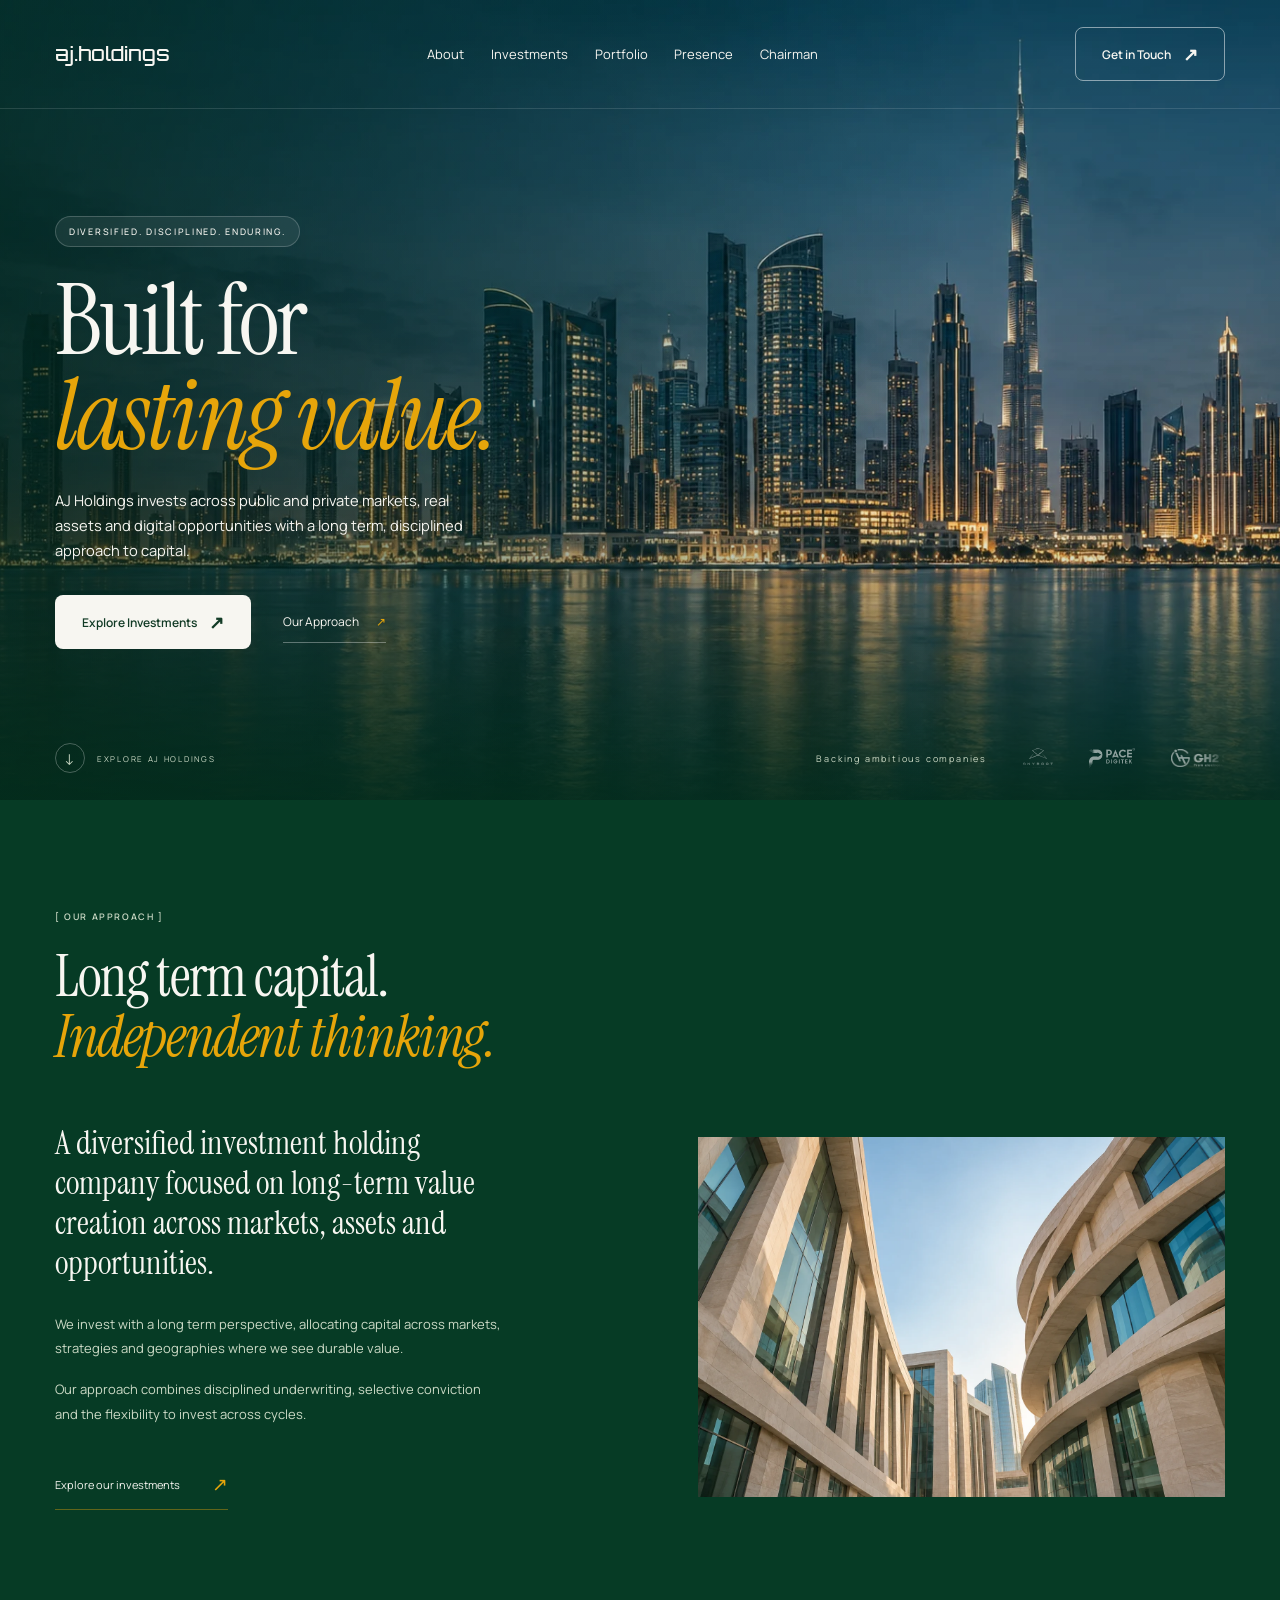
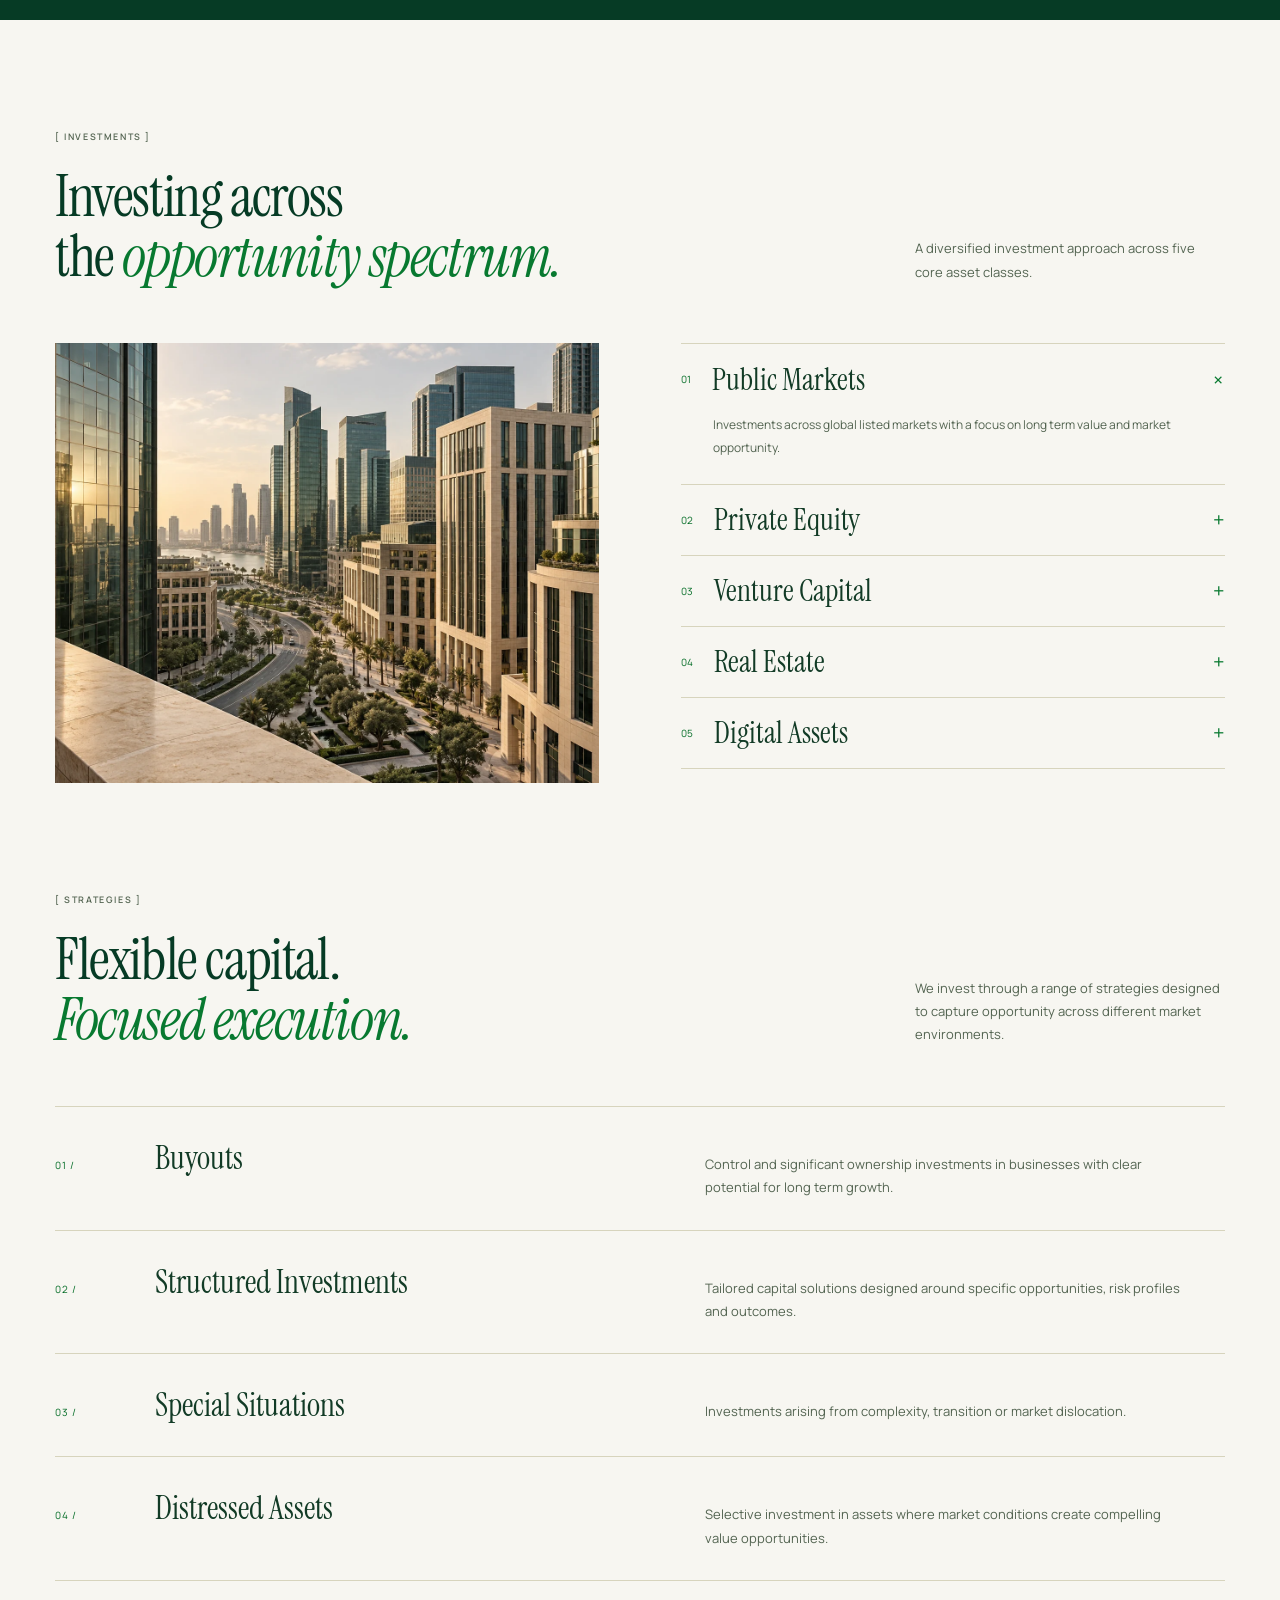
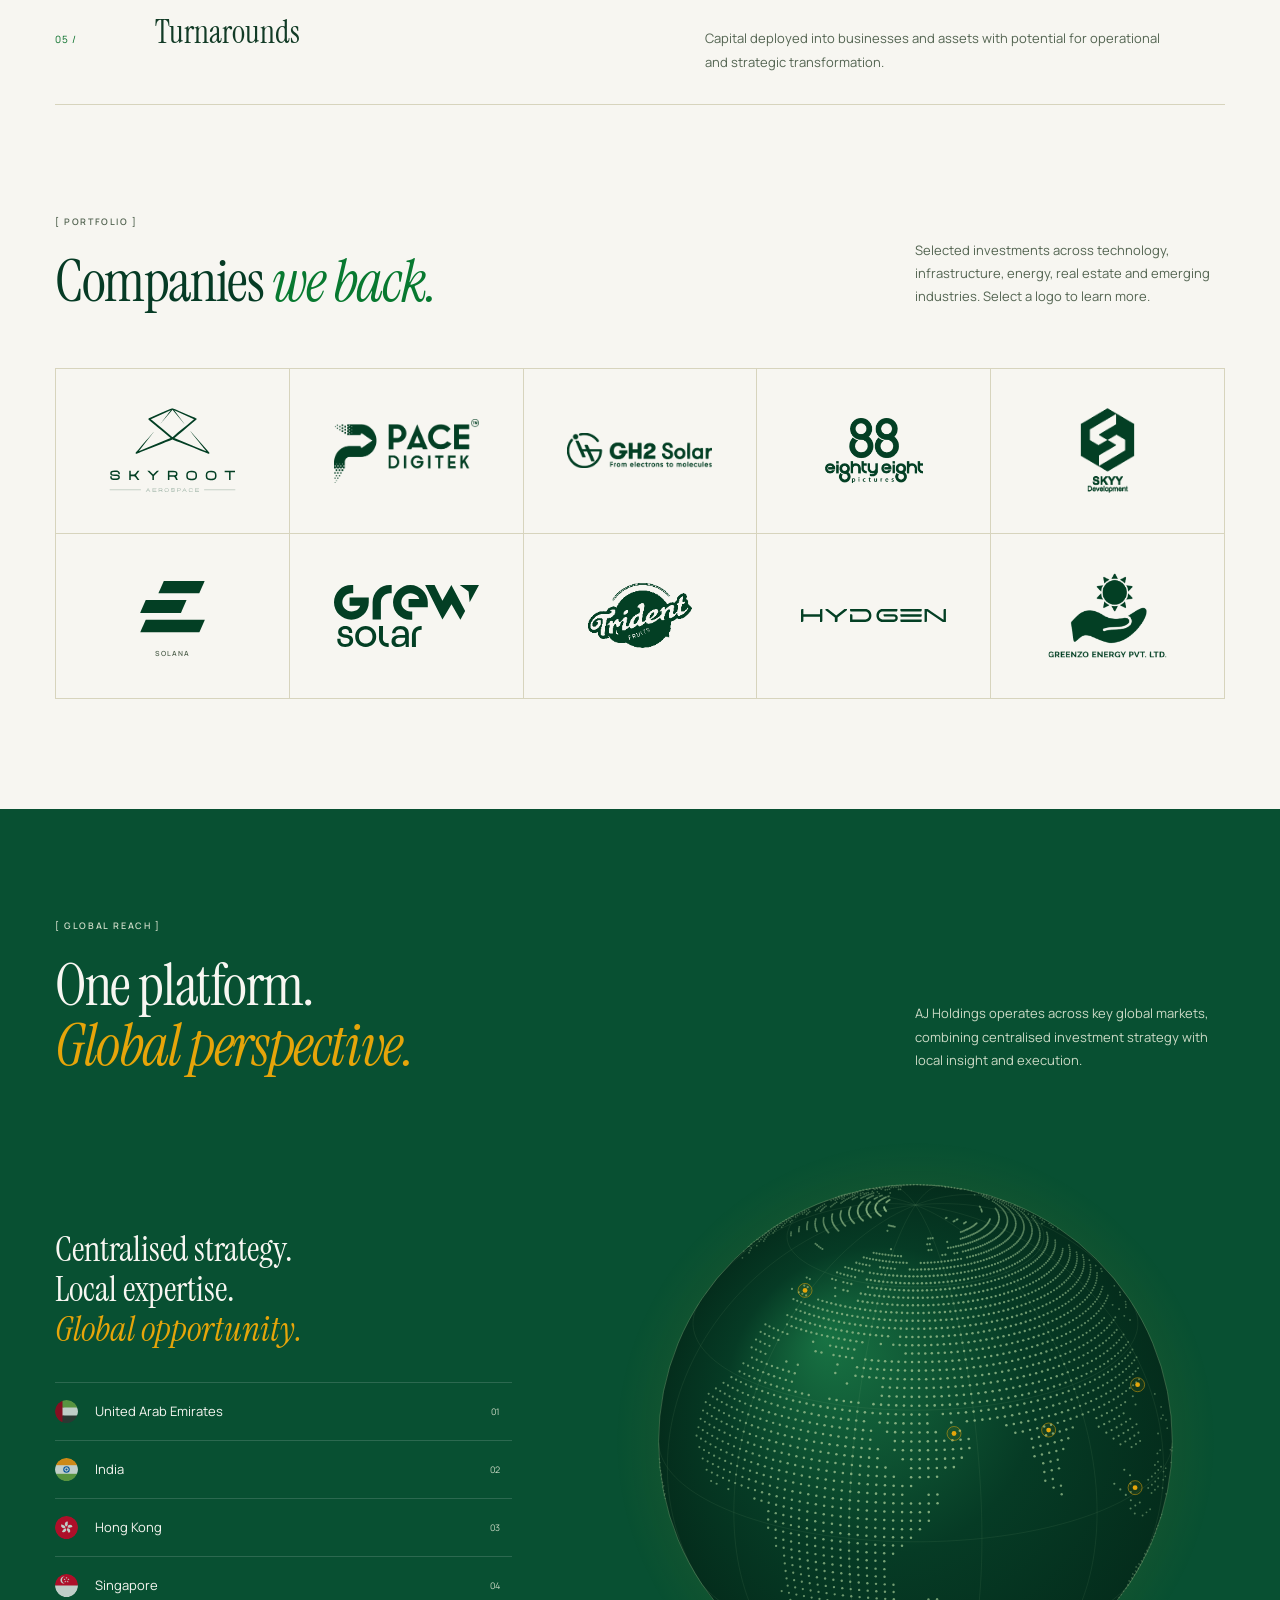
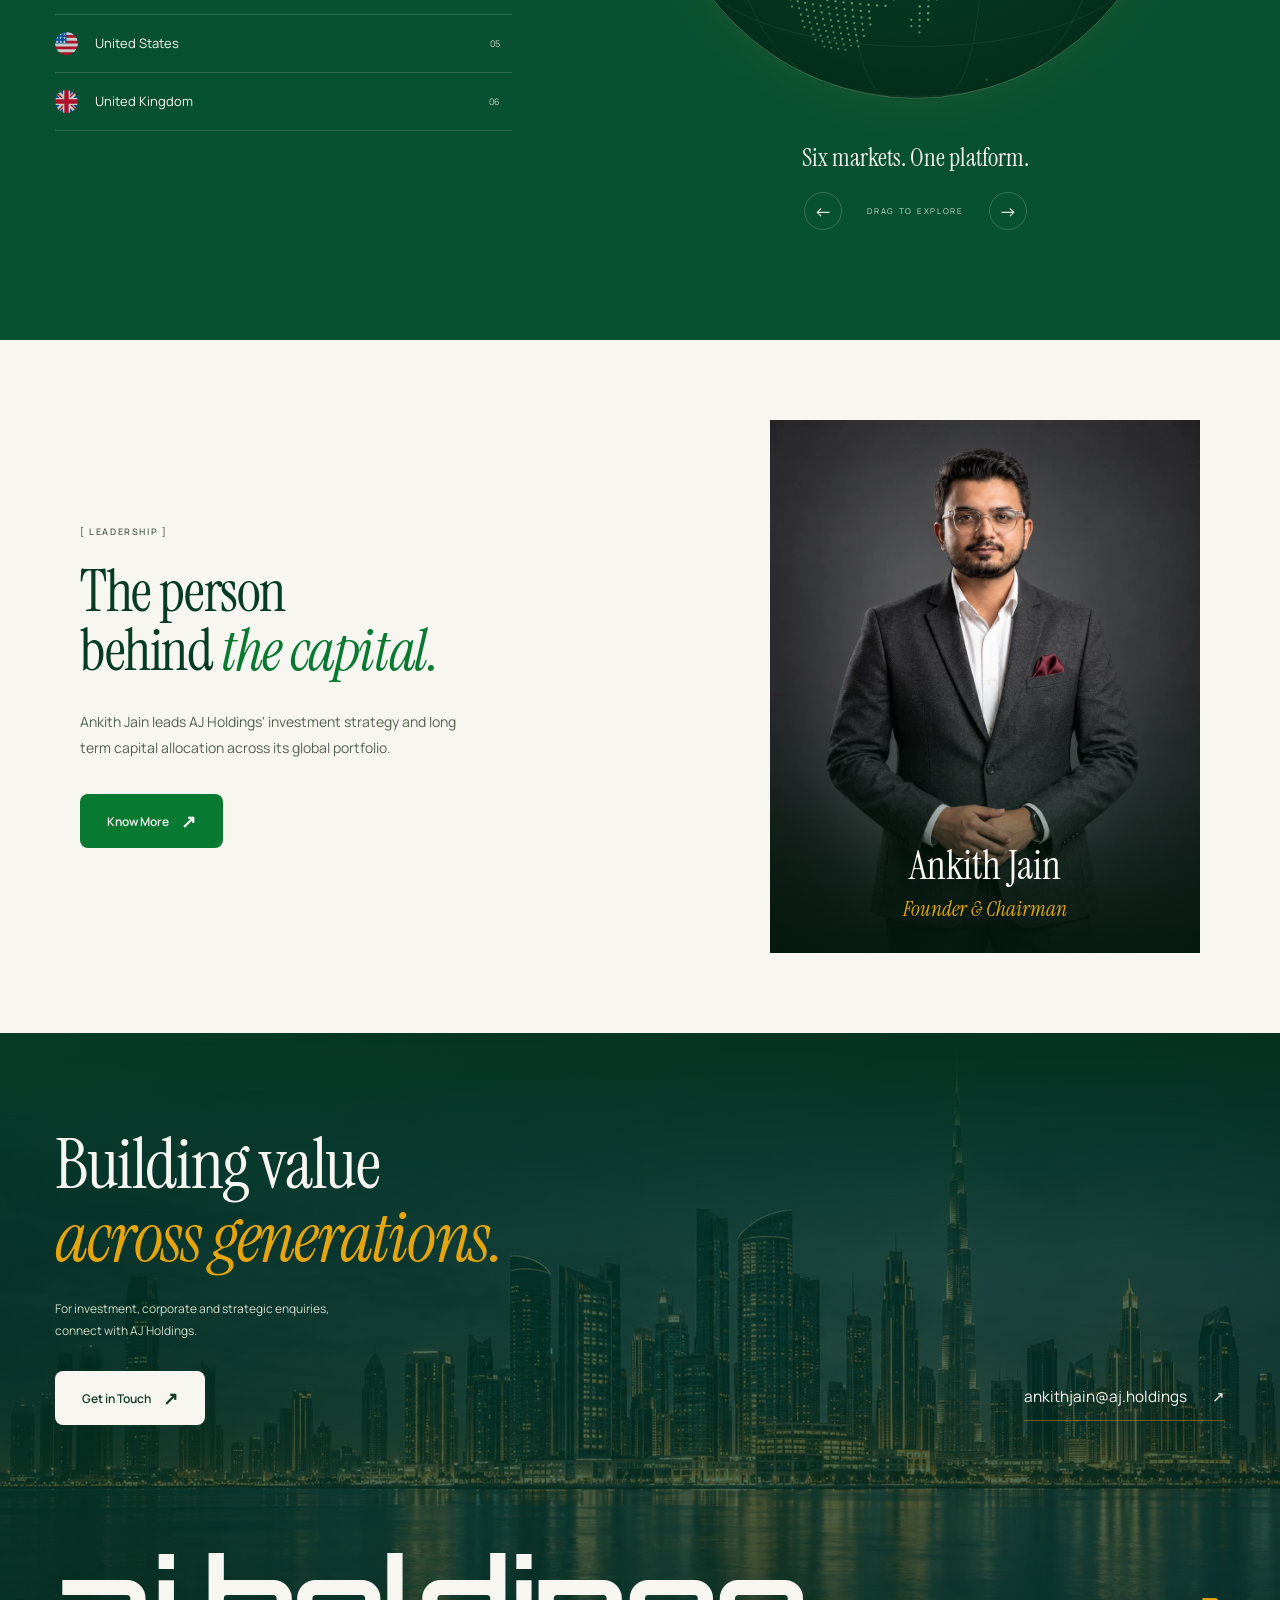
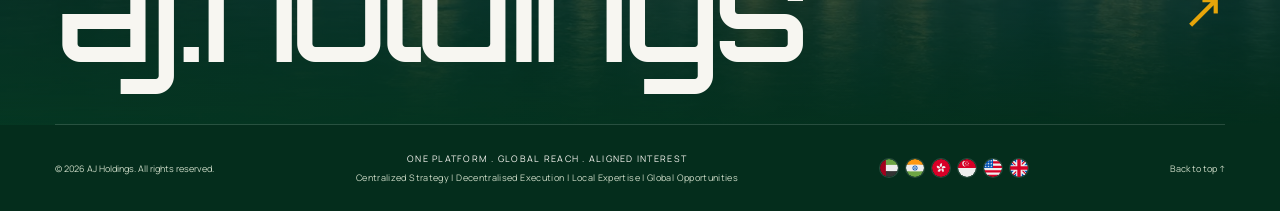
==== index.html @ 1172b0b0 "Launch the green redesign on the live homepage Copies the redesign that clients reviewed at /preview" ====
<!doctype html>
<html lang="en">
  <head>
    <meta charset="UTF-8" />
    <meta name="viewport" content="width=device-width, initial-scale=1" />
    <title>AJ Holdings — Built for lasting value.</title>
    <meta
      name="description"
      content="A diversified investment holding company focused on long-term value creation across markets, assets and opportunities. Diversified. Disciplined. Enduring."
    />
    <meta name="theme-color" content="#063b25" />
    <meta property="og:type" content="website" />
    <meta
      property="og:title"
      content="AJ Holdings — Built for lasting value."
    />
    <meta
      property="og:description"
      content="A diversified investment holding company focused on long-term value creation across markets, assets and opportunities."
    />
    <meta property="og:url" content="https://aj.holdings/" />
    <meta
      property="og:image"
      content="https://aj.holdings/assets/waterfront.webp"
    />
    <link rel="icon" href="favicon.png" type="image/png" />
    <link
      rel="preload"
      as="image"
      href="assets/waterfront.webp"
      fetchpriority="high"
    />
    <link rel="stylesheet" href="assets/fonts.css" />
    <link rel="stylesheet" href="style.css" />
    <script src="js/main.js" defer></script>
    <script src="assets/globe-land.js" defer></script>
    <script src="js/globe.js" defer></script>
  </head>
  <body>
    <a class="skip" href="#about">Skip to content</a>
    <header class="masthead" id="masthead">
      <a class="wordmark" href="#home" aria-label="AJ Holdings home"
        >aj.holdings</a
      >
      <nav class="desktop-nav" aria-label="Primary navigation">
        <a href="#about">About</a><a href="#investments">Investments</a
        ><a href="#portfolio">Portfolio</a><a href="#global">Presence</a
        ><a href="#leadership">Chairman</a>
      </nav>
      <a class="button button-outline nav-contact" href="#contact"
        >Get in Touch <span aria-hidden="true">↗</span></a
      >
      <button
        class="menu-toggle"
        aria-expanded="false"
        aria-controls="mobile-nav"
        aria-label="Open navigation"
      >
        <span></span><span></span>
      </button>
    </header>
    <nav
      class="mobile-nav"
      id="mobile-nav"
      aria-label="Mobile navigation"
      hidden
    >
      <a href="#about">About</a><a href="#investments">Investments</a
      ><a href="#strategies">Strategies</a><a href="#portfolio">Portfolio</a
      ><a href="#global">Presence</a><a href="#leadership">Chairman</a
      ><a href="#contact">Contact ↗</a>
    </nav>
    <main>
      <section class="hero" id="home" aria-labelledby="hero-title">
        <video
          class="hero-image"
          poster="assets/waterfront.webp"
          width="1920"
          height="1080"
          autoplay
          muted
          loop
          playsinline
          preload="auto"
          aria-hidden="true"
        >
          <source src="assets/waterfront.mp4" type="video/mp4" />
        </video>
        <div class="hero-shade"></div>
        <div class="hero-content">
          <p class="pill">Diversified. Disciplined. Enduring.</p>
          <h1 id="hero-title">Built for<br /><em>lasting value.</em></h1>
          <p class="hero-description">
            AJ Holdings invests across public and private markets, real assets
            and digital opportunities with a long term, disciplined approach to
            capital.
          </p>
          <div class="hero-actions">
            <a class="button button-light" href="#investments"
              >Explore Investments <span aria-hidden="true">↗</span></a
            ><a class="hero-secondary" href="#about"
              >Our Approach <span aria-hidden="true">↗</span></a
            >
          </div>
        </div>
        <div class="hero-bottom">
          <a href="#about" class="scroll-link"
            ><span aria-hidden="true">↓</span> EXPLORE AJ HOLDINGS</a
          >
          <div class="hero-ticker">
            <span class="tiny">Backing ambitious companies</span>
            <div class="hero-ticker-viewport">
              <div class="hero-ticker-track">
                <div class="hero-ticker-item">
                  <img src="portfolio/web/skyroot.svg" alt="Skyroot" width="90" height="32" loading="lazy" />
                </div>
                <div class="hero-ticker-item">
                  <img src="portfolio/web/pace-digitek.png" alt="Pace Digitek" width="90" height="32" loading="lazy" />
                </div>
                <div class="hero-ticker-item">
                  <img src="portfolio/web/GH2Solar.png" alt="GH2 Solar" width="90" height="32" loading="lazy" />
                </div>
                <div class="hero-ticker-item">
                  <img src="portfolio/web/88eightyeight.png" alt="88 Eighty Eight Pictures" width="90" height="32" loading="lazy" />
                </div>
                <div class="hero-ticker-item">
                  <img src="portfolio/web/skyy-development.png" alt="Skyy Development" width="90" height="32" loading="lazy" />
                </div>
                <div class="hero-ticker-item">
                  <img src="portfolio/web/solana.svg" alt="Solana" width="90" height="32" loading="lazy" />
                </div>
                <div class="hero-ticker-item">
                  <img src="portfolio/web/grew-solar.svg" alt="Grew Solar" width="90" height="32" loading="lazy" />
                </div>
                <div class="hero-ticker-item">
                  <img src="portfolio/web/trident.png" alt="Trident Fruits" width="90" height="32" loading="lazy" />
                </div>
                <div class="hero-ticker-item">
                  <img src="portfolio/web/hydgen.svg" alt="Hydgen" width="90" height="32" loading="lazy" />
                </div>
                <div class="hero-ticker-item">
                  <img src="portfolio/web/greenzo-energy.png" alt="Greenzo Energy" width="90" height="32" loading="lazy" />
                </div>
                <div class="hero-ticker-item" aria-hidden="true">
                  <img src="portfolio/web/skyroot.svg" alt="" width="90" height="32" loading="lazy" />
                </div>
                <div class="hero-ticker-item" aria-hidden="true">
                  <img src="portfolio/web/pace-digitek.png" alt="" width="90" height="32" loading="lazy" />
                </div>
                <div class="hero-ticker-item" aria-hidden="true">
                  <img src="portfolio/web/GH2Solar.png" alt="" width="90" height="32" loading="lazy" />
                </div>
                <div class="hero-ticker-item" aria-hidden="true">
                  <img src="portfolio/web/88eightyeight.png" alt="" width="90" height="32" loading="lazy" />
                </div>
                <div class="hero-ticker-item" aria-hidden="true">
                  <img src="portfolio/web/skyy-development.png" alt="" width="90" height="32" loading="lazy" />
                </div>
                <div class="hero-ticker-item" aria-hidden="true">
                  <img src="portfolio/web/solana.svg" alt="" width="90" height="32" loading="lazy" />
                </div>
                <div class="hero-ticker-item" aria-hidden="true">
                  <img src="portfolio/web/grew-solar.svg" alt="" width="90" height="32" loading="lazy" />
                </div>
                <div class="hero-ticker-item" aria-hidden="true">
                  <img src="portfolio/web/trident.png" alt="" width="90" height="32" loading="lazy" />
                </div>
                <div class="hero-ticker-item" aria-hidden="true">
                  <img src="portfolio/web/hydgen.svg" alt="" width="90" height="32" loading="lazy" />
                </div>
                <div class="hero-ticker-item" aria-hidden="true">
                  <img src="portfolio/web/greenzo-energy.png" alt="" width="90" height="32" loading="lazy" />
                </div>
              </div>
            </div>
          </div>
        </div>
      </section>
      <section
        class="section about dark"
        id="about"
        aria-labelledby="about-title"
      >
        <div class="section-heading reveal">
          <div>
            <p class="eyebrow">[ OUR APPROACH ]</p>
            <h2 id="about-title">
              Long term capital.<br /><em>Independent thinking.</em>
            </h2>
          </div>
        </div>
        <div class="about-grid">
          <div class="about-copy reveal">
            <p class="positioning">
              A diversified investment holding company focused on long-term value
              creation across markets, assets and opportunities.
            </p>
            <p>
              We invest with a long term perspective, allocating capital across
              markets, strategies and geographies where we see durable value.
            </p>
            <p>
              Our approach combines disciplined underwriting, selective
              conviction and the flexibility to invest across cycles.
            </p>
            <a class="text-link" href="#investments"
              >Explore our investments <span aria-hidden="true">↗</span></a
            >
          </div>
          <figure class="about-image reveal">
            <img
              src="assets/architecture.webp"
              alt="Curved limestone and glass facades framing an open sky"
              width="1536"
              height="1024"
              loading="lazy"
            />
          </figure>
        </div>
      </section>
      <section
        class="section investments"
        id="investments"
        aria-labelledby="investments-title"
      >
        <div class="section-heading reveal">
          <div>
            <p class="eyebrow">[ INVESTMENTS ]</p>
            <h2 id="investments-title">
              Investing across<br />the <em>opportunity spectrum.</em>
            </h2>
          </div>
          <p class="heading-copy">
            A diversified investment approach across five core asset classes.
          </p>
        </div>
        <div class="capital-grid">
          <figure class="capital-image reveal">
            <img
              src="assets/investments-district.webp"
              alt="Contemporary financial district with green glass towers and limestone buildings in warm afternoon light"
              width="1536"
              height="1024"
              loading="lazy"
            />
          </figure>
          <div class="asset-list reveal">
            <details name="asset-class" open>
              <summary>
                <span>01</span>Public Markets<i aria-hidden="true">+</i>
              </summary>
              <p>
                Investments across global listed markets with a focus on long
                term value and market opportunity.
              </p>
            </details>
            <details name="asset-class">
              <summary>
                <span>02</span>Private Equity<i aria-hidden="true">+</i>
              </summary>
              <p>
                Direct and strategic investments in established businesses with
                potential for long term value creation.
              </p>
            </details>
            <details name="asset-class">
              <summary>
                <span>03</span>Venture Capital<i aria-hidden="true">+</i>
              </summary>
              <p>
                Backing emerging businesses and technologies with the potential
                to shape future markets.
              </p>
            </details>
            <details name="asset-class">
              <summary>
                <span>04</span>Real Estate<i aria-hidden="true">+</i>
              </summary>
              <p>
                Selective investments across real estate assets and development
                opportunities.
              </p>
            </details>
            <details name="asset-class">
              <summary>
                <span>05</span>Digital Assets<i aria-hidden="true">+</i>
              </summary>
              <p>
                Strategic exposure to digital assets and the evolving digital
                economy.
              </p>
            </details>
          </div>
        </div>
      </section>
      <section
        class="section strategies"
        id="strategies"
        aria-labelledby="strategies-title"
      >
        <div class="section-heading reveal">
          <div>
            <p class="eyebrow">[ STRATEGIES ]</p>
            <h2 id="strategies-title">
              Flexible capital.<br /><em>Focused execution.</em>
            </h2>
          </div>
          <p class="heading-copy">
            We invest through a range of strategies designed to capture
            opportunity across different market environments.
          </p>
        </div>
        <div class="strategy-list">
          <article class="strategy reveal">
            <span class="index">01 /</span>
            <h3>Buyouts</h3>
            <p>
              Control and significant ownership investments in businesses with
              clear potential for long term growth.
            </p>
          </article>
          <article class="strategy reveal">
            <span class="index">02 /</span>
            <h3>Structured Investments</h3>
            <p>
              Tailored capital solutions designed around specific opportunities,
              risk profiles and outcomes.
            </p>
          </article>
          <article class="strategy reveal">
            <span class="index">03 /</span>
            <h3>Special Situations</h3>
            <p>
              Investments arising from complexity, transition or market
              dislocation.
            </p>
          </article>
          <article class="strategy reveal">
            <span class="index">04 /</span>
            <h3>Distressed Assets</h3>
            <p>
              Selective investment in assets where market conditions create
              compelling value opportunities.
            </p>
          </article>
          <article class="strategy reveal">
            <span class="index">05 /</span>
            <h3>Turnarounds</h3>
            <p>
              Capital deployed into businesses and assets with potential for
              operational and strategic transformation.
            </p>
          </article>
        </div>
      </section>
      <section
        class="section portfolio"
        id="portfolio"
        aria-labelledby="portfolio-title"
      >
        <div class="section-heading reveal">
          <div>
            <p class="eyebrow">[ PORTFOLIO ]</p>
            <h2 id="portfolio-title">Companies <em>we back.</em></h2>
          </div>
          <p class="heading-copy">
            Selected investments across technology, infrastructure, energy, real
            estate and emerging industries. Select a logo to learn more.
          </p>
        </div>
        <div class="portfolio-wall reveal">
          <div>
            <button
              type="button"
              class="portfolio-logo"
              aria-expanded="false"
              aria-controls="co-skyroot"
            >
              <img
                src="portfolio/web/skyroot.svg"
                alt="Skyroot" class="logo-lg"
                width="125"
                height="55"
                loading="lazy"
              />
            </button>
            <p class="portfolio-note" id="co-skyroot" hidden>
              <strong>Skyroot Aerospace</strong>Private space launch company building rockets to make access to space affordable and routine.
            </p>
          </div>
          <div>
            <button
              type="button"
              class="portfolio-logo"
              aria-expanded="false"
              aria-controls="co-pace-digitek"
            >
              <img
                src="portfolio/web/pace-digitek.png"
                alt="Pace Digitek"
                width="125"
                height="55"
                loading="lazy"
              />
            </button>
            <p class="portfolio-note" id="co-pace-digitek" hidden>
              <strong>Pace Digitek</strong>Telecom infrastructure and energy solutions provider supporting network rollout across India.
            </p>
          </div>
          <div>
            <button
              type="button"
              class="portfolio-logo"
              aria-expanded="false"
              aria-controls="co-gh2-solar"
            >
              <img
                src="portfolio/web/GH2Solar.png"
                alt="GH2 Solar"
                width="125"
                height="55"
                loading="lazy"
              />
            </button>
            <p class="portfolio-note" id="co-gh2-solar" hidden>
              <strong>GH2 Solar</strong>Green hydrogen company turning solar power into clean fuel, from electrons to molecules.
            </p>
          </div>
          <div>
            <button
              type="button"
              class="portfolio-logo"
              aria-expanded="false"
              aria-controls="co-eighty-eight"
            >
              <img
                src="portfolio/web/88eightyeight.png"
                alt="88 Eighty Eight Pictures"
                width="125"
                height="55"
                loading="lazy"
              />
            </button>
            <p class="portfolio-note" id="co-eighty-eight" hidden>
              <strong>88 Eighty Eight Pictures</strong>Media and advertising company.
            </p>
          </div>
          <div>
            <button
              type="button"
              class="portfolio-logo"
              aria-expanded="false"
              aria-controls="co-skyy"
            >
              <img
                src="portfolio/web/skyy-development.png"
                alt="Skyy Development" class="logo-lg"
                width="125"
                height="55"
                loading="lazy"
              />
            </button>
            <p class="portfolio-note" id="co-skyy" hidden>
              <strong>Skyy Development</strong>Real estate developer delivering residential and commercial projects.
            </p>
          </div>
          <div>
            <button
              type="button"
              class="portfolio-logo"
              aria-expanded="false"
              aria-controls="co-solana"
            >
              <img
                src="portfolio/web/solana.svg"
                alt="Solana" class="logo-sm"
                width="125"
                height="55"
                loading="lazy"
              />
              <span class="portfolio-name" aria-hidden="true">Solana</span>
            </button>
            <p class="portfolio-note" id="co-solana" hidden>
              <strong>Solana</strong>High-performance blockchain network for decentralised applications and digital payments.
            </p>
          </div>
          <div>
            <button
              type="button"
              class="portfolio-logo"
              aria-expanded="false"
              aria-controls="co-grew-solar"
            >
              <img
                src="portfolio/web/grew-solar.svg"
                alt="Grew Solar"
                width="125"
                height="55"
                loading="lazy"
              />
            </button>
            <p class="portfolio-note" id="co-grew-solar" hidden>
              <strong>Grew Solar</strong>Solar module and cell manufacturer supporting India's clean energy transition.
            </p>
          </div>
          <div>
            <button
              type="button"
              class="portfolio-logo"
              aria-expanded="false"
              aria-controls="co-trident"
            >
              <img
                src="portfolio/web/trident.png"
                alt="Trident Fruits"
                width="125"
                height="55"
                loading="lazy"
              />
            </button>
            <p class="portfolio-note" id="co-trident" hidden>
              <strong>Trident Fruits</strong>Fresh produce business sourcing and supplying quality fruit to growing markets.
            </p>
          </div>
          <div>
            <button
              type="button"
              class="portfolio-logo"
              aria-expanded="false"
              aria-controls="co-hydgen"
            >
              <img
                src="portfolio/web/hydgen.svg"
                alt="Hydgen"
                width="125"
                height="55"
                loading="lazy"
              />
            </button>
            <p class="portfolio-note" id="co-hydgen" hidden>
              <strong>Hydgen</strong>Hydrogen technology company developing electrolysers for clean hydrogen production.
            </p>
          </div>
          <div>
            <button
              type="button"
              class="portfolio-logo"
              aria-expanded="false"
              aria-controls="co-greenzo"
            >
              <img
                src="portfolio/greenzo-energy.svg"
                alt="Greenzo Energy" class="logo-lg"
                width="125"
                height="55"
                loading="lazy"
              />
            </button>
            <p class="portfolio-note" id="co-greenzo" hidden>
              <strong>Greenzo Energy</strong>Green hydrogen company manufacturing electrolysers and clean energy solutions.
            </p>
          </div>
        </div>
      </section>
      <section
        class="section global dark"
        id="global"
        aria-labelledby="global-title"
      >
        <div class="section-heading reveal">
          <div>
            <p class="eyebrow">[ GLOBAL REACH ]</p>
            <h2 id="global-title">
              One platform.<br /><em>Global perspective.</em>
            </h2>
          </div>
          <p class="heading-copy">
            AJ Holdings operates across key global markets, combining
            centralised investment strategy with local insight and execution.
          </p>
        </div>
        <div class="global-grid">
          <div class="global-markets reveal">
            <p class="global-statement">
              Centralised strategy.<br />Local expertise.<br /><em
                >Global opportunity.</em
              >
            </p>
            <div class="locations" aria-label="Global markets">
              <button type="button" data-market="ae" disabled>
                <img src="flags/ae.svg" alt="" width="24" height="24" /><span
                  >United Arab Emirates</span
                ><small>01</small>
              </button>
              <button type="button" data-market="in" disabled>
                <img src="flags/in.svg" alt="" width="24" height="24" /><span
                  >India</span
                ><small>02</small>
              </button>
              <button type="button" data-market="hk" disabled>
                <img src="flags/hk.svg" alt="" width="24" height="24" /><span
                  >Hong Kong</span
                ><small>03</small>
              </button>
              <button type="button" data-market="sg" disabled>
                <img src="flags/sg.svg" alt="" width="24" height="24" /><span
                  >Singapore</span
                ><small>04</small>
              </button>
              <button type="button" data-market="us" disabled>
                <img src="flags/us.svg" alt="" width="24" height="24" /><span
                  >United States</span
                ><small>05</small>
              </button>
              <button type="button" data-market="gb" disabled>
                <img src="flags/gb.svg" alt="" width="24" height="24" /><span
                  >United Kingdom</span
                ><small>06</small>
              </button>
            </div>
          </div>
          <figure class="globe-figure reveal">
            <div class="globe-stage">
              <canvas
                id="globe"
                width="640"
                height="640"
                role="img"
                aria-label="Globe showing AJ Holdings’ six markets. Select a country from the list to locate it."
              ></canvas>
              <div class="globe-fallback" aria-hidden="true">
                <span></span><span></span><span></span>
              </div>
            </div>
            <figcaption>
              <p id="globe-selection" aria-live="polite">
                Six markets. One platform.
              </p>
              <div class="globe-controls" hidden>
                <button
                  type="button"
                  id="globe-left"
                  aria-label="Rotate globe west"
                >
                  ←</button
                ><span>DRAG TO EXPLORE</span
                ><button
                  type="button"
                  id="globe-right"
                  aria-label="Rotate globe east"
                >
                  →
                </button>
              </div>
            </figcaption>
          </figure>
        </div>
      </section>
      <section
        class="section founder-section"
        id="leadership"
        aria-labelledby="leadership-title"
      >
        <div class="section-heading reveal">
          <div>
            <p class="eyebrow">[ LEADERSHIP ]</p>
            <h2 id="leadership-title">
              The person<br />behind <em>the capital.</em>
            </h2>
          </div>
          <p class="heading-copy">
            Ankith Jain leads AJ Holdings' investment strategy and long term
            capital allocation across its global portfolio.
          </p>
          <a
            class="button button-brand founder-link"
            href="https://ankithjain.com"
            target="_blank"
            rel="noopener"
            >Know More <span aria-hidden="true">↗</span></a
          >
        </div>
        <figure class="founder-card reveal">
          <img
            src="assets/founder.webp"
            alt="Ankith Jain, Founder and Chairman of AJ Holdings"
            width="1000"
            height="1241"
            loading="lazy"
            decoding="async"
          />
          <figcaption>
            <h3>Ankith Jain</h3>
            <p>Founder &amp; Chairman</p>
          </figcaption>
        </figure>
      </section>
      <section
        class="leadership-contact dark"
        id="contact"
        aria-labelledby="contact-title"
      >
        <div class="contact-top reveal">
          <div>
            <h2 id="contact-title">
              Building value<br /><em>across generations.</em>
            </h2>
            <p>
              For investment, corporate and strategic enquiries,<br
                class="desktop-break"
              />
              connect with AJ Holdings.
            </p>
            <a class="button button-light" href="mailto:ankithjain@aj.holdings"
              >Get in Touch <span aria-hidden="true">↗</span></a
            >
          </div>
          <a class="contact-email" href="mailto:ankithjain@aj.holdings"
            >ankithjain@aj.holdings <span aria-hidden="true">↗</span></a
          >
        </div>
        <a
          href="#home"
          class="footer-wordmark"
          aria-label="AJ Holdings back to top"
          >aj.holdings<span aria-hidden="true">↗</span></a
        >
      </section>
    </main>
    <footer class="footer dark">
      <span
        >© <span id="year">2026</span> AJ Holdings. All rights reserved.</span
      >
      <div class="footer-taglines">
        <p>ONE PLATFORM . GLOBAL REACH . ALIGNED INTEREST</p>
        <p class="footer-sub">
          Centralized Strategy | Decentralised Execution | Local Expertise |
          Global Opportunities
        </p>
      </div>
      <ul class="footer-flags" aria-label="Markets">
        <li><img src="flags/ae.svg" alt="United Arab Emirates" title="United Arab Emirates" width="18" height="18" /></li>
        <li><img src="flags/in.svg" alt="India" title="India" width="18" height="18" /></li>
        <li><img src="flags/hk.svg" alt="Hong Kong" title="Hong Kong" width="18" height="18" /></li>
        <li><img src="flags/sg.svg" alt="Singapore" title="Singapore" width="18" height="18" /></li>
        <li><img src="flags/us.svg" alt="United States" title="United States" width="18" height="18" /></li>
        <li><img src="flags/gb.svg" alt="United Kingdom" title="United Kingdom" width="18" height="18" /></li>
      </ul>
      <a href="#home">Back to top ↑</a>
    </footer>
  </body>
</html>
---- assets/fonts.css ----
﻿@font-face {
  font-family: "Instrument Serif";
  font-style: italic;
  font-weight: 400;
  font-display: swap;
  src: url(aj-font-0.ttf) format("truetype");
}
@font-face {
  font-family: "Orbitron";
  font-style: normal;
  font-weight: 500;
  font-display: swap;
  src: url("../fonts/Orbitron Medium.ttf") format("truetype");
}
@font-face {
  font-family: "Instrument Serif";
  font-style: normal;
  font-weight: 400;
  font-display: swap;
  src: url(aj-font-1.ttf) format("truetype");
}
@font-face {
  font-family: "Manrope";
  font-style: normal;
  font-weight: 400;
  font-display: swap;
  src: url(aj-font-2.ttf) format("truetype");
}
@font-face {
  font-family: "Manrope";
  font-style: normal;
  font-weight: 500;
  font-display: swap;
  src: url(aj-font-3.ttf) format("truetype");
}
@font-face {
  font-family: "Manrope";
  font-style: normal;
  font-weight: 600;
  font-display: swap;
  src: url(aj-font-4.ttf) format("truetype");
}
@font-face {
  font-family: "Manrope";
  font-style: normal;
  font-weight: 700;
  font-display: swap;
  src: url(aj-font-5.ttf) format("truetype");
}
---- style.css ----
:root {
  --brand-green: #087930;
  --green-text: #006b24;
  --brand-yellow: #e6a50a;
  --paper: #f7f6f1;
  --forest: #063b25;
  --forest-deep: #042d1c;
  --forest-lift: #085032;
  --on-dark-muted: #ccdac6;
  --globe-land: #91b988;
  --ink: #123b26;
  --muted: #536451;
  --accent: var(--brand-green);
  --line: #d7d4bd;
  --dark: var(--forest);
  --serif: "Instrument Serif", Georgia, serif;
  --sans: "Manrope", Arial, sans-serif;
  --gutter: clamp(24px, 4.3vw, 80px);
}
* {
  box-sizing: border-box;
}
html {
  scroll-behavior: smooth;
  scroll-padding-top: 90px;
}
body {
  margin: 0;
  background: var(--paper);
  color: var(--ink);
  font-family: var(--sans);
  font-size: 14px;
  -webkit-font-smoothing: antialiased;
}
a {
  color: inherit;
  text-decoration: none;
}
button {
  font: inherit;
}
img {
  display: block;
  max-width: 100%;
}
p,
h1,
h2,
h3,
figure {
  margin: 0;
}
a,
button,
summary {
  -webkit-tap-highlight-color: transparent;
}
::selection {
  background: var(--brand-yellow);
  color: var(--forest-deep);
}
:focus-visible {
  outline: 2px solid var(--brand-green);
  outline-offset: 6px;
}
.skip {
  position: fixed;
  top: -80px;
  left: 20px;
  background: var(--paper);
  color: var(--forest-deep);
  padding: 15px;
  z-index: 100;
}
.skip:focus {
  top: 15px;
}
.dark {
  background: var(--dark);
  color: var(--paper);
}
/* Navigation */
.masthead {
  position: absolute;
  inset: 0 0 auto;
  z-index: 30;
  display: flex;
  justify-content: space-between;
  align-items: center;
  padding: 27px var(--gutter);
  color: var(--paper);
  border-bottom: 1px solid #ffffff20;
  transition: background 0.3s;
}
.wordmark {
  font-family: "Orbitron", var(--sans);
  font-weight: 500;
  font-size: 20px;
  display: flex;
  gap: 11px;
  align-items: center;
  line-height: 1;
}
.wordmark span {
  font-family: var(--sans);
  font-size: 11px;
  letter-spacing: 2.8px;
  border-left: 1px solid #ffffff70;
  padding: 9px 0 9px 12px;
}
.desktop-nav {
  display: flex;
  gap: 34px;
  font-size: 13px;
}
.desktop-nav a {
  padding: 10px 0;
  position: relative;
}
.desktop-nav a:after {
  content: "";
  position: absolute;
  bottom: 3px;
  left: 0;
  width: 0;
  height: 1px;
  background: currentColor;
  transition: width 0.3s;
}
.desktop-nav a:hover:after {
  width: 100%;
}
.button {
  display: inline-flex;
  gap: 12px;
  justify-content: center;
  align-items: center;
  min-height: 47px;
  padding: 14px 26px;
  font-size: 12px;
  font-weight: 600;
  border: 1px solid transparent;
  border-radius: 8px;
  transition:
    background 0.25s,
    color 0.25s,
    transform 0.25s;
}
.button:hover {
  transform: translateY(-2px);
}
.button span {
  font-size: 18px;
}
.button-outline {
  border-color: #ffffff80;
}
.button-outline:hover {
  background: var(--paper);
  color: var(--ink);
}
.button-light {
  background: var(--paper);
  color: var(--ink);
}
.button-light:hover {
  background: #ffffff;
}
.menu-toggle {
  display: none;
}
.mobile-nav[hidden] {
  display: none;
}
/* Waterfront opening */
.hero {
  position: relative;
  min-height: 760px;
  height: calc(100svh - 100px);
  max-height: 1120px;
  color: var(--paper);
  background: var(--forest-deep);
  overflow: hidden;
}
.hero-image,
.hero-shade {
  position: absolute;
  width: 100%;
  height: 100%;
  inset: 0;
  object-fit: cover;
}
.hero-image {
  object-position: center 53%;
}
.hero-shade {
  background:
    linear-gradient(90deg, #042d1c9c, transparent 75%),
    linear-gradient(0deg, #042d1ce0, transparent 36%, #063b2538);
}
.hero-content {
  position: relative;
  padding: clamp(195px, 24vh, 280px) var(--gutter) 120px;
  z-index: 1;
}
.pill {
  display: inline-block;
  border: 1px solid #ffffff32;
  border-radius: 30px;
  padding: 8px 13px;
  background: #ffffff12;
  backdrop-filter: blur(12px);
  font-size: 9px;
  letter-spacing: 1.7px;
  font-weight: 500;
}
h1,
h2,
h3 {
  font-family: var(--serif);
  font-weight: 400;
}
h1 {
  font-size: clamp(76px, 7.7vw, 128px);
  line-height: 0.96;
  letter-spacing: -3px;
  margin: 27px 0 25px;
}
em {
  font-weight: 400;
}
h1 em {
  color: var(--brand-yellow);
}
.hero-description {
  font-size: clamp(13px, 1.15vw, 17px);
  line-height: 1.7;
  color: var(--paper);
}
.hero-content .button {
  margin-top: 32px;
}
.hero-ticker {
  display: flex;
  align-items: center;
  gap: 18px;
}
.hero-ticker .tiny {
  white-space: nowrap;
}
.hero-ticker-viewport {
  width: 220px;
  overflow: hidden;
  -webkit-mask-image: linear-gradient(
    90deg,
    transparent,
    #000 10%,
    #000 90%,
    transparent
  );
  mask-image: linear-gradient(
    90deg,
    transparent,
    #000 10%,
    #000 90%,
    transparent
  );
}
.hero-ticker-track {
  display: flex;
  align-items: center;
  width: max-content;
  animation: hero-ticker-scroll 20s linear infinite;
}
.hero-ticker-viewport:hover .hero-ticker-track {
  animation-play-state: paused;
}
.hero-ticker-item {
  display: flex;
  flex-shrink: 0;
  align-items: center;
  padding: 0 18px;
}
.hero-ticker-item img {
  height: 20px;
  width: auto;
  max-width: 78px;
  object-fit: contain;
  filter: brightness(0) invert(1);
  opacity: 0.55;
  transition: opacity 0.3s;
}
.hero-ticker-viewport:hover .hero-ticker-item img {
  opacity: 0.85;
}
@keyframes hero-ticker-scroll {
  from {
    transform: translateX(0);
  }
  to {
    transform: translateX(-50%);
  }
}
@media (prefers-reduced-motion: reduce) {
  .hero-ticker-track {
    animation: none;
  }
}
.hero-note {
  position: absolute;
  right: var(--gutter);
  bottom: 115px;
  text-align: right;
}
.tiny {
  font-size: 9px;
  letter-spacing: 1.8px;
  color: var(--on-dark-muted);
}
.hero-note p {
  font-family: var(--serif);
  font-size: 28px;
  line-height: 1.15;
  margin-top: 13px;
}
.hero-note em {
  color: var(--brand-yellow);
}
.hero-bottom {
  position: absolute;
  bottom: 27px;
  left: var(--gutter);
  right: var(--gutter);
  display: flex;
  align-items: center;
  justify-content: space-between;
  font-size: 8px;
  letter-spacing: 1.7px;
  color: var(--on-dark-muted);
}
.scroll-link {
  display: flex;
  align-items: center;
  gap: 12px;
}
.scroll-link span {
  border: 1px solid #ffffff45;
  border-radius: 50%;
  width: 30px;
  height: 30px;
  display: grid;
  place-items: center;
  font-size: 15px;
}
.partner-strip {
  background: var(--forest);
  color: var(--paper);
  padding: 26px var(--gutter);
  display: flex;
  align-items: center;
  gap: 60px;
  min-height: 108px;
}
.partner-strip > p {
  font-size: 9px;
  line-height: 1.8;
  letter-spacing: 1px;
  flex-shrink: 0;
  color: var(--on-dark-muted);
}
.partner-logos {
  display: flex;
  justify-content: space-between;
  align-items: center;
  gap: 45px;
  flex: 1;
}
.partner-logos img {
  object-fit: contain;
  max-width: 135px;
  height: 38px;
  filter: brightness(0) invert(1);
  opacity: 0.75;
}
.partner-logos {
  min-width: 0;
}
.partner-logos img {
  min-width: 0;
}
/* Editorial sections */
.section {
  padding: 110px var(--gutter);
}
.section-heading {
  display: flex;
  justify-content: space-between;
  gap: 50px;
  align-items: flex-end;
  margin-bottom: 56px;
}
.eyebrow {
  font-size: 9px;
  font-weight: 600;
  letter-spacing: 1.6px;
  margin-bottom: 24px;
  color: var(--muted);
}
.dark .eyebrow {
  color: var(--on-dark-muted);
}
h2 {
  font-size: clamp(44px, 4.5vw, 72px);
  line-height: 1.04;
  letter-spacing: -1.4px;
}
h2 em {
  color: var(--accent);
}
.dark h2 em {
  color: var(--brand-yellow);
}
.heading-copy {
  max-width: 310px;
  color: var(--muted);
  font-size: 13px;
  line-height: 1.8;
  padding-bottom: 3px;
}
.dark .heading-copy {
  color: var(--on-dark-muted);
}
.about-grid {
  display: grid;
  grid-template-columns: 1fr 1fr;
  gap: 10%;
  align-items: center;
}
.about-copy {
  max-width: 450px;
}
.large-copy {
  font-family: var(--serif);
  font-size: 34px;
  line-height: 1.1;
  margin-bottom: 24px;
}
.about-copy > p:not(.large-copy) {
  font-size: 13px;
  line-height: 1.9;
  color: var(--on-dark-muted);
  margin-bottom: 16px;
}
.text-link {
  font-size: 11px;
  display: inline-flex;
  gap: 32px;
  align-items: center;
  border-bottom: 1px solid #08793055;
  padding: 12px 0;
  margin-top: 17px;
}
.text-link span {
  font-size: 19px;
  transition: transform 0.2s;
}
.text-link:hover span {
  transform: translate(3px, -3px);
}
.about-image {
  height: 360px;
  position: relative;
  overflow: hidden;
}
.about-image img {
  width: 100%;
  height: 100%;
  object-fit: cover;
}
.about-image:after {
  content: "";
  position: absolute;
  inset: 40% 0 0;
  background: linear-gradient(transparent, #042d1cbd);
}
.about-image figcaption {
  position: absolute;
  bottom: 25px;
  left: 27px;
  z-index: 1;
  font-family: var(--serif);
  font-size: 29px;
  line-height: 1.1;
}
.about-image figcaption > * {
  display: block;
}
.facts {
  display: grid;
  grid-template-columns: repeat(3, 1fr);
  border-top: 1px solid #ffffff25;
  margin-top: 65px;
  padding-top: 31px;
}
.facts > div {
  display: flex;
  gap: 24px;
  align-items: center;
  justify-content: center;
  border-right: 1px solid #ffffff25;
}
.facts > div:first-child {
  justify-content: flex-start;
}
.facts > div:last-child {
  border: 0;
}
.facts strong {
  font-family: var(--serif);
  font-weight: 400;
  font-size: 58px;
  color: var(--brand-yellow);
}
.facts span {
  font-size: 11px;
  line-height: 1.7;
  color: var(--on-dark-muted);
}
.principle-grid {
  display: grid;
  grid-template-columns: repeat(3, 1fr);
  gap: 14px;
}
.principle {
  border: 1px solid var(--line);
  padding: 30px 27px;
  min-height: 275px;
  position: relative;
  transition: background 0.3s;
}
.principle:hover {
  background: #eeece4;
}
.index {
  font-size: 10px;
  color: var(--green-text);
  letter-spacing: 1px;
}
.principle h3 {
  font-size: 29px;
  margin: 27px 0 14px;
}
.principle p {
  max-width: 295px;
  font-size: 12px;
  line-height: 1.8;
  color: var(--muted);
}
.principle-icon {
  display: block;
  font-family: var(--serif);
  font-size: 30px;
  color: var(--brand-green);
  margin-top: 30px;
}
.capital {
  padding-top: 15px;
}
.capital-grid {
  display: grid;
  grid-template-columns: 1fr 1fr;
  gap: 7%;
  align-items: start;
}
.capital-image {
  height: 440px;
  position: relative;
  overflow: hidden;
}
.capital-image img {
  height: 100%;
  width: 100%;
  object-fit: cover;
}
.capital-image figcaption {
  position: absolute;
  bottom: 0;
  left: 0;
  right: 0;
  padding: 55px 25px 25px;
  background: linear-gradient(transparent, #042d1cbd);
  color: var(--paper);
  font-family: var(--serif);
  font-size: 29px;
}
details {
  border-bottom: 1px solid var(--line);
}
summary {
  list-style: none;
  cursor: pointer;
  display: flex;
  align-items: center;
  gap: 21px;
  min-height: 70px;
  position: relative;
}
summary::-webkit-details-marker {
  display: none;
}
.asset-list {
  border-top: 1px solid var(--line);
}
.asset-list summary {
  font-family: var(--serif);
  font-size: 30px;
}
.asset-list summary > span {
  font-family: var(--sans);
  font-size: 10px;
  color: var(--green-text);
}
summary i {
  font-family: var(--sans);
  font-style: normal;
  font-weight: 400;
  font-size: 20px;
  margin-left: auto;
  color: var(--brand-green);
  transition: transform 0.25s;
}
details[open] summary i {
  transform: rotate(45deg);
}
details p {
  font-size: 12px;
  line-height: 1.9;
  color: var(--muted);
  padding: 0 32px 24px;
}
details p a {
  text-decoration: underline;
  text-underline-offset: 3px;
}
.strategy-line {
  border-bottom: 1px solid var(--line);
  display: flex;
  align-items: center;
  gap: 40px;
  margin-top: 35px;
  padding-bottom: 22px;
}
.strategy-line > span {
  font-size: 9px;
  letter-spacing: 1.5px;
  color: var(--accent);
  white-space: nowrap;
}
.strategy-line p {
  font-size: 11px;
  color: var(--muted);
  line-height: 1.9;
}
.strategy-line b {
  font-weight: 400;
  padding: 0 12px;
  color: var(--accent);
}
/* Portfolio and global reach */
.portfolio {
  padding-top: 0;
}
.portfolio-wall {
  display: grid;
  grid-template-columns: repeat(5, 1fr);
  border-top: 1px solid var(--line);
  border-left: 1px solid var(--line);
}
.portfolio-wall > div {
  min-width: 0;
  min-height: 174px;
  border-right: 1px solid var(--line);
  border-bottom: 1px solid var(--line);
  display: flex;
  flex-direction: column;
  align-items: center;
  justify-content: center;
  gap: 29px;
  padding: 25px 15px;
  transition: background 0.3s;
}
.portfolio-wall > div:hover {
  background: #ecebe2;
}
.portfolio-wall img {
  height: 55px;
  width: 125px;
  object-fit: contain;
  filter: brightness(0);
  opacity: 0.72;
  transition:
    opacity 0.3s,
    transform 0.3s;
}
.portfolio-wall > div:hover img {
  opacity: 1;
  transform: translateY(-3px);
}
.portfolio-wall span {
  font-size: 7px;
  letter-spacing: 1px;
  color: var(--muted);
  text-align: center;
}
.reach {
  background: var(--forest-lift);
}
.reach-grid {
  display: grid;
  grid-template-columns: 1fr 1fr;
  gap: 10%;
  align-items: center;
}
.reach-copy {
  max-width: 380px;
}
.reach-copy h3 {
  font-size: 36px;
  line-height: 1.1;
}
.reach-copy p {
  font-size: 13px;
  line-height: 1.9;
  color: var(--on-dark-muted);
  margin-top: 24px;
}
.locations {
  border-top: 1px solid #ffffff25;
}
.locations > div {
  display: flex;
  align-items: center;
  gap: 17px;
  padding: 19px 0;
  border-bottom: 1px solid #ffffff25;
}
.locations img {
  width: 23px;
  height: 23px;
  object-fit: cover;
  border-radius: 50%;
  opacity: 0.8;
}
.locations span {
  font-size: 13px;
}
.locations small {
  margin-left: auto;
  font-size: 9px;
  color: var(--on-dark-muted);
}
.statement {
  height: 540px;
  position: relative;
  display: grid;
  place-items: center;
  color: var(--paper);
  overflow: hidden;
  text-align: center;
}
.statement > img {
  position: absolute;
  inset: 0;
  width: 100%;
  height: 100%;
  object-fit: cover;
  object-position: 50% 58%;
  filter: brightness(0.57);
}
.statement > div {
  position: relative;
  padding: 24px;
}
.statement h2 {
  font-size: clamp(45px, 5.3vw, 80px);
}
.statement h2 em {
  color: var(--brand-yellow);
}
.statement .eyebrow {
  color: var(--paper);
}
.faq {
  display: grid;
  grid-template-columns: 1fr 1fr;
  gap: 9%;
}
.faq .heading-copy {
  margin-top: 23px;
}
.faq-list {
  border-top: 1px solid var(--line);
}
.faq summary {
  font-size: 12px;
  min-height: 69px;
  gap: 20px;
}
.faq details p {
  padding-left: 0;
}
/* Contact */
.contact {
  padding: 95px var(--gutter) 0;
  background: linear-gradient(130deg, var(--forest), var(--forest-deep));
}
.contact-top {
  display: flex;
  justify-content: space-between;
  gap: 60px;
  align-items: center;
}
.contact h2 {
  font-size: clamp(50px, 5.6vw, 88px);
}
.contact-top > div > p:not(.eyebrow) {
  color: var(--on-dark-muted);
  font-size: 12px;
  line-height: 1.9;
  margin-top: 23px;
}
.contact .button {
  margin-top: 28px;
}
.contact-person {
  border-left: 1px solid #ffffff30;
  padding: 25px 0 25px 45px;
  min-width: 310px;
}
.contact-person h3 {
  font-size: 35px;
  margin-top: 24px;
}
.contact-person > p {
  margin-top: 4px !important;
}
.contact-person > a {
  display: inline-block;
  font-size: 13px;
  margin-top: 25px;
  border-bottom: 1px solid #91b988;
  padding-bottom: 10px;
}
.contact-person > a span {
  padding-left: 22px;
}
.footer-wordmark {
  display: flex;
  align-items: center;
  justify-content: space-between;
  font-family: "Orbitron", var(--sans);
  font-weight: 500;
  font-size: clamp(32px, 11vw, 180px);
  letter-spacing: -0.035em;
  line-height: 1.2;
  border-bottom: 1px solid #ffffff24;
  margin-top: 70px;
  color: var(--paper);
}
.footer-wordmark > span {
  font-family: var(--sans);
  font-size: 0.36em;
  color: var(--brand-yellow);
  letter-spacing: 0;
}
.footer {
  display: flex;
  justify-content: space-between;
  align-items: center;
  gap: 25px;
  padding: 27px var(--gutter);
  font-size: 9px;
  color: var(--on-dark-muted);
  background: var(--forest-deep);
}
.footer p {
  color: var(--paper);
}
.footer-taglines {
  display: grid;
  gap: 6px;
  text-align: center;
}
.footer-taglines p {
  margin: 0;
  letter-spacing: 0.14em;
}
.footer .footer-sub {
  color: var(--on-dark-muted);
  letter-spacing: 0.04em;
}
.footer-flags {
  display: flex;
  gap: 8px;
  margin: 0;
  padding: 0;
  list-style: none;
}
.footer-flags img {
  display: block;
  width: 18px;
  height: 18px;
  border-radius: 50%;
  box-shadow: 0 0 0 1px #ffffff24;
}
.reveal {
  opacity: 1;
}
.reveal.pending {
  opacity: 0;
  transform: translateY(22px);
}
.reveal.visible {
  opacity: 1;
  transform: none;
  transition:
    opacity 0.8s ease,
    transform 0.8s ease;
}
@media (min-width: 1800px) {
  .section,
  .contact {
    padding-left: max(var(--gutter), calc((100vw - 1500px) / 2));
    padding-right: max(var(--gutter), calc((100vw - 1500px) / 2));
  }
}
@media (max-width: 1000px) {
  .desktop-nav {
    gap: 20px;
  }
  .hero {
    min-height: 740px;
  }
  .partner-strip {
    gap: 30px;
  }
  .partner-logos {
    gap: 20px;
  }
  .partner-logos img {
    max-width: 105px;
  }
  .section {
    padding-top: 80px;
    padding-bottom: 80px;
  }
  .capital {
    padding-top: 0;
  }
  .portfolio {
    padding-top: 0;
  }
  .section-heading {
    gap: 30px;
  }
  .heading-copy {
    max-width: 260px;
  }
  .about-grid {
    gap: 6%;
  }
  .facts > div {
    gap: 15px;
  }
  .facts strong {
    font-size: 48px;
  }
  .facts span {
    font-size: 10px;
  }
  .principle {
    padding: 25px 19px;
  }
  .principle h3 {
    font-size: 26px;
  }
  .portfolio-wall img {
    width: 100px;
  }
  .portfolio-wall span {
    font-size: 6px;
  }
  .contact-person {
    min-width: 270px;
    padding-left: 25px;
  }
  .hero-note p {
    font-size: 24px;
  }
}
@media (max-width: 760px) {
  html {
    scroll-padding-top: 20px;
  }
  .masthead {
    padding: 21px var(--gutter);
  }
  .desktop-nav,
  .nav-contact {
    display: none;
  }
  .wordmark {
    font-size: 18px;
  }
  .wordmark span {
    font-size: 9px;
    letter-spacing: 2px;
  }
  .menu-toggle {
    display: flex;
    flex-direction: column;
    gap: 6px;
    width: 44px;
    height: 44px;
    align-items: center;
    justify-content: center;
    background: transparent;
    border: 1px solid #ffffff55;
    border-radius: 2px;
    color: var(--paper);
    z-index: 40;
  }
  .menu-toggle span {
    display: block;
    background: currentColor;
    width: 19px;
    height: 1px;
    transition: transform 0.2s;
  }
  .menu-toggle[aria-expanded="true"] span:first-child {
    transform: translateY(3.5px) rotate(45deg);
  }
  .menu-toggle[aria-expanded="true"] span:last-child {
    transform: translateY(-3.5px) rotate(-45deg);
  }
  .mobile-nav {
    position: fixed;
    inset: 0;
    background: var(--forest-deep);
    z-index: 25;
    padding: 115px 30px 40px;
    display: flex;
    flex-direction: column;
    gap: 25px;
    color: var(--paper);
    overflow: auto;
  }
  .mobile-nav a {
    font-family: var(--serif);
    font-size: 34px;
  }
  .menu-open {
    overflow: hidden;
  }
  .menu-open .masthead {
    position: fixed;
  }
  .hero {
    min-height: 730px;
    height: 92svh;
    max-height: 930px;
  }
  .hero-image {
    object-position: 59% center;
  }
  .hero-shade {
    background:
      linear-gradient(90deg, #042d1c9c, #063b2538),
      linear-gradient(0deg, #042d1ce6, transparent 65%);
  }
  .hero-content {
    padding-top: 190px;
    padding-bottom: 160px;
  }
  h1 {
    font-size: clamp(67px, 12.5vw, 94px);
    letter-spacing: -2px;
  }
  .pill {
    font-size: 8px;
    letter-spacing: 1.2px;
  }
  .hero-description {
    font-size: 12px;
    line-height: 1.8;
  }
  .hero-note {
    bottom: 88px;
    left: var(--gutter);
    right: auto;
    text-align: left;
  }
  .hero-note .tiny {
    display: none;
  }
  .hero-note p {
    font-size: 21px;
  }
  .hero-note p br {
    display: none;
  }
  .hero-note p em {
    margin-left: 6px;
  }
  .hero-bottom > span {
    display: none;
  }
  .hero-bottom {
    bottom: 23px;
  }
  .partner-strip {
    align-items: flex-start;
    flex-direction: column;
    gap: 22px;
    padding-top: 23px;
    padding-bottom: 25px;
  }
  .partner-strip > p {
    font-size: 8px;
  }
  .partner-strip > p br {
    display: none;
  }
  .partner-logos {
    flex-wrap: wrap;
    justify-content: flex-start;
    gap: 25px 30px;
    width: 100%;
  }
  .partner-logos img {
    width: 75px;
    height: 25px;
    max-width: 90px;
  }
  .section {
    padding: 66px var(--gutter);
  }
  .section-heading {
    display: block;
    margin-bottom: 35px;
  }
  .section-heading .heading-copy {
    margin-top: 23px;
    max-width: 380px;
  }
  .eyebrow {
    font-size: 8px;
    margin-bottom: 20px;
  }
  h2 {
    font-size: 45px;
    letter-spacing: -1px;
  }
  .heading-copy {
    font-size: 12px;
  }
  .about-grid,
  .capital-grid,
  .reach-grid,
  .faq {
    grid-template-columns: 1fr;
    gap: 35px;
  }
  .about-copy {
    max-width: 100%;
  }
  .about-image {
    height: 300px;
  }
  .large-copy {
    font-size: 30px;
  }
  .facts {
    margin-top: 36px;
    grid-template-columns: 1fr;
    padding-top: 0;
  }
  .facts > div,
  .facts > div:first-child {
    justify-content: flex-start;
    border-right: 0;
    border-bottom: 1px solid #ffffff25;
    padding: 18px 0;
    gap: 25px;
  }
  .facts strong {
    min-width: 65px;
    font-size: 47px;
  }
  .facts span {
    font-size: 11px;
  }
  .principle-grid {
    grid-template-columns: 1fr;
    gap: 12px;
  }
  .principle {
    min-height: 230px;
    padding: 26px;
  }
  .principle h3 {
    font-size: 30px;
    margin-top: 22px;
  }
  .principle p {
    max-width: 100%;
  }
  .principle-icon {
    position: absolute;
    right: 25px;
    top: 0;
    font-size: 26px;
  }
  .capital {
    padding-top: 0;
  }
  .capital-image {
    height: 320px;
  }
  .capital-grid {
    gap: 30px;
  }
  .asset-list summary {
    font-size: 28px;
  }
  .strategy-line {
    align-items: flex-start;
    flex-direction: column;
    gap: 12px;
  }
  .strategy-line b {
    padding: 0 5px;
  }
  .portfolio {
    padding-top: 0;
  }
  .portfolio-wall {
    grid-template-columns: repeat(2, 1fr);
  }
  .portfolio-wall > div {
    min-height: 148px;
    gap: 22px;
  }
  .portfolio-wall img {
    width: 115px;
    height: 48px;
  }
  .portfolio-wall span {
    font-size: 7px;
  }
  .reach-copy h3 {
    font-size: 33px;
  }
  .statement {
    height: 380px;
  }
  .statement h2 {
    font-size: 45px;
  }
  .statement .eyebrow {
    font-size: 7px;
    letter-spacing: 1.3px;
  }
  .faq {
    display: grid;
    gap: 35px;
  }
  .faq .heading-copy {
    max-width: none;
  }
  .contact {
    padding: 65px var(--gutter) 0;
  }
  .contact-top {
    display: block;
  }
  .contact h2 {
    font-size: 53px;
  }
  .contact-person {
    margin-top: 47px;
    padding: 28px 0 0;
    border-left: 0;
    border-top: 1px solid #ffffff25;
  }
  .contact-person h3 {
    margin-top: 17px;
  }
  .contact-person > a {
    margin-top: 18px;
  }
  .footer-wordmark {
    margin-top: 45px;
    font-size: 10.5vw;
  }
  .footer {
    flex-wrap: wrap;
    font-size: 8px;
    gap: 17px;
  }
  .footer-taglines {
    order: 3;
    width: 100%;
    text-align: left;
  }
  .footer-flags {
    order: 4;
  }
  .footer > a {
    margin-left: auto;
  }
}
@media (prefers-reduced-motion: no-preference) {
  .hero-content {
    animation: enter 1s ease both;
  }
  .hero-image {
    animation: hero-in 1.6s ease-out both;
  }
  @keyframes enter {
    from {
      opacity: 0;
      transform: translateY(18px);
    }
    to {
      opacity: 1;
      transform: none;
    }
  }
  @keyframes hero-in {
    from {
      transform: scale(1.035);
    }
    to {
      transform: scale(1);
    }
  }
}
@media (prefers-reduced-motion: reduce) {
  html {
    scroll-behavior: auto;
  }
  *,
  *:before,
  *:after {
    animation: none !important;
    transition: none !important;
  }
  .reveal.pending {
    opacity: 1;
    transform: none;
  }
}
/* Document-led homepage: seven sections, with leadership and contact together. */
.desktop-nav {
  gap: clamp(18px, 2.1vw, 34px);
}
.hero-description {
  max-width: 440px;
}
.hero-actions {
  display: flex;
  align-items: center;
  gap: 32px;
  margin-top: 32px;
}
.hero-content .button {
  margin-top: 0;
}
.hero-secondary {
  font-size: 12px;
  border-bottom: 1px solid #ffffff55;
  padding: 12px 0;
}
.hero-secondary span {
  margin-left: 15px;
}
.pill {
  text-transform: uppercase;
}
.about-grid {
  align-items: center;
}
.about-copy > p.positioning {
  font-family: var(--serif);
  font-size: clamp(25px, 2.6vw, 37px);
  line-height: 1.2;
  color: var(--paper);
  margin-bottom: 29px;
}
.about-image:after {
  display: none;
}
.strategies {
  padding-top: 0;
}
.strategy-list {
  border-top: 1px solid var(--line);
}
.strategy {
  display: grid;
  grid-template-columns: 70px 1fr 1fr;
  gap: 30px;
  align-items: baseline;
  padding: 30px 0;
  border-bottom: 1px solid var(--line);
}
.strategy h3 {
  font-size: clamp(26px, 2.5vw, 37px);
}
.strategy p {
  font-size: 13px;
  color: var(--muted);
  line-height: 1.8;
  max-width: 480px;
}
.portfolio-wall > div {
  min-height: 165px;
}
.portfolio-wall img {
  height: 65px;
  width: 145px;
}
.global {
  background: var(--forest-lift);
}
.global-grid {
  display: grid;
  grid-template-columns: 0.85fr 1.15fr;
  gap: 8%;
  align-items: center;
}
.global-statement {
  font-family: var(--serif);
  font-size: clamp(28px, 2.7vw, 40px);
  line-height: 1.15;
  margin-bottom: 32px;
}
.global-statement em {
  color: var(--brand-yellow);
}
.locations button {
  width: 100%;
  display: flex;
  align-items: center;
  gap: 17px;
  padding: 17px 12px 17px 0;
  border: 0;
  border-bottom: 1px solid #ffffff25;
  background: transparent;
  color: inherit;
  text-align: left;
  transition:
    background 0.2s,
    padding 0.2s;
  cursor: pointer;
}
.locations button:disabled {
  cursor: default;
  opacity: 1;
}
.locations button:enabled:hover,
.locations button[aria-pressed="true"] {
  background: #ffffff07;
  padding-left: 12px;
}
.locations button[aria-pressed="true"] small {
  color: var(--paper);
}
.globe-figure {
  min-width: 0;
  text-align: center;
  align-self: center;
}
.globe-stage {
  width: 100%;
  max-width: 640px;
  aspect-ratio: 1;
  margin: auto;
  position: relative;
}
#globe {
  display: none;
  width: 100%;
  height: 100%;
  touch-action: pan-y;
  cursor: grab;
}
#globe:active {
  cursor: grabbing;
}
.globe-ready #globe {
  display: block;
}
.globe-ready .globe-fallback {
  display: none;
}
.globe-fallback {
  position: absolute;
  inset: 10%;
  border-radius: 50%;
  border: 1px solid #91b98855;
  background: radial-gradient(
    circle at 33% 28%,
    #187243,
    var(--forest-deep) 75%
  );
  box-shadow: 15px 25px 50px #042d1c50;
  overflow: hidden;
}
.globe-fallback span {
  position: absolute;
  inset: 0 25%;
  border: 1px solid #91b98830;
  border-radius: 50%;
}
.globe-fallback span:nth-child(2) {
  inset: 25% 0;
}
.globe-fallback span:nth-child(3) {
  inset: 0 8%;
}
.globe-figure figcaption {
  min-height: 85px;
  margin-top: -10px;
}
#globe-selection {
  font-family: var(--serif);
  font-size: 25px;
  color: var(--paper);
}
.globe-controls {
  display: flex;
  align-items: center;
  justify-content: center;
  gap: 25px;
  margin-top: 18px;
}
.globe-controls[hidden] {
  display: none;
}
.globe-controls > span {
  font-size: 8px;
  letter-spacing: 1.7px;
  color: var(--on-dark-muted);
}
.globe-controls button {
  border: 1px solid #ffffff30;
  background: transparent;
  color: var(--paper);
  border-radius: 50%;
  width: 38px;
  height: 38px;
  cursor: pointer;
  font-size: 18px;
}
.globe-controls button:hover {
  background: #ffffff15;
}
.section.founder-section {
  display: grid;
  grid-template-columns: minmax(0, 1fr) minmax(0, min(43%, 430px));
  align-items: center;
  gap: clamp(36px, 6vw, 90px);
  padding-block: 80px;
  padding-inline: max(var(--gutter), calc((100vw - 1120px) / 2));
}
.founder-section .section-heading {
  display: block;
  margin-bottom: 0;
}
.founder-section .heading-copy {
  max-width: 400px;
  margin-top: 28px;
  font-size: 14px;
  line-height: 1.85;
}
.founder-card {
  position: relative;
  width: 100%;
  margin: 0;
  overflow: hidden;
  background: #292b29;
}
.founder-card img {
  width: 100%;
  height: auto;
}
.founder-card::after {
  content: "";
  position: absolute;
  inset: 48% 0 0;
  background: linear-gradient(transparent, #042d1c30 35%, #03190feb);
  pointer-events: none;
}
.founder-card figcaption {
  position: absolute;
  inset: auto 20px 30px;
  z-index: 1;
  text-align: center;
  color: var(--paper);
}
.founder-card h3 {
  font-size: clamp(34px, 3.1vw, 46px);
  line-height: 1.1;
}
.founder-card figcaption p {
  margin-top: 8px;
  font-family: var(--serif);
  font-size: 21px;
  font-style: italic;
  color: var(--brand-yellow);
}
@media (max-width: 760px) {
  .section.founder-section {
    grid-template-columns: minmax(0, 1fr);
    gap: 30px;
    padding: 56px var(--gutter);
  }
  .founder-section .heading-copy {
    margin-top: 20px;
    font-size: 13px;
  }
  .founder-card {
    max-width: 430px;
    justify-self: center;
  }
}
.leadership-contact {
  position: relative;
  isolation: isolate;
  padding: 95px var(--gutter) 0;
  background: linear-gradient(130deg, var(--forest), var(--forest-deep));
}
.leadership-contact::before {
  content: "";
  position: absolute;
  inset: 0;
  z-index: -1;
  pointer-events: none;
  background: url("assets/waterfront.webp") center 65% / cover no-repeat;
  opacity: 0.3;
  -webkit-mask-image: linear-gradient(
    transparent,
    #000 32%,
    #000 80%,
    transparent
  );
  mask-image: linear-gradient(transparent, #000 32%, #000 80%, transparent);
}
.leadership-row {
  display: flex;
  align-items: center;
  justify-content: space-between;
  gap: 70px;
  padding-bottom: 65px;
  border-bottom: 1px solid #ffffff24;
  margin-bottom: 85px;
}
.leadership-role {
  font-size: 12px;
  color: var(--on-dark-muted);
  margin-top: 12px;
}
.leadership-profile {
  font-size: 15px;
  line-height: 1.9;
  color: var(--on-dark-muted);
  max-width: 440px;
}
.leadership-contact .contact-top {
  align-items: flex-end;
}
.leadership-contact .contact-top h2 {
  font-size: clamp(48px, 5.5vw, 82px);
}
.leadership-contact .button {
  margin-top: 28px;
}
.contact-email {
  font-size: clamp(12px, 1.2vw, 17px);
  white-space: nowrap;
  display: flex;
  gap: 25px;
  border-bottom: 1px solid #e6a50a66;
  padding-bottom: 13px;
  margin-bottom: 4px;
}
.footer-wordmark {
  padding-block: 30px;
}
@media (min-width: 1800px) {
  .leadership-contact {
    padding-left: max(var(--gutter), calc((100vw - 1500px) / 2));
    padding-right: max(var(--gutter), calc((100vw - 1500px) / 2));
  }
}
@media (max-width: 1000px) {
  .strategy {
    grid-template-columns: 35px 1fr 1fr;
    gap: 20px;
  }
  .global-grid {
    gap: 5%;
    grid-template-columns: 1fr 1fr;
  }
  .locations span {
    font-size: 12px;
  }
  .locations button {
    gap: 12px;
  }
  .contact-top {
    gap: 30px;
  }
  .desktop-nav {
    gap: 16px;
    font-size: 12px;
  }
  .nav-contact {
    gap: 15px;
    padding-inline: 14px;
  }
  .wordmark {
    font-size: 18px;
  }
  .leadership-row {
    gap: 45px;
  }
  .leadership-profile {
    max-width: 350px;
  }
  .strategies {
    padding-top: 0;
  }
}
@media (max-width: 760px) {
  .hero {
    height: 92svh;
    min-height: 690px;
  }
  .hero-description {
    max-width: 350px;
    font-size: 13px;
  }
  .hero-content {
    padding-top: 185px;
  }
  .hero-actions {
    gap: 22px;
    flex-wrap: wrap;
  }
  .hero-actions .button {
    padding-inline: 16px;
    font-size: 11px;
    gap: 20px;
  }
  .hero-secondary {
    font-size: 11px;
  }
  .hero-secondary span {
    margin-left: 7px;
  }
  .hero-bottom {
    bottom: 30px;
    flex-direction: column-reverse;
    align-items: flex-start;
    gap: 12px;
  }
  .hero-ticker {
    width: 100%;
    flex-direction: column;
    align-items: flex-start;
    gap: 8px;
  }
  .hero-ticker-viewport {
    width: 100%;
  }
  .about-copy > p.positioning {
    font-size: 29px;
  }
  .investments {
    padding-bottom: 66px;
  }
  .strategies {
    padding-top: 0;
  }
  .strategy {
    grid-template-columns: 26px 1fr;
    gap: 14px;
    padding: 25px 0;
  }
  .strategy h3 {
    font-size: 29px;
  }
  .strategy p {
    grid-column: 2;
    font-size: 12px;
  }
  .portfolio-wall > div {
    min-height: 135px;
  }
  .portfolio-wall img {
    width: 120px;
    height: 58px;
  }
  .global-grid {
    grid-template-columns: 1fr;
    gap: 25px;
  }
  .global-statement {
    font-size: 32px;
  }
  .globe-stage {
    max-width: 460px;
  }
  .globe-figure figcaption {
    margin-top: 0;
  }
  .locations button {
    min-height: 57px;
  }
  .locations span {
    font-size: 13px;
  }
  .leadership-contact {
    padding: 66px var(--gutter) 0;
  }
  .leadership-row {
    display: block;
    padding-bottom: 40px;
    margin-bottom: 50px;
  }
  .leadership-profile {
    font-size: 13px;
    margin-top: 25px;
    max-width: 400px;
  }
  .leadership-contact .contact-top {
    display: block;
  }
  .leadership-contact .contact-top h2 {
    font-size: 49px;
  }
  .contact-email {
    margin-top: 35px;
    width: fit-content;
    font-size: 13px;
    gap: 22px;
  }
  .footer-wordmark {
    padding-block: 22px;
  }
  .desktop-break {
    display: none;
  }
}

/* Reference palette: green leads, yellow signals action, warm paper provides rest. */
h2 {
  color: var(--forest);
}
.dark h2 {
  color: var(--paper);
}
.dark :focus-visible,
.hero :focus-visible,
.masthead :focus-visible,
.mobile-nav :focus-visible {
  outline-color: var(--brand-yellow);
}
.dark .text-link {
  border-bottom-color: #e6a50a66;
}
.dark .text-link span,
.hero-secondary span {
  color: var(--brand-yellow);
}
.portfolio-wall img {
  filter: brightness(0) saturate(100%) invert(20%) sepia(33%) saturate(1100%)
    hue-rotate(101deg) brightness(85%) contrast(98%);
  opacity: 0.85;
}
.locations button[aria-pressed="true"] {
  background: #e6a50a12;
  box-shadow: inset 2px 0 var(--brand-yellow);
}
.globe-controls button:hover {
  border-color: var(--brand-yellow);
  color: var(--brand-yellow);
}
/* Restrained motion: short feedback, paced entrances, no scroll interception. */
:root {
  --motion-ease: cubic-bezier(0.22, 1, 0.36, 1);
}
.masthead {
  position: fixed;
  transition:
    background 0.35s ease,
    padding 0.35s var(--motion-ease),
    box-shadow 0.35s ease;
}
.masthead.is-scrolled {
  background: #042d1ced;
  backdrop-filter: blur(16px);
  padding-block: 14px;
  box-shadow: 0 8px 30px #001b1418;
}
.masthead::after {
  content: "";
  position: absolute;
  bottom: -1px;
  left: 0;
  width: 100%;
  height: 2px;
  background: var(--brand-yellow);
  transform: scaleX(var(--reading-progress, 0));
  transform-origin: left;
  pointer-events: none;
}
.desktop-nav a[aria-current="location"]::after {
  width: 100%;
  background: var(--brand-yellow);
}
.hero-image {
  height: calc(100% + 64px);
  translate: 0 calc(-1 * var(--hero-drift, 0px));
}
.button span,
.hero-secondary span,
.contact-email span,
.footer-wordmark > span {
  display: inline-block;
  transition: transform 0.35s var(--motion-ease);
}
.button:hover span,
.hero-secondary:hover span,
.contact-email:hover span,
.footer-wordmark:hover > span {
  transform: translate(3px, -3px);
}
.button:active {
  transform: translateY(0) scale(0.98);
}
.about-image img,
.capital-image img,
.founder-card img {
  transition: transform 1.1s var(--motion-ease);
}
.founder-card figcaption {
  transition: transform 0.6s var(--motion-ease);
}
.strategy {
  transition: background 0.35s ease;
}
@media (hover: hover) and (prefers-reduced-motion: no-preference) {
  .about-image:hover img,
  .capital-image:hover img {
    transform: scale(1.035);
  }
  .founder-card:hover img {
    transform: scale(1.025);
  }
  .founder-card:hover figcaption {
    transform: translateY(-4px);
  }
  .strategy:hover {
    background: #08793005;
  }
}
@media (prefers-reduced-motion: no-preference) {
  .hero-content {
    animation: none;
  }
  .hero-content > .pill,
  .hero-content > h1,
  .hero-description,
  .hero-actions {
    animation: hero-copy-in 0.95s var(--motion-ease) both;
  }
  .hero-content > .pill {
    animation-delay: 0.1s;
  }
  .hero-content > h1 {
    animation-delay: 0.2s;
  }
  .hero-description {
    animation-delay: 0.34s;
  }
  .hero-actions {
    animation-delay: 0.46s;
  }
  .hero-image {
    animation: hero-in 1.8s var(--motion-ease) both;
  }
  .hero-bottom {
    animation: hero-copy-in 0.85s 0.7s var(--motion-ease) both;
  }
  .reveal.pending {
    opacity: 0;
    transform: translateY(24px);
  }
  .reveal.visible {
    transition:
      opacity 0.85s var(--motion-ease),
      transform 0.85s var(--motion-ease);
    transition-delay: var(--reveal-delay, 0ms);
  }
  @keyframes hero-copy-in {
    from {
      opacity: 0;
      transform: translateY(20px);
    }
    to {
      opacity: 1;
      transform: translateY(0);
    }
  }
}
@media (max-width: 760px) {
  html {
    scroll-padding-top: 90px;
  }
  .hero-image {
    height: 100%;
    translate: none;
  }
}
@media (prefers-reduced-motion: reduce) {
  .hero-image {
    height: 100%;
    translate: none;
  }
  .reveal {
    opacity: 1 !important;
    transform: none !important;
  }
}
/* Portfolio: each logo opens a short company note in place. */
.portfolio-wall > div {
  position: relative;
  padding: 0;
}
.portfolio-logo {
  position: absolute;
  inset: 0;
  display: flex;
  flex-direction: column;
  align-items: center;
  justify-content: center;
  gap: 10px;
  width: 100%;
  padding: 20px 15px;
  border: 0;
  background: none;
  color: inherit;
  font: inherit;
  cursor: pointer;
}
.portfolio-logo:focus-visible {
  outline-offset: -6px;
}
.portfolio-wall img {
  opacity: 1;
  transform: scale(var(--logo-scale, 1));
}
.portfolio-wall > div:hover img {
  transform: translateY(-3px) scale(var(--logo-scale, 1));
}
.portfolio-wall img.logo-lg {
  --logo-scale: 1.3;
}
.portfolio-wall img.logo-sm {
  --logo-scale: 0.8;
}
.portfolio-name {
  font-size: 10px;
  font-weight: 600;
  letter-spacing: 0.22em;
  text-transform: uppercase;
  color: var(--forest);
}
.portfolio-note {
  position: absolute;
  inset: 0;
  z-index: 1;
  display: flex;
  flex-direction: column;
  justify-content: center;
  gap: 8px;
  margin: 0;
  padding: 18px 22px;
  background: var(--forest);
  color: var(--paper);
  font-size: 12.5px;
  line-height: 1.55;
  pointer-events: none;
}
.portfolio-note[hidden] {
  display: none;
}
.portfolio-note strong {
  font-family: var(--serif);
  font-size: 21px;
  font-weight: 400;
  line-height: 1.1;
  color: var(--brand-yellow);
}
@media (prefers-reduced-motion: no-preference) {
  .portfolio-note:not([hidden]) {
    animation: note-in 0.28s ease both;
  }
}
@keyframes note-in {
  from {
    opacity: 0;
  }
}
@media (max-width: 760px) {
  .portfolio-wall > div {
    min-height: 168px;
  }
  .portfolio-note {
    gap: 6px;
    padding: 14px;
    font-size: 11px;
    line-height: 1.45;
  }
  .portfolio-note strong {
    font-size: 17px;
  }
}
/* Chairman: link out to the personal site. */
.button-brand {
  background: var(--brand-green);
  color: var(--paper);
}
.button-brand:hover {
  background: var(--forest);
}
.founder-link {
  margin-top: 30px;
}
@media (max-width: 760px) {
  .founder-link {
    margin-top: 22px;
  }
}
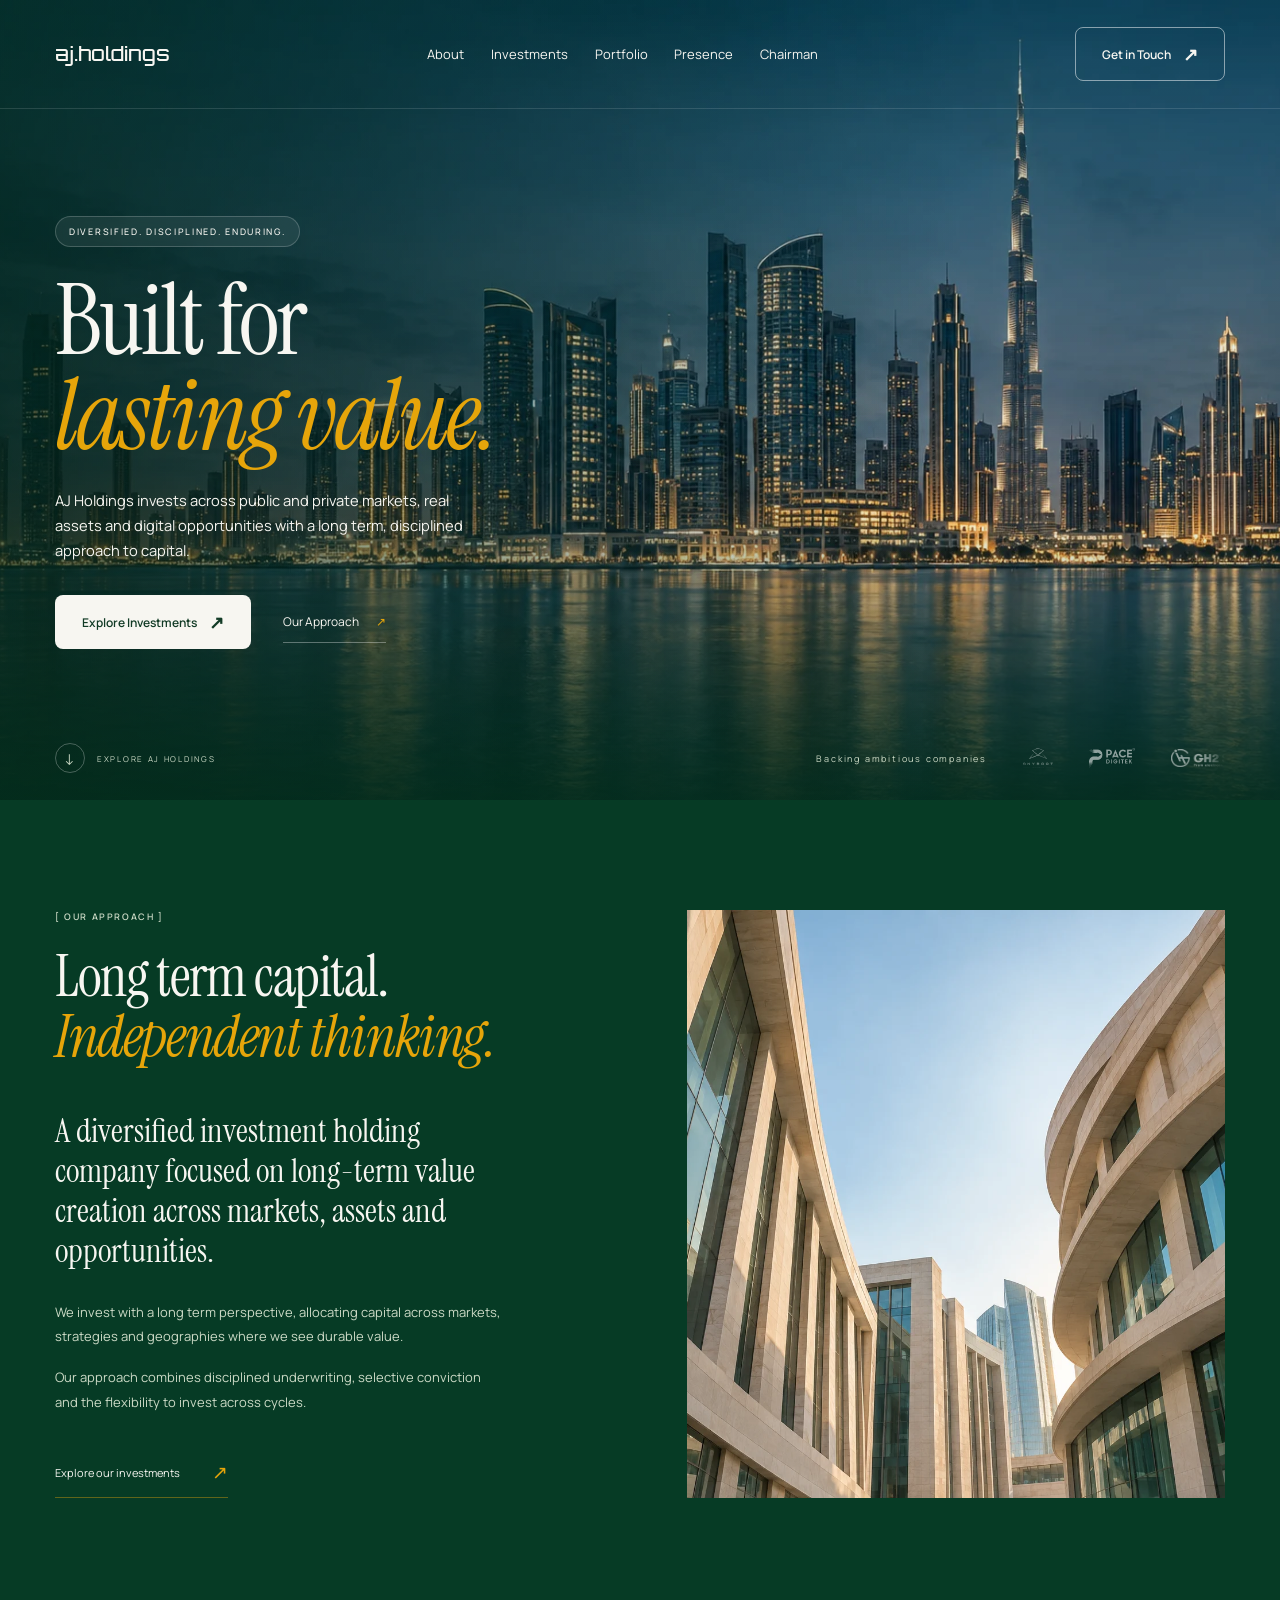
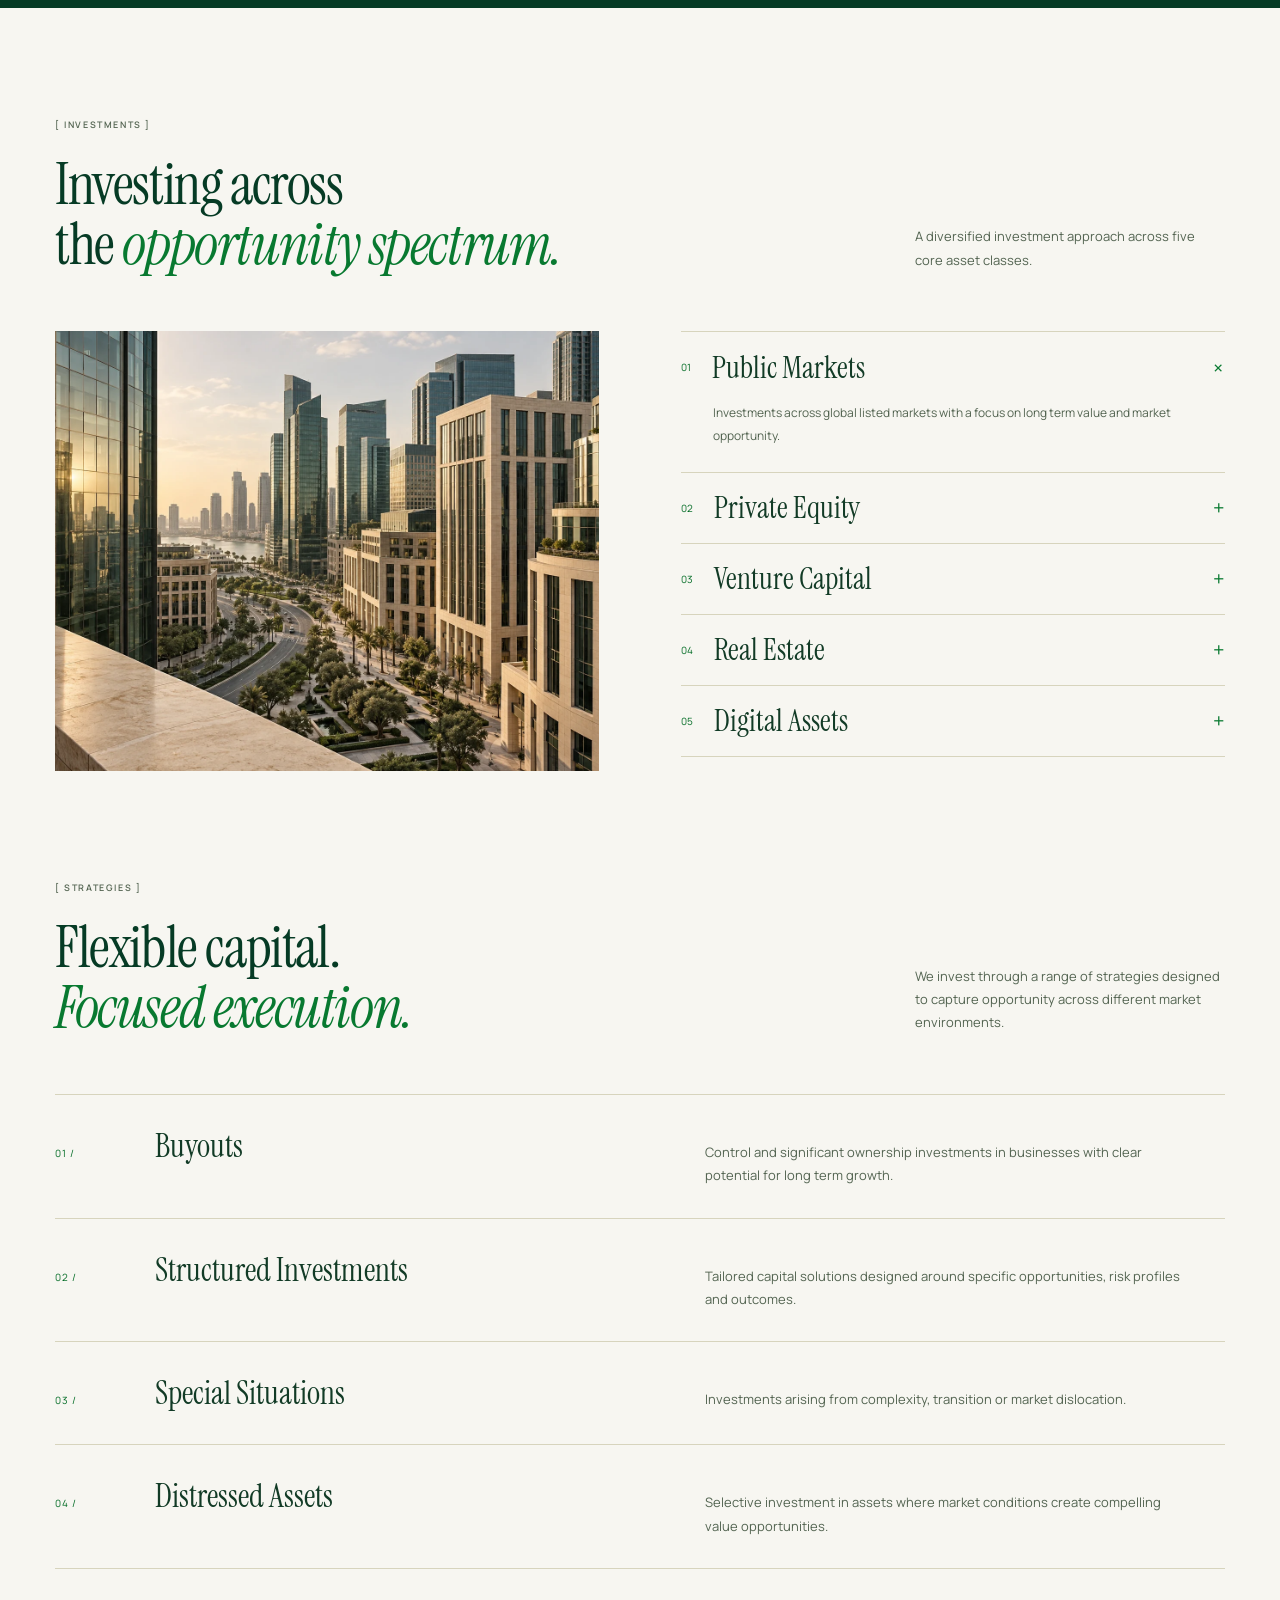
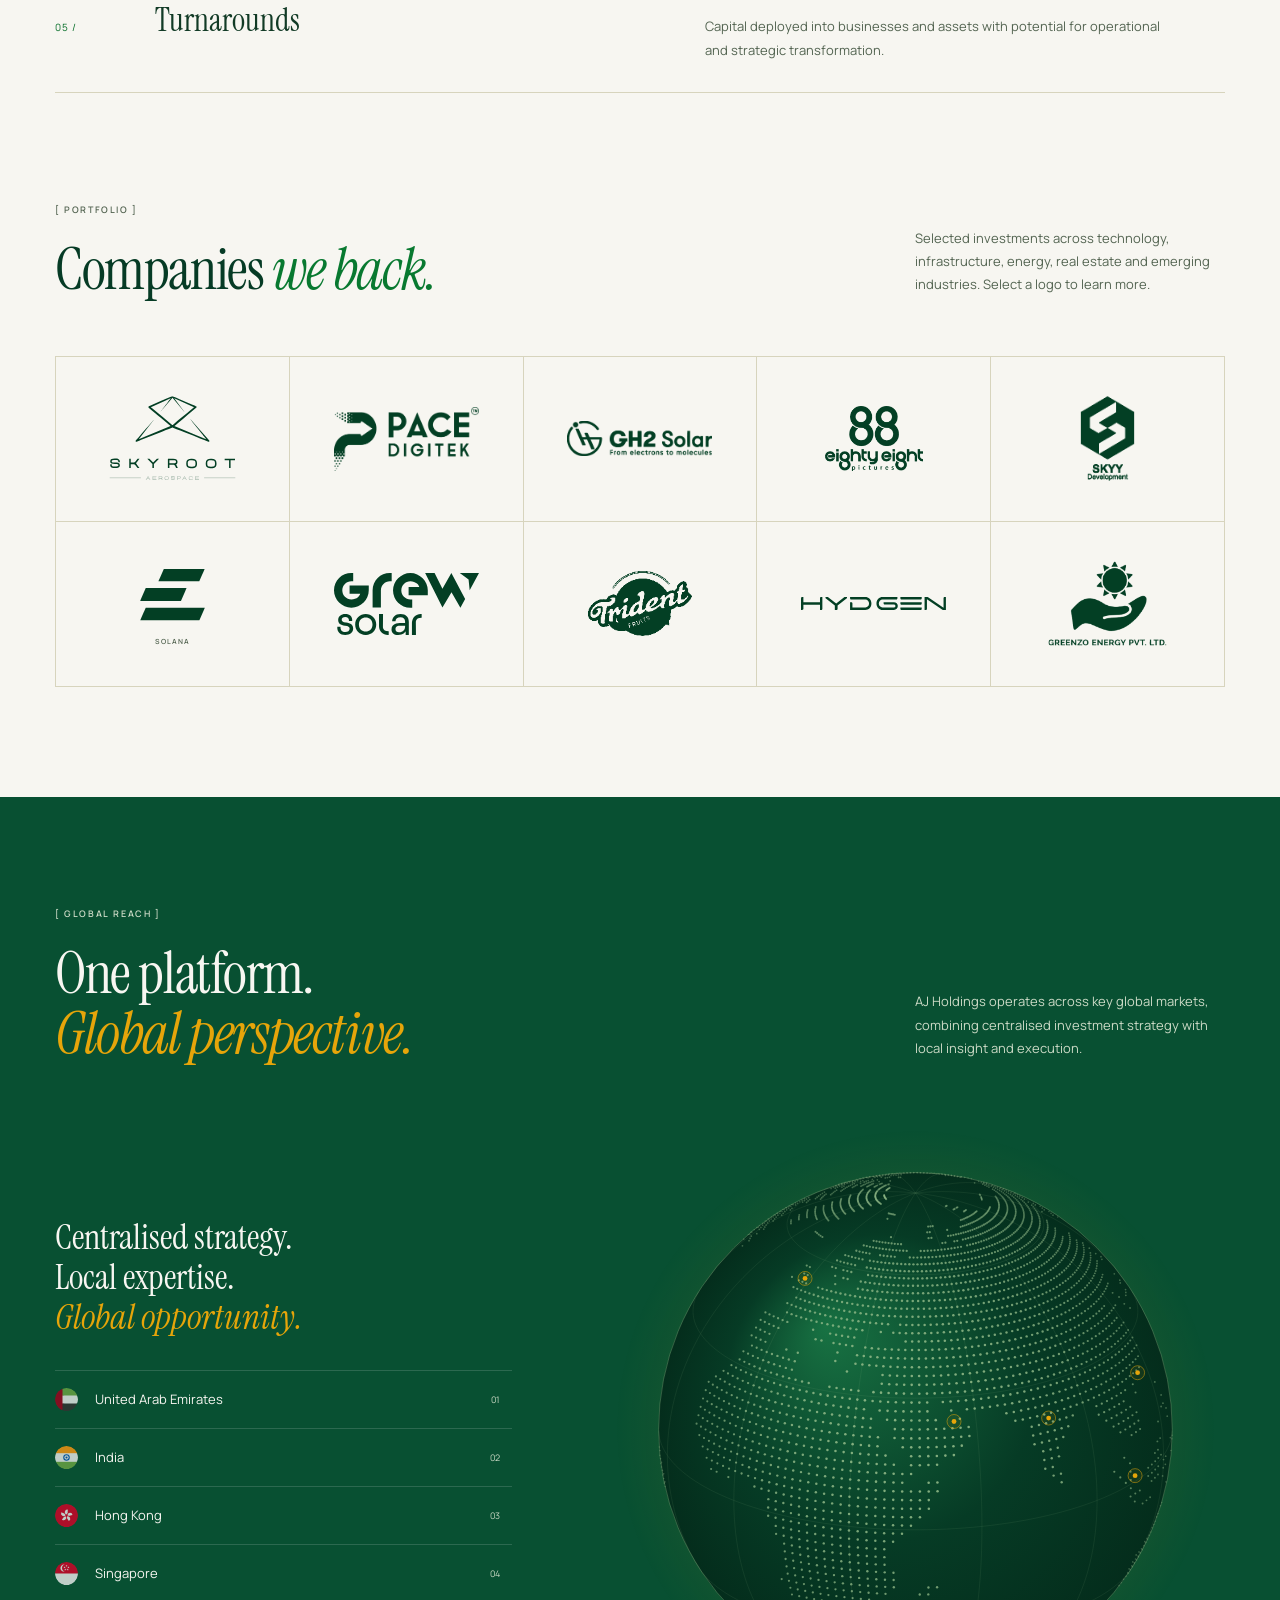
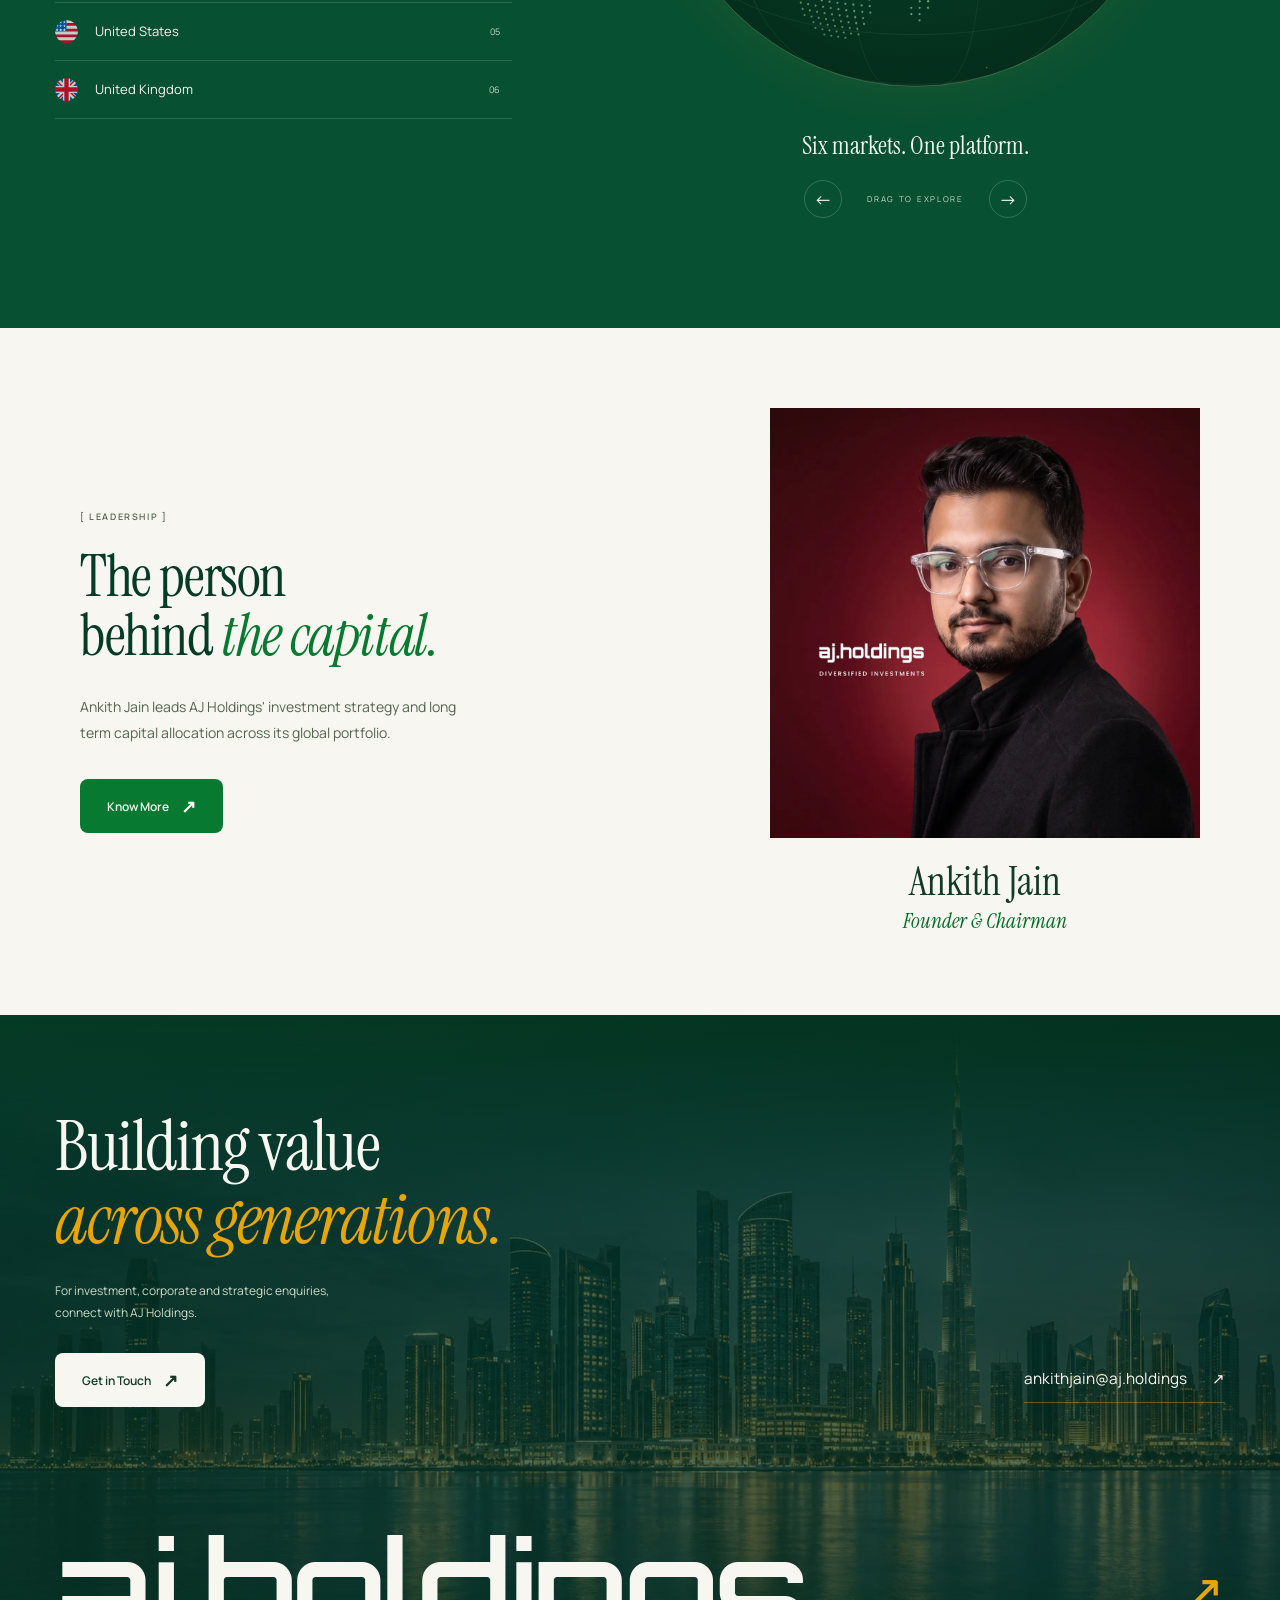
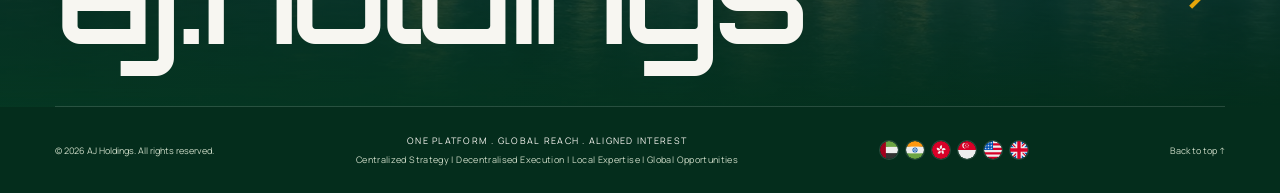
==== commit 00ea47b2: "Replace the Chairman portrait with the new branded photo The new portrait is square and carries its " ====
--- a/index.html
+++ b/index.html
@@ -684,8 +684,8 @@
           <img
             src="assets/founder.webp"
             alt="Ankith Jain, Founder and Chairman of AJ Holdings"
-            width="1000"
-            height="1241"
+            width="1200"
+            height="1200"
             loading="lazy"
             decoding="async"
           />
--- a/style.css
+++ b/style.css
@@ -2156,3 +2156,58 @@
     margin-top: 22px;
   }
 }
+/* About: the photo runs the full height of heading and copy, so the
+   section reads as two balanced columns instead of leaving the top right empty. */
+@media (min-width: 761px) {
+  .section.about {
+    display: grid;
+    grid-template-columns: minmax(0, 1fr) minmax(0, 1fr);
+    grid-template-rows: auto 1fr;
+    column-gap: 8%;
+  }
+  .about .section-heading {
+    grid-column: 1;
+    margin-bottom: 44px;
+  }
+  .about-grid {
+    display: contents;
+  }
+  .about-copy {
+    grid-column: 1;
+    align-self: end;
+  }
+  .about-image {
+    grid-column: 2;
+    grid-row: 1 / 3;
+    height: auto;
+    min-height: 480px;
+    margin: 0;
+  }
+}
+/* Chairman: the portrait carries its own branding, so the name sits
+   below the photo instead of over it. */
+.founder-card {
+  overflow: visible;
+  background: none;
+}
+.founder-card img {
+  display: block;
+}
+.founder-card::after {
+  display: none;
+}
+.founder-card figcaption {
+  position: static;
+  padding-top: 22px;
+  color: var(--ink);
+}
+.founder-card figcaption p {
+  margin-top: 4px;
+  color: var(--green-text);
+}
+@media (hover: hover) and (prefers-reduced-motion: no-preference) {
+  .founder-card:hover img,
+  .founder-card:hover figcaption {
+    transform: none;
+  }
+}
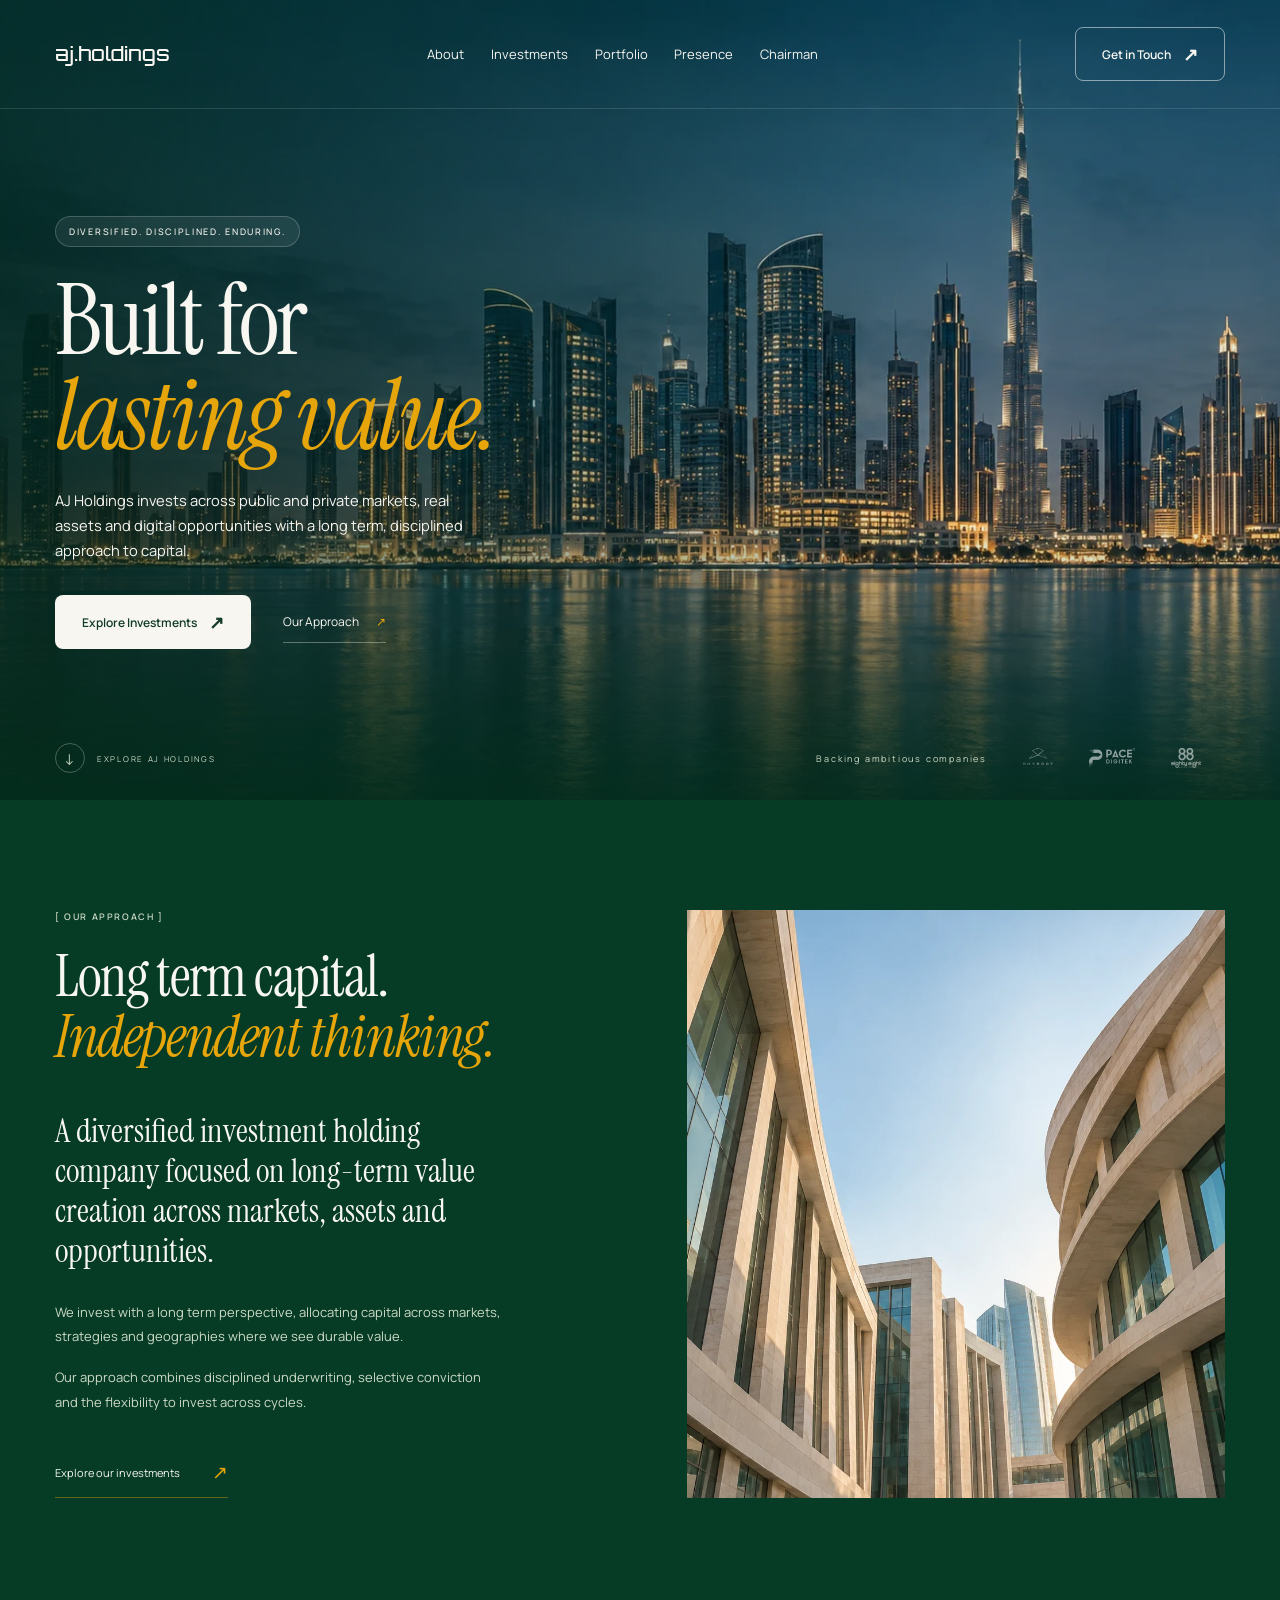
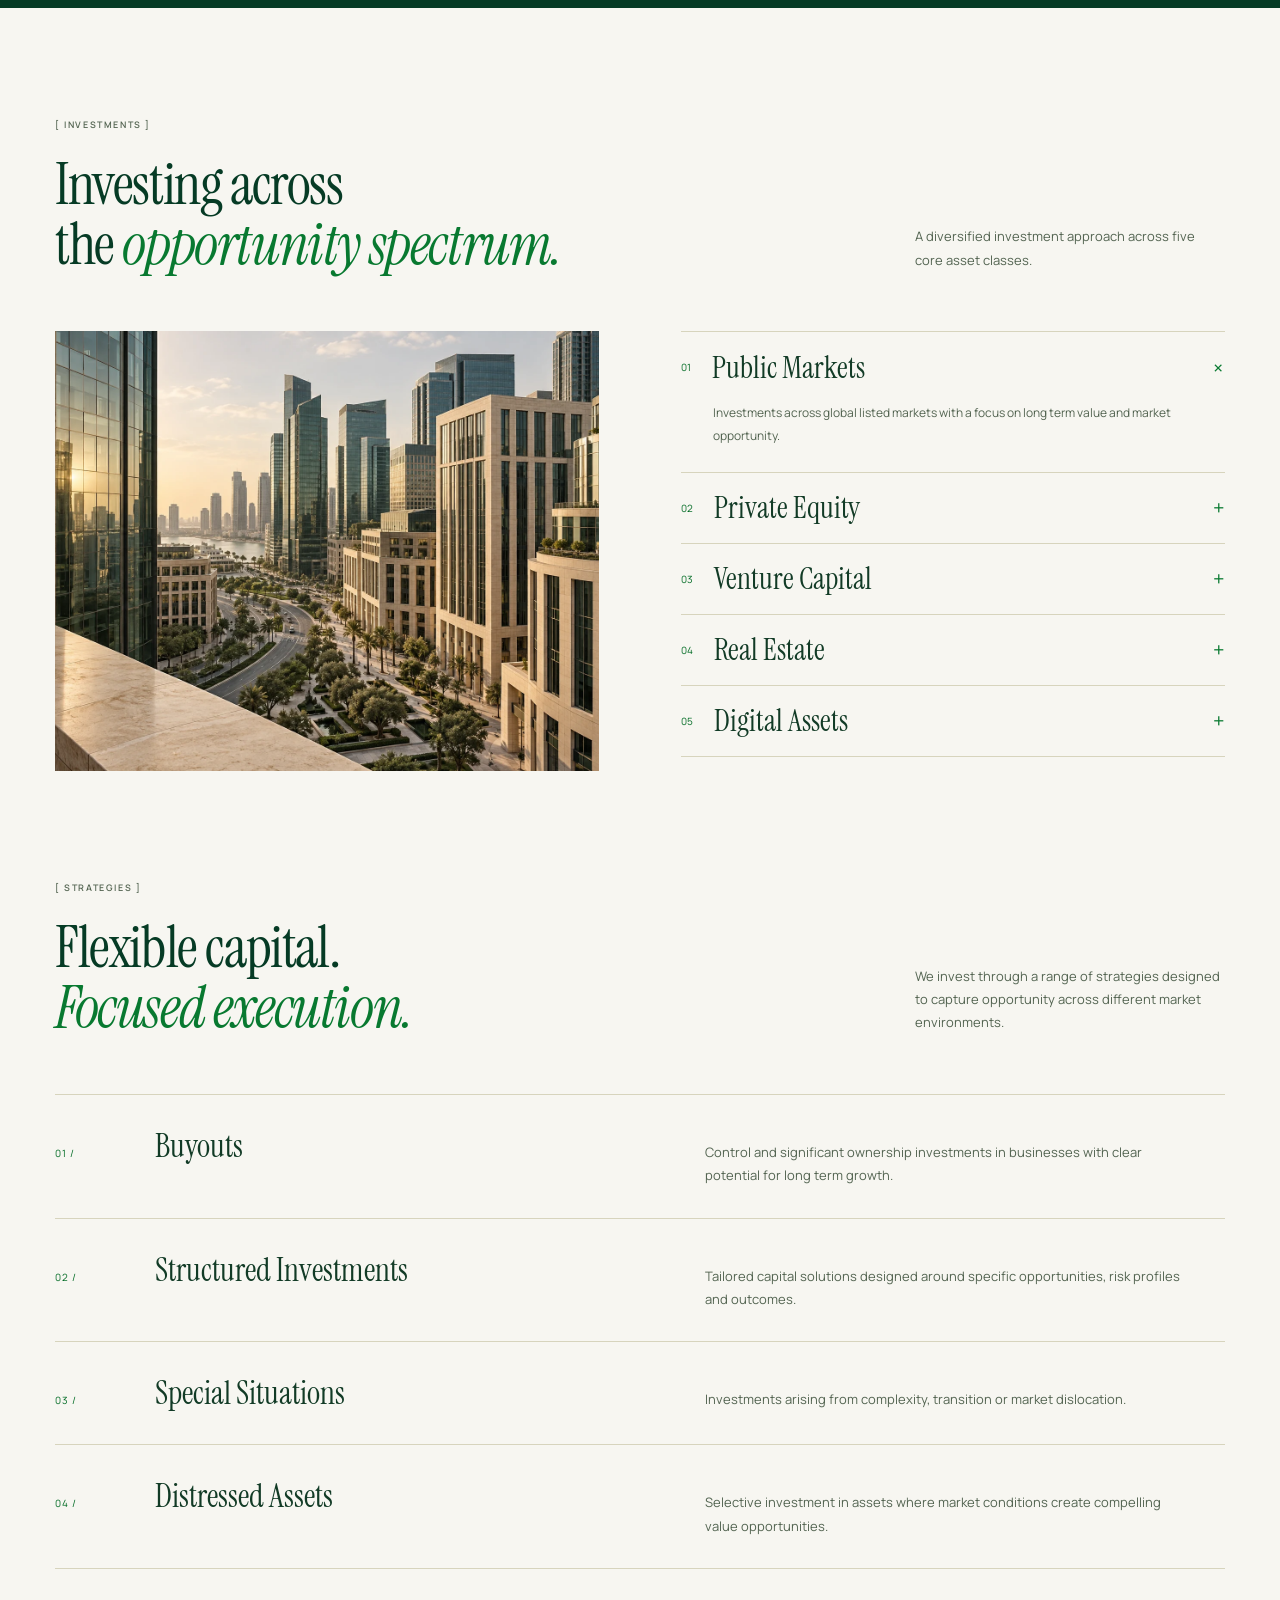
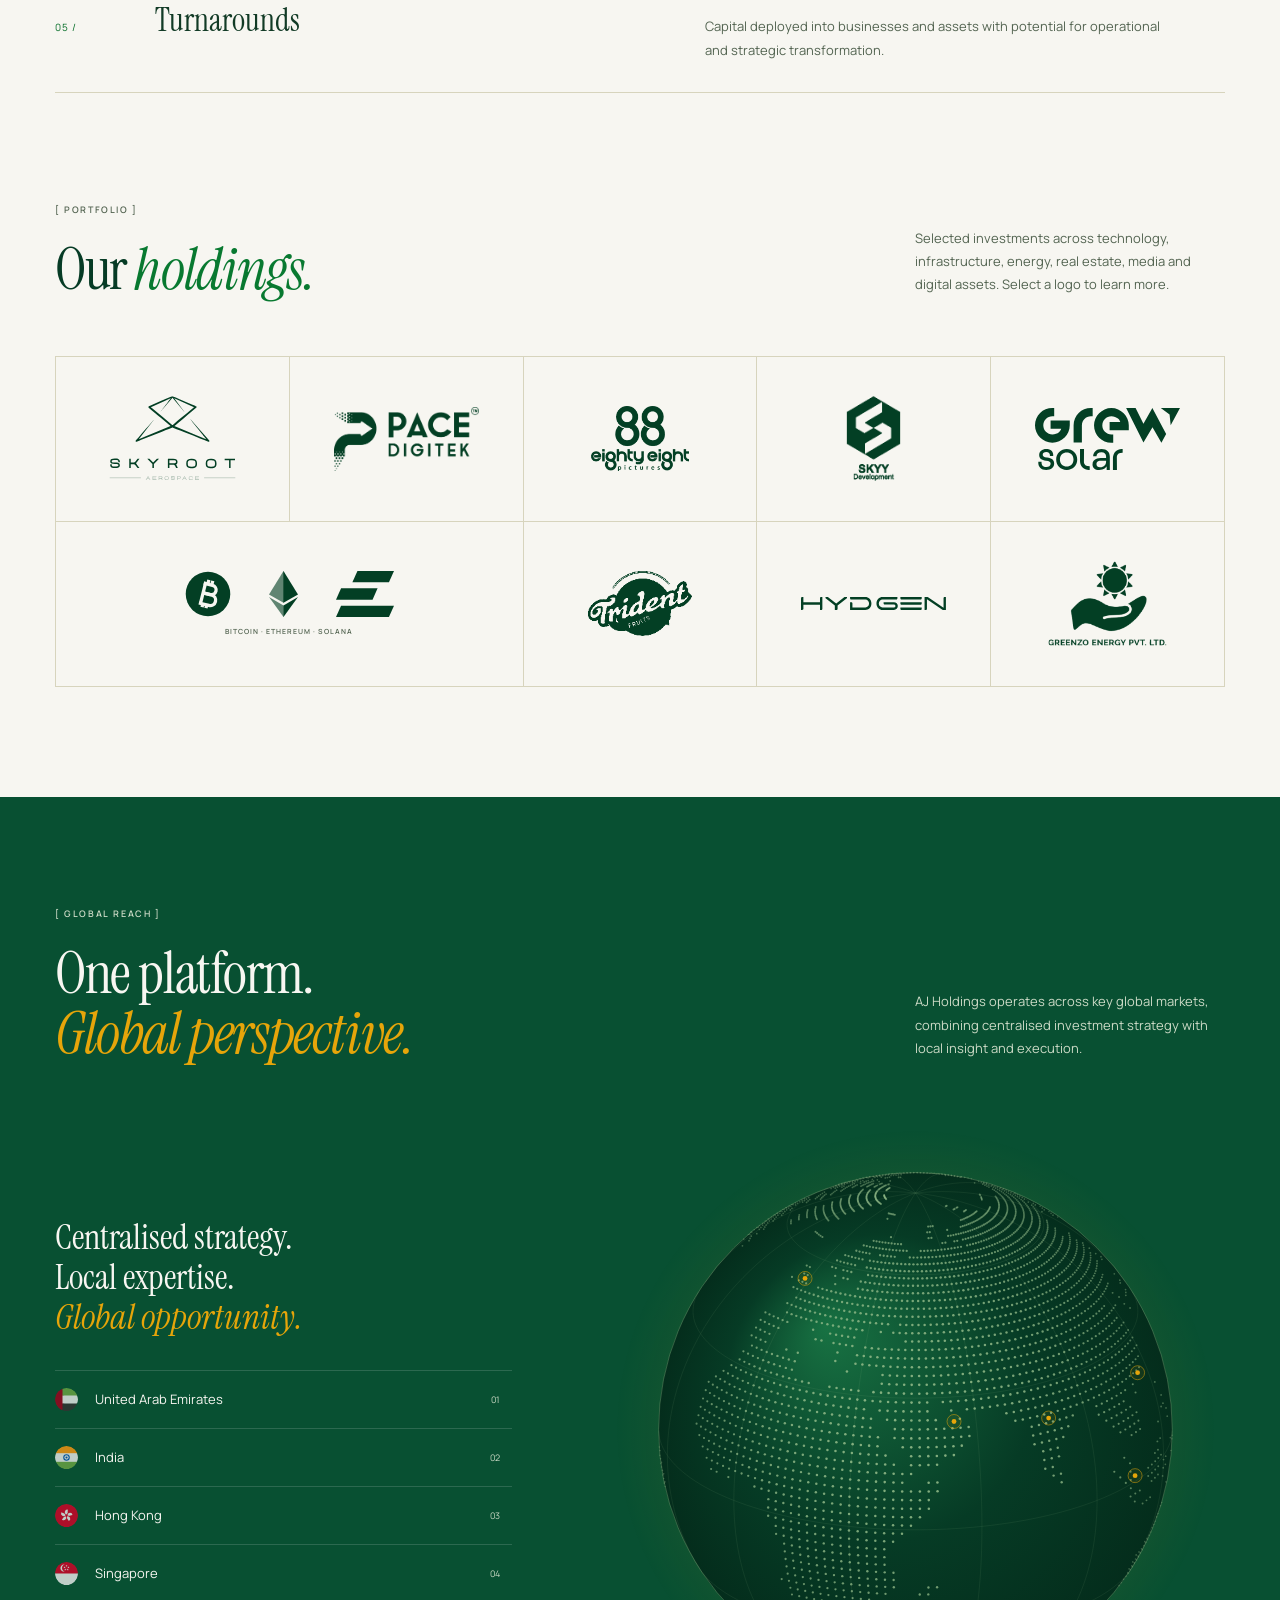
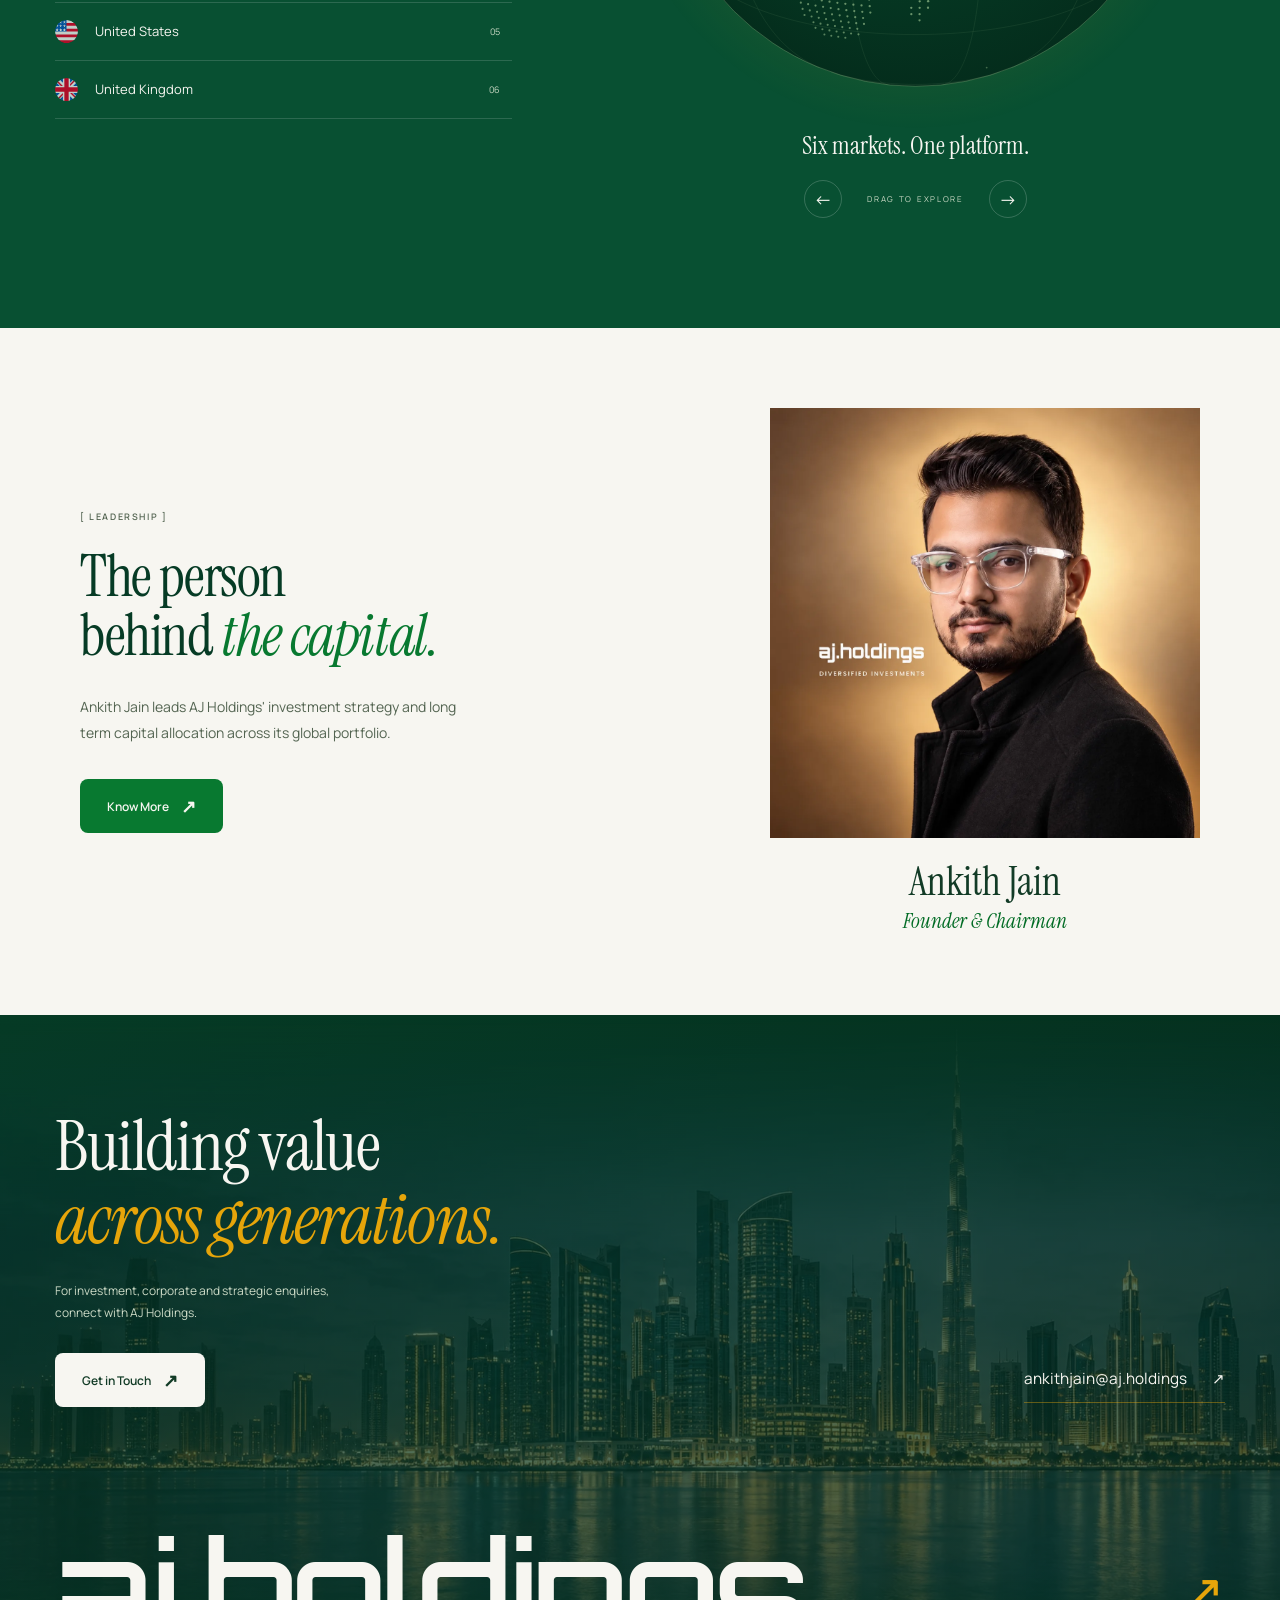
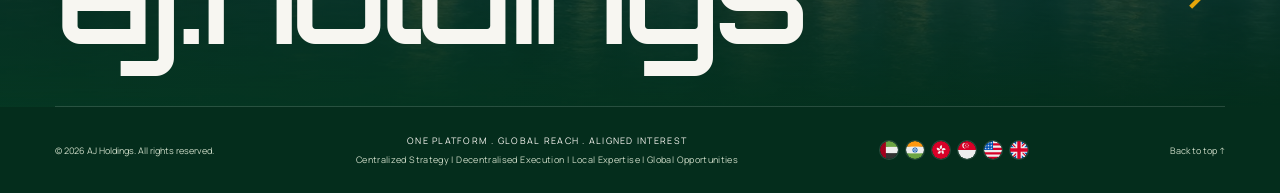
==== commit 52717161: "Gold Chairman portrait, digital-assets tile, and "Our holdings" heading - Chairman photo is now the " ====
--- a/index.html
+++ b/index.html
@@ -118,16 +118,19 @@
                   <img src="portfolio/web/pace-digitek.png" alt="Pace Digitek" width="90" height="32" loading="lazy" />
                 </div>
                 <div class="hero-ticker-item">
-                  <img src="portfolio/web/GH2Solar.png" alt="GH2 Solar" width="90" height="32" loading="lazy" />
-                </div>
-                <div class="hero-ticker-item">
                   <img src="portfolio/web/88eightyeight.png" alt="88 Eighty Eight Pictures" width="90" height="32" loading="lazy" />
                 </div>
                 <div class="hero-ticker-item">
                   <img src="portfolio/web/skyy-development.png" alt="Skyy Development" width="90" height="32" loading="lazy" />
                 </div>
-                <div class="hero-ticker-item">
-                  <img src="portfolio/web/solana.svg" alt="Solana" width="90" height="32" loading="lazy" />
+                <div class="hero-ticker-item hero-ticker-coin">
+                  <img src="portfolio/web/bitcoin.svg" alt="Bitcoin" width="32" height="32" loading="lazy" />
+                </div>
+                <div class="hero-ticker-item hero-ticker-coin">
+                  <img src="portfolio/web/ethereum.svg" alt="Ethereum" width="20" height="32" loading="lazy" />
+                </div>
+                <div class="hero-ticker-item hero-ticker-coin">
+                  <img src="portfolio/web/solana.svg" alt="Solana" width="40" height="32" loading="lazy" />
                 </div>
                 <div class="hero-ticker-item">
                   <img src="portfolio/web/grew-solar.svg" alt="Grew Solar" width="90" height="32" loading="lazy" />
@@ -148,16 +151,19 @@
                   <img src="portfolio/web/pace-digitek.png" alt="" width="90" height="32" loading="lazy" />
                 </div>
                 <div class="hero-ticker-item" aria-hidden="true">
-                  <img src="portfolio/web/GH2Solar.png" alt="" width="90" height="32" loading="lazy" />
-                </div>
-                <div class="hero-ticker-item" aria-hidden="true">
                   <img src="portfolio/web/88eightyeight.png" alt="" width="90" height="32" loading="lazy" />
                 </div>
                 <div class="hero-ticker-item" aria-hidden="true">
                   <img src="portfolio/web/skyy-development.png" alt="" width="90" height="32" loading="lazy" />
                 </div>
-                <div class="hero-ticker-item" aria-hidden="true">
-                  <img src="portfolio/web/solana.svg" alt="" width="90" height="32" loading="lazy" />
+                <div class="hero-ticker-item hero-ticker-coin" aria-hidden="true">
+                  <img src="portfolio/web/bitcoin.svg" alt="" width="32" height="32" loading="lazy" />
+                </div>
+                <div class="hero-ticker-item hero-ticker-coin" aria-hidden="true">
+                  <img src="portfolio/web/ethereum.svg" alt="" width="20" height="32" loading="lazy" />
+                </div>
+                <div class="hero-ticker-item hero-ticker-coin" aria-hidden="true">
+                  <img src="portfolio/web/solana.svg" alt="" width="40" height="32" loading="lazy" />
                 </div>
                 <div class="hero-ticker-item" aria-hidden="true">
                   <img src="portfolio/web/grew-solar.svg" alt="" width="90" height="32" loading="lazy" />
@@ -361,11 +367,11 @@
         <div class="section-heading reveal">
           <div>
             <p class="eyebrow">[ PORTFOLIO ]</p>
-            <h2 id="portfolio-title">Companies <em>we back.</em></h2>
+            <h2 id="portfolio-title">Our <em>holdings.</em></h2>
           </div>
           <p class="heading-copy">
             Selected investments across technology, infrastructure, energy, real
-            estate and emerging industries. Select a logo to learn more.
+            estate, media and digital assets. Select a logo to learn more.
           </p>
         </div>
         <div class="portfolio-wall reveal">
@@ -412,25 +418,6 @@
               type="button"
               class="portfolio-logo"
               aria-expanded="false"
-              aria-controls="co-gh2-solar"
-            >
-              <img
-                src="portfolio/web/GH2Solar.png"
-                alt="GH2 Solar"
-                width="125"
-                height="55"
-                loading="lazy"
-              />
-            </button>
-            <p class="portfolio-note" id="co-gh2-solar" hidden>
-              <strong>GH2 Solar</strong>Green hydrogen company turning solar power into clean fuel, from electrons to molecules.
-            </p>
-          </div>
-          <div>
-            <button
-              type="button"
-              class="portfolio-logo"
-              aria-expanded="false"
               aria-controls="co-eighty-eight"
             >
               <img
@@ -464,24 +451,38 @@
               <strong>Skyy Development</strong>Real estate developer delivering residential and commercial projects.
             </p>
           </div>
-          <div>
-            <button
-              type="button"
-              class="portfolio-logo"
-              aria-expanded="false"
-              aria-controls="co-solana"
-            >
-              <img
-                src="portfolio/web/solana.svg"
-                alt="Solana" class="logo-sm"
-                width="125"
-                height="55"
-                loading="lazy"
-              />
-              <span class="portfolio-name" aria-hidden="true">Solana</span>
-            </button>
-            <p class="portfolio-note" id="co-solana" hidden>
-              <strong>Solana</strong>High-performance blockchain network for decentralised applications and digital payments.
+          <div class="portfolio-wide">
+            <button
+              type="button"
+              class="portfolio-logo"
+              aria-expanded="false"
+              aria-controls="co-digital-assets"
+            >
+              <span class="portfolio-trio">
+                <img
+                  src="portfolio/web/bitcoin.svg"
+                  alt="Bitcoin"
+                  width="48"
+                  height="48"
+                  loading="lazy"
+                /><img
+                  src="portfolio/web/ethereum.svg"
+                  alt="Ethereum"
+                  width="30"
+                  height="48"
+                  loading="lazy"
+                /><img
+                  src="portfolio/web/solana.svg"
+                  alt="Solana"
+                  width="60"
+                  height="48"
+                  loading="lazy"
+                />
+              </span>
+              <span class="portfolio-name" aria-hidden="true">Bitcoin · Ethereum · Solana</span>
+            </button>
+            <p class="portfolio-note" id="co-digital-assets" hidden>
+              <strong>Digital Assets</strong>Strategic exposure to leading digital assets: Bitcoin, Ethereum and Solana.
             </p>
           </div>
           <div>
--- a/style.css
+++ b/style.css
@@ -2211,3 +2211,25 @@
     transform: none;
   }
 }
+/* Portfolio: digital assets share one double-width tile. Dense flow lets
+   the next logo fill the gap the wide tile leaves at a row end. */
+.portfolio-wall {
+  grid-auto-flow: dense;
+}
+.portfolio-wall > .portfolio-wide {
+  grid-column: span 2;
+}
+.portfolio-trio {
+  display: flex;
+  align-items: center;
+  gap: clamp(22px, 3vw, 44px);
+}
+.portfolio-trio img {
+  width: auto;
+  height: 46px;
+}
+@media (max-width: 760px) {
+  .portfolio-trio img {
+    height: 38px;
+  }
+}
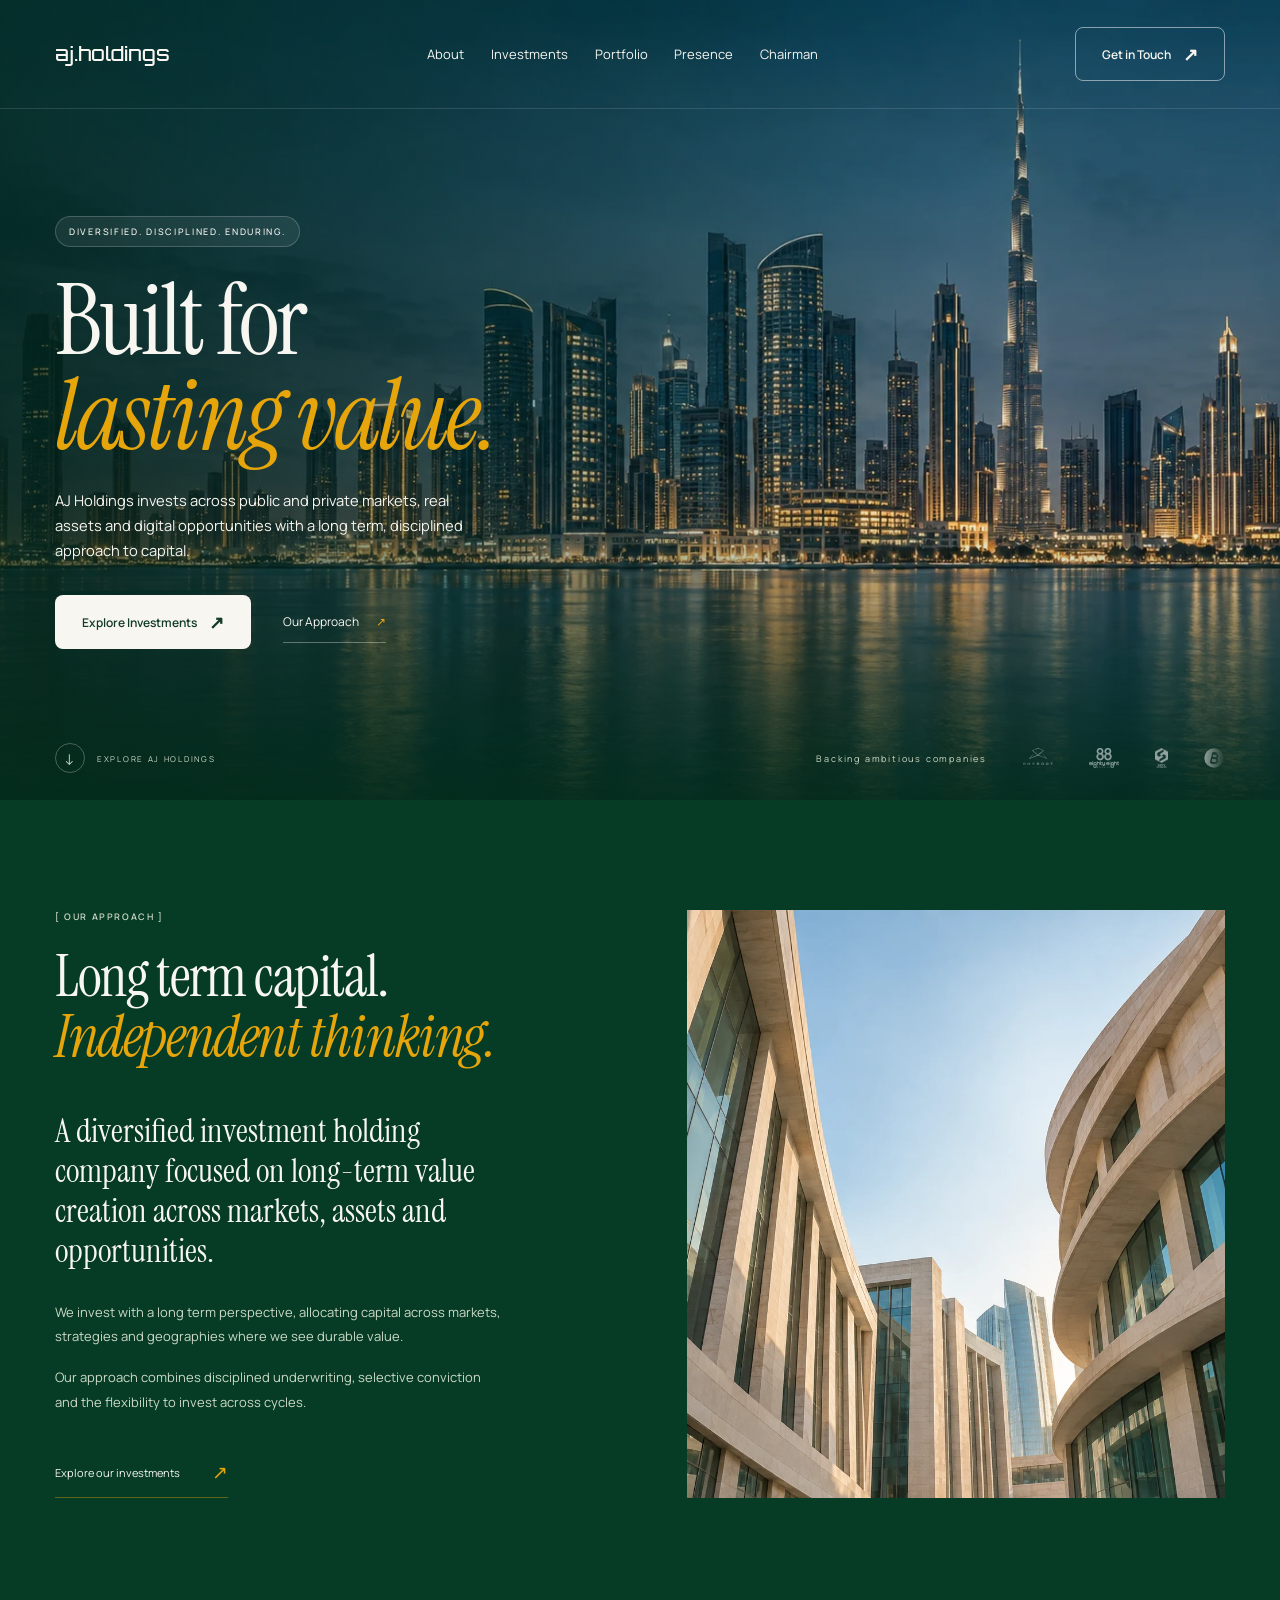
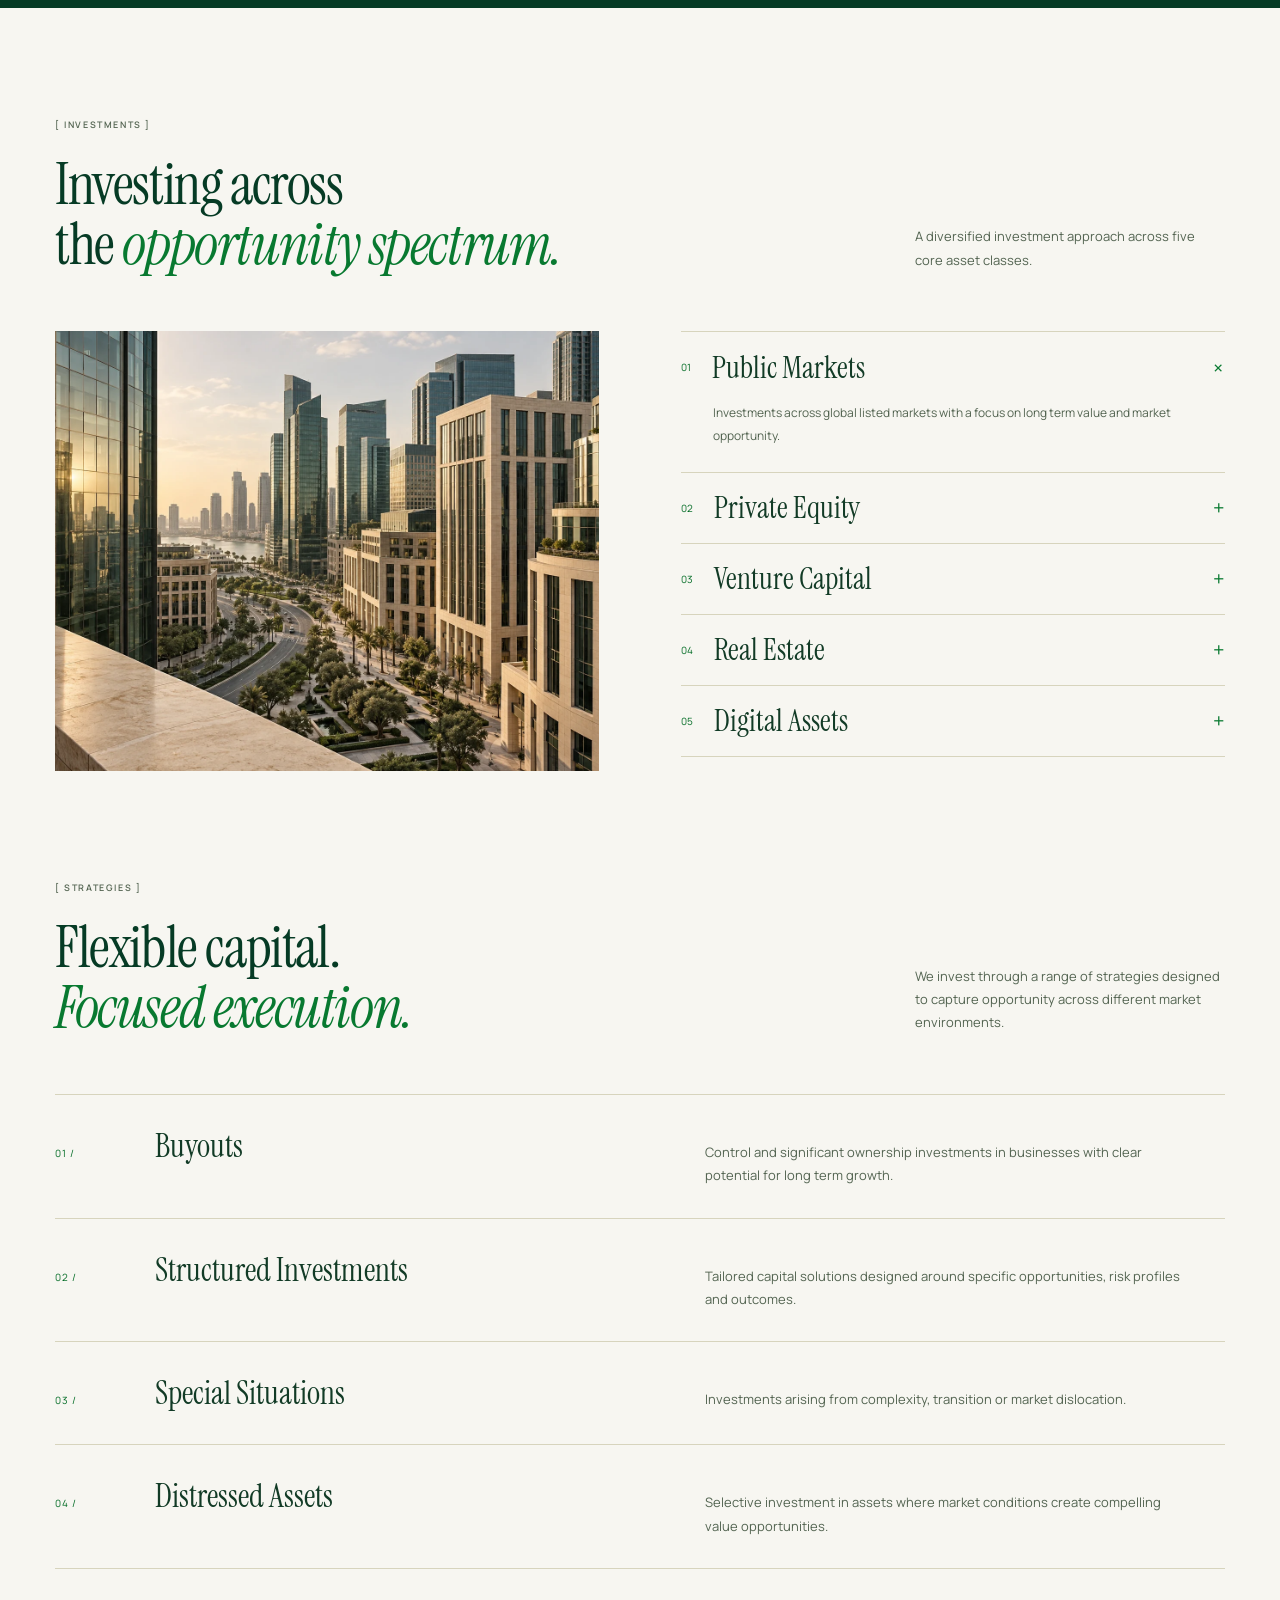
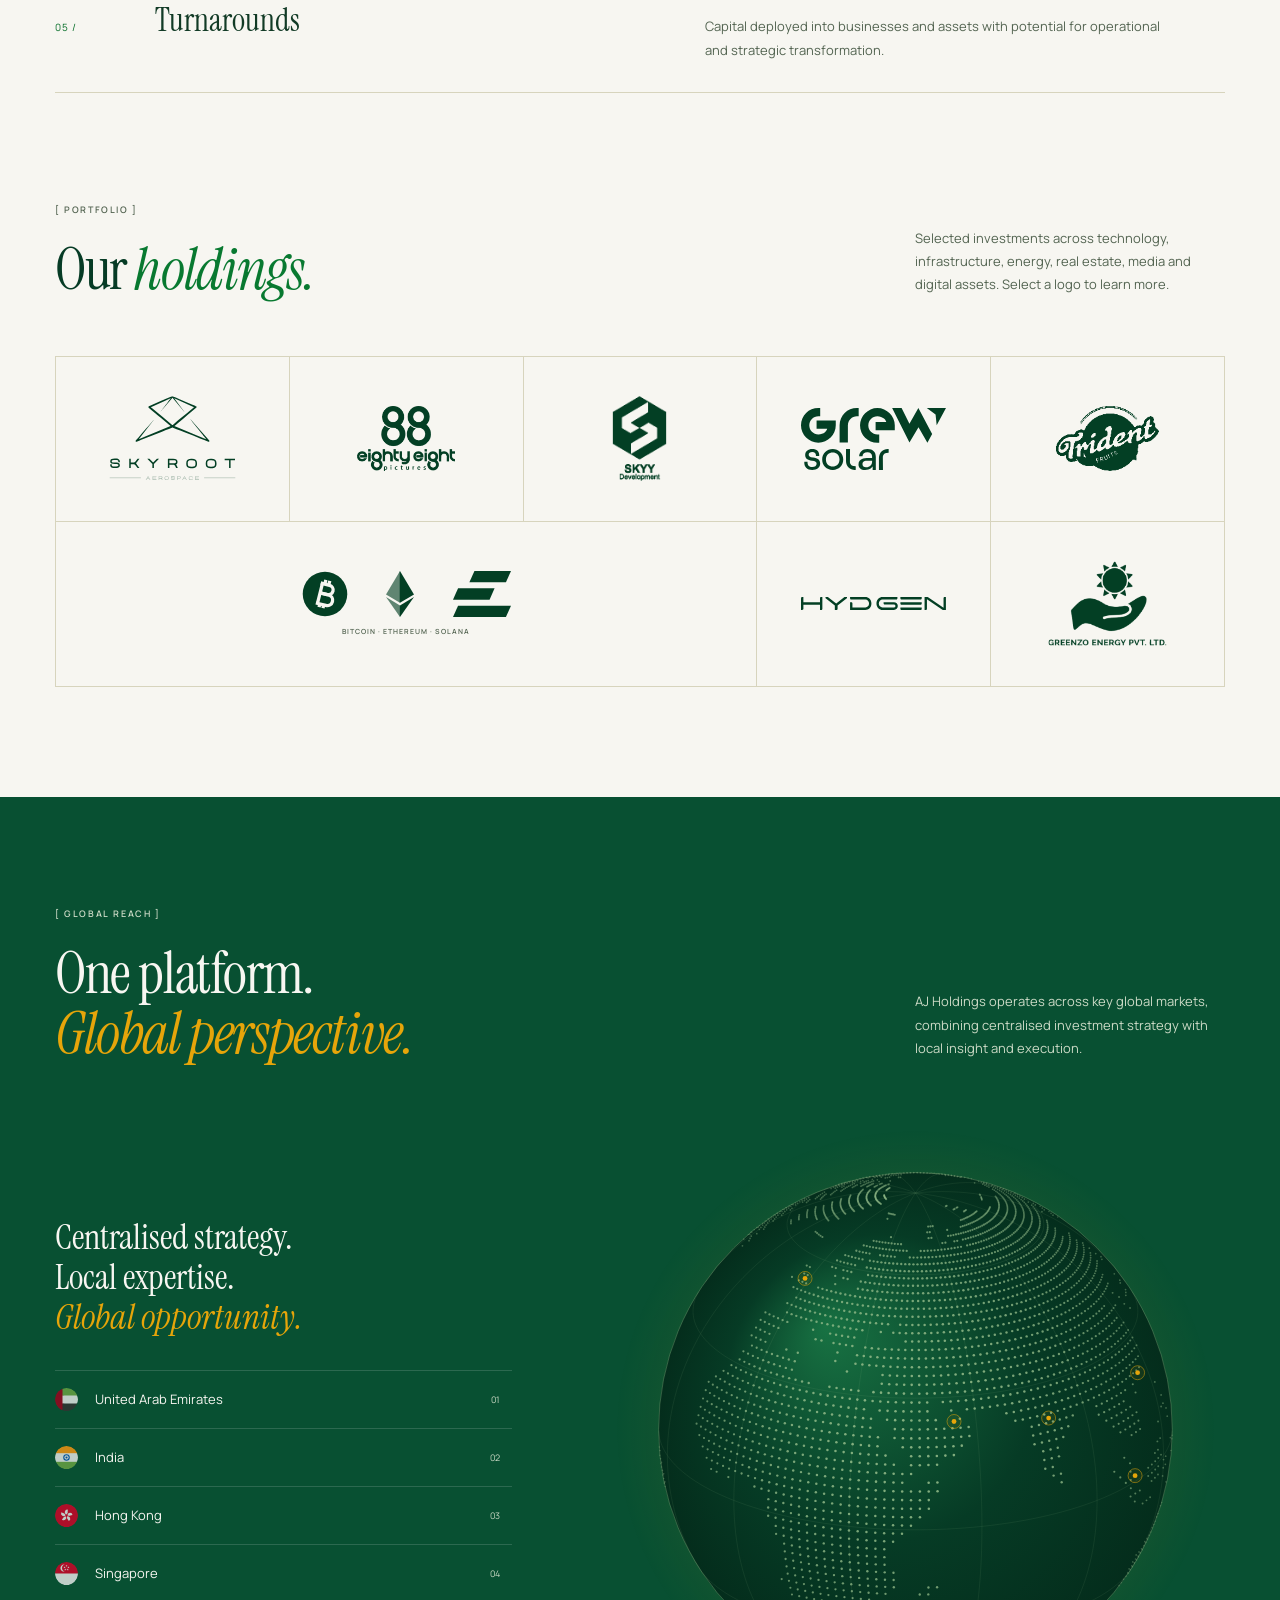
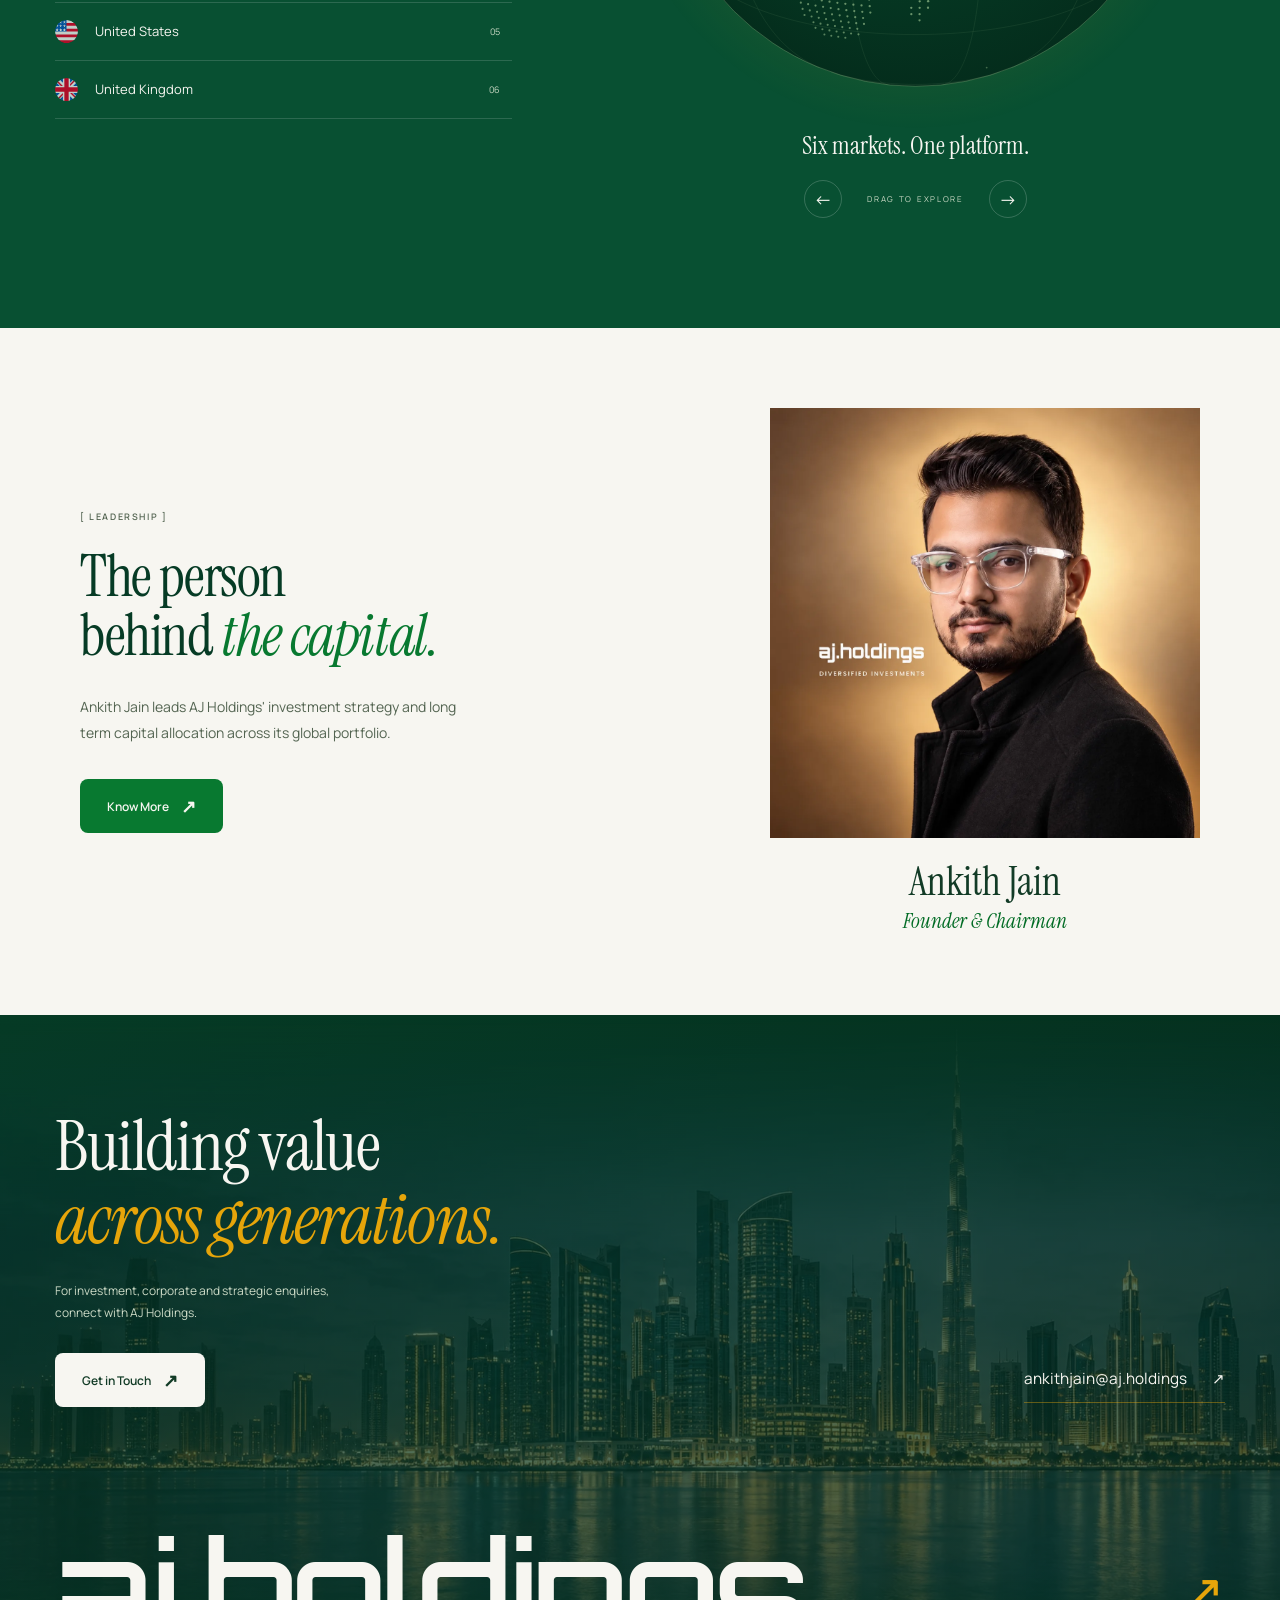
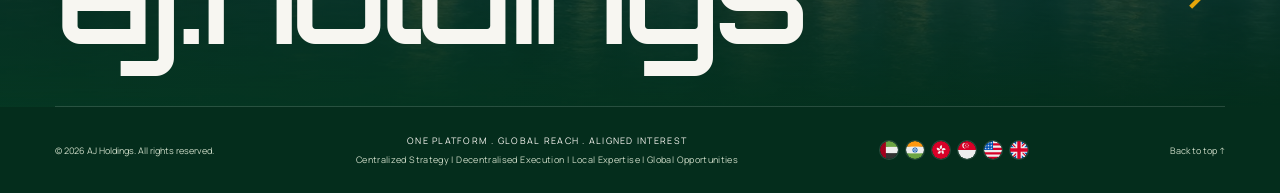
==== commit fa599ec8: "Remove Pace Digitek from the portfolio and hero ticker With seven single logos left, the digital-ass" ====
--- a/index.html
+++ b/index.html
@@ -115,9 +115,6 @@
                   <img src="portfolio/web/skyroot.svg" alt="Skyroot" width="90" height="32" loading="lazy" />
                 </div>
                 <div class="hero-ticker-item">
-                  <img src="portfolio/web/pace-digitek.png" alt="Pace Digitek" width="90" height="32" loading="lazy" />
-                </div>
-                <div class="hero-ticker-item">
                   <img src="portfolio/web/88eightyeight.png" alt="88 Eighty Eight Pictures" width="90" height="32" loading="lazy" />
                 </div>
                 <div class="hero-ticker-item">
@@ -146,9 +143,6 @@
                 </div>
                 <div class="hero-ticker-item" aria-hidden="true">
                   <img src="portfolio/web/skyroot.svg" alt="" width="90" height="32" loading="lazy" />
-                </div>
-                <div class="hero-ticker-item" aria-hidden="true">
-                  <img src="portfolio/web/pace-digitek.png" alt="" width="90" height="32" loading="lazy" />
                 </div>
                 <div class="hero-ticker-item" aria-hidden="true">
                   <img src="portfolio/web/88eightyeight.png" alt="" width="90" height="32" loading="lazy" />
@@ -399,25 +393,6 @@
               type="button"
               class="portfolio-logo"
               aria-expanded="false"
-              aria-controls="co-pace-digitek"
-            >
-              <img
-                src="portfolio/web/pace-digitek.png"
-                alt="Pace Digitek"
-                width="125"
-                height="55"
-                loading="lazy"
-              />
-            </button>
-            <p class="portfolio-note" id="co-pace-digitek" hidden>
-              <strong>Pace Digitek</strong>Telecom infrastructure and energy solutions provider supporting network rollout across India.
-            </p>
-          </div>
-          <div>
-            <button
-              type="button"
-              class="portfolio-logo"
-              aria-expanded="false"
               aria-controls="co-eighty-eight"
             >
               <img
--- a/style.css
+++ b/style.css
@@ -2233,3 +2233,24 @@
     height: 38px;
   }
 }
+/* Seven single logos + the digital-assets tile: span 3 of 5 on desktop and
+   1 of 2 on phones, so both grids stay complete. */
+.portfolio-wall > .portfolio-wide {
+  grid-column: span 3;
+}
+@media (max-width: 760px) {
+  .portfolio-wall > .portfolio-wide {
+    grid-column: auto;
+  }
+  .portfolio-trio {
+    gap: 12px;
+  }
+  .portfolio-trio img {
+    height: 28px;
+  }
+  .portfolio-wide .portfolio-name {
+    font-size: 8px;
+    line-height: 1.6;
+    text-align: center;
+  }
+}
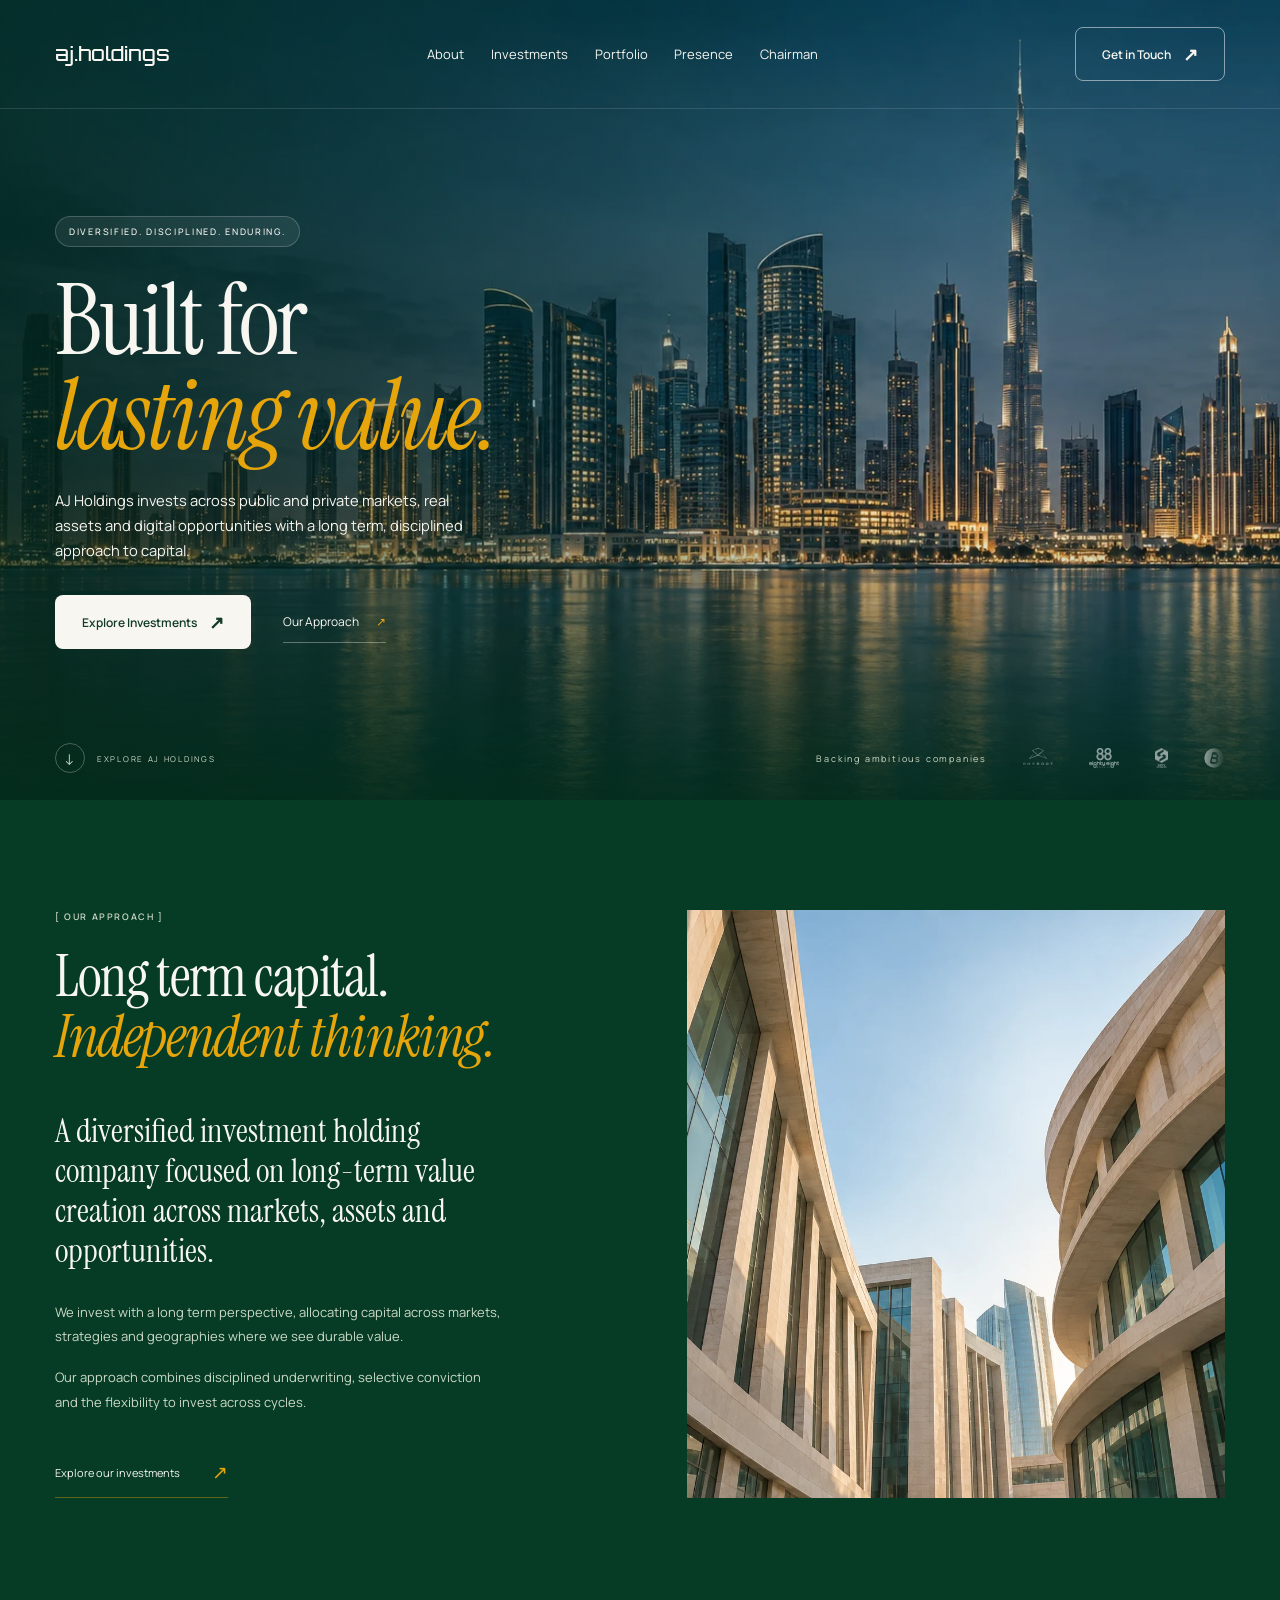
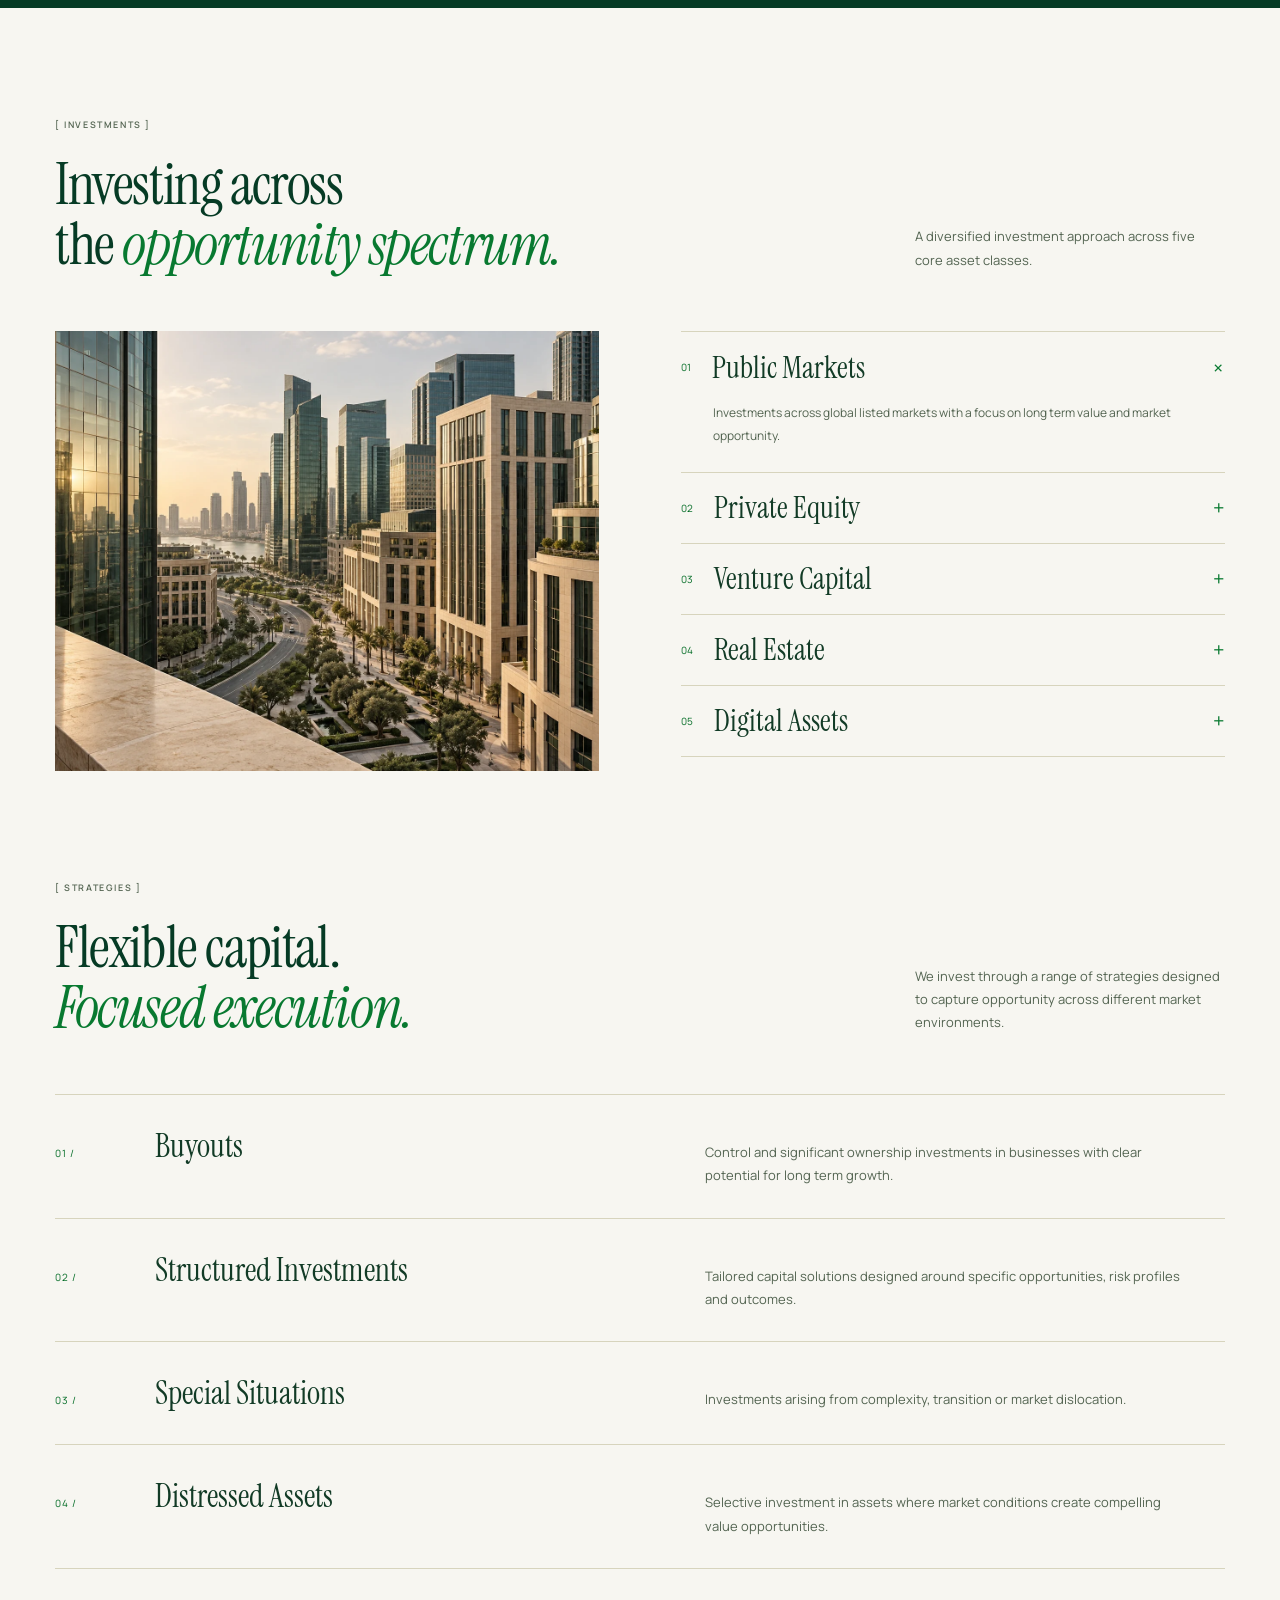
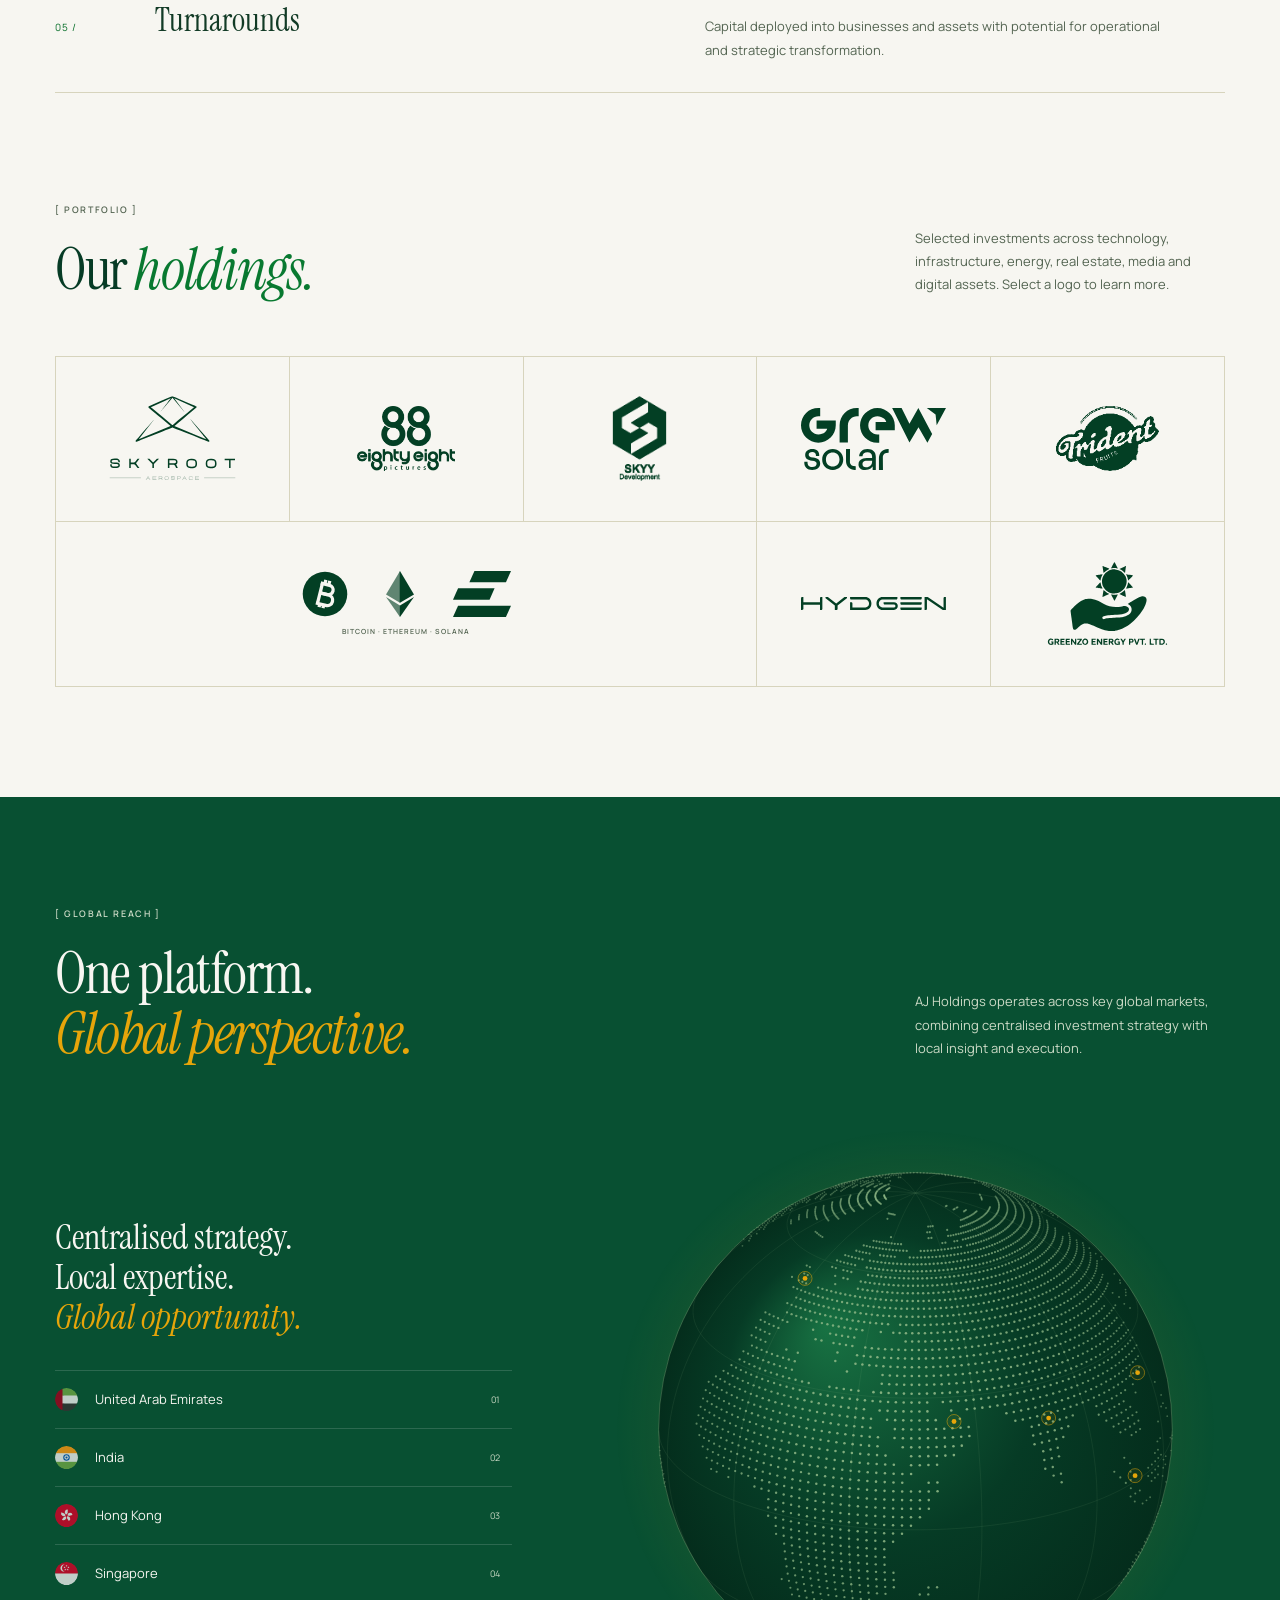
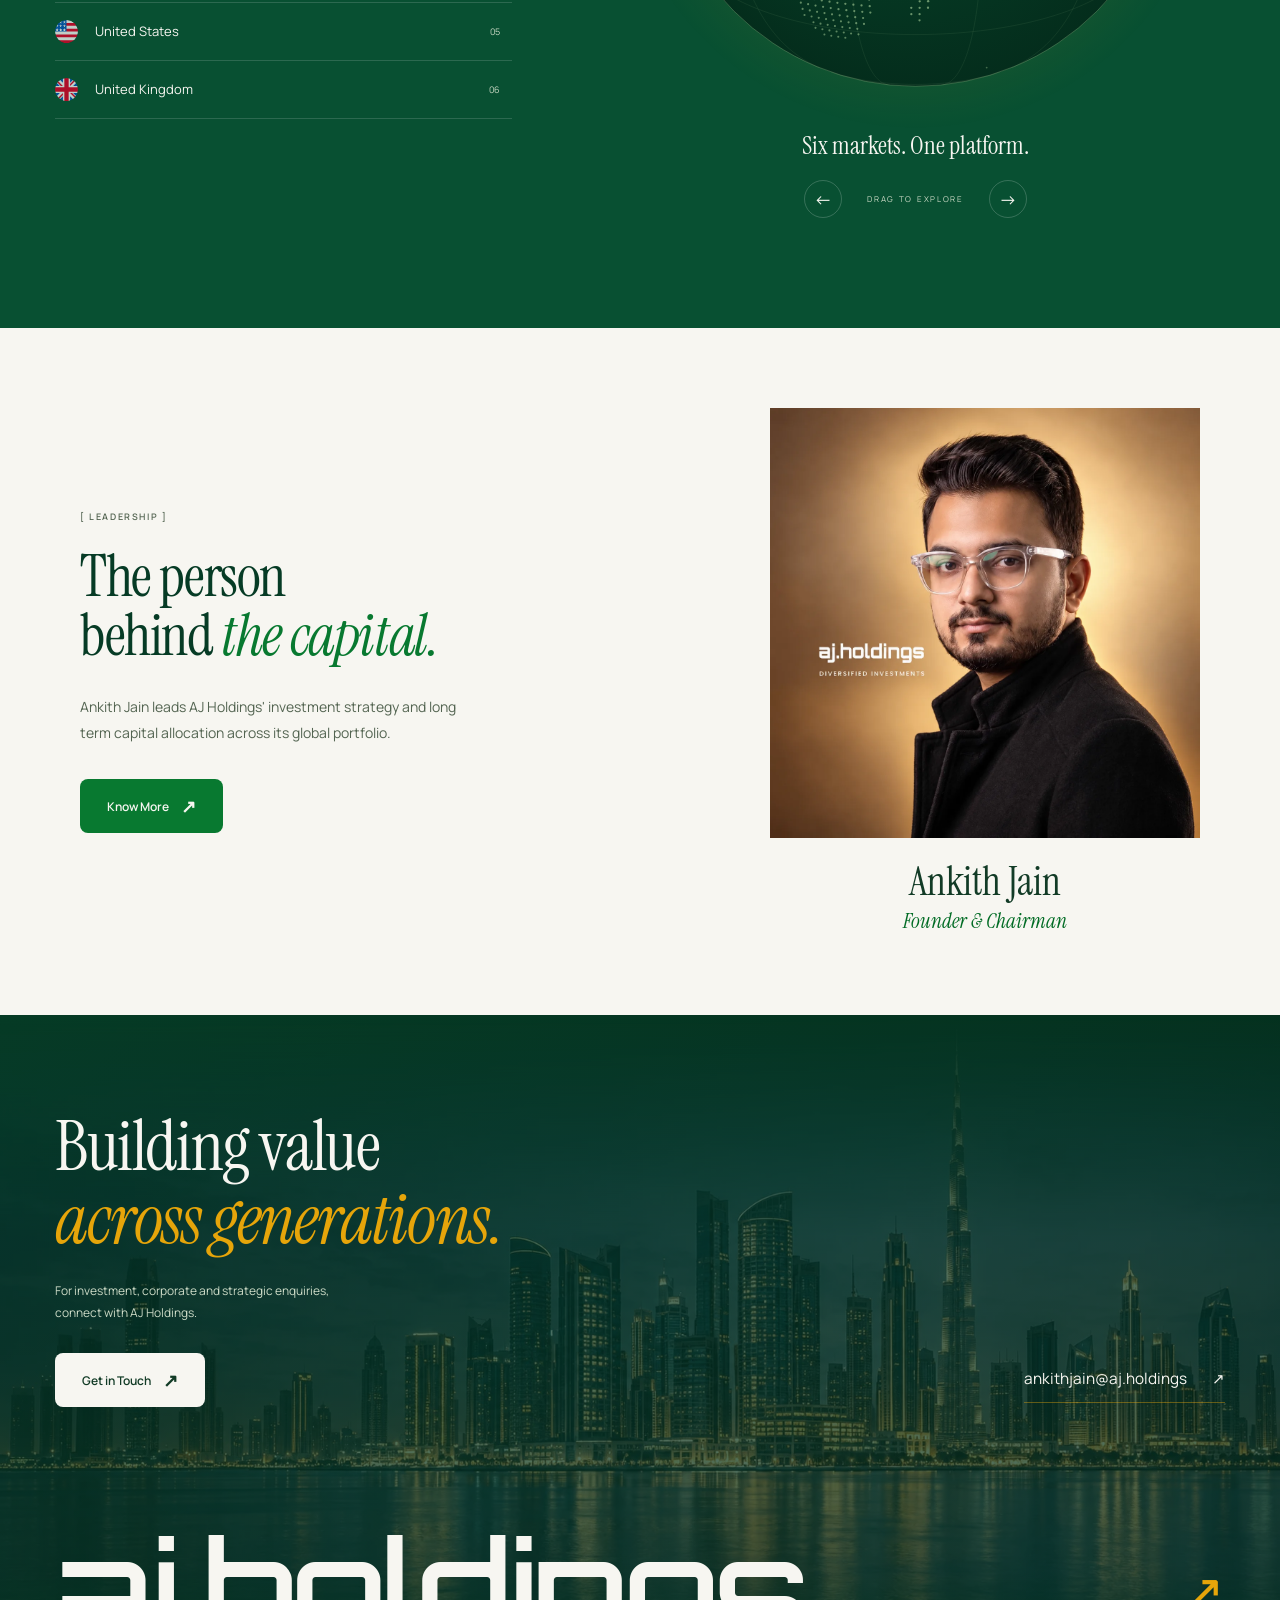
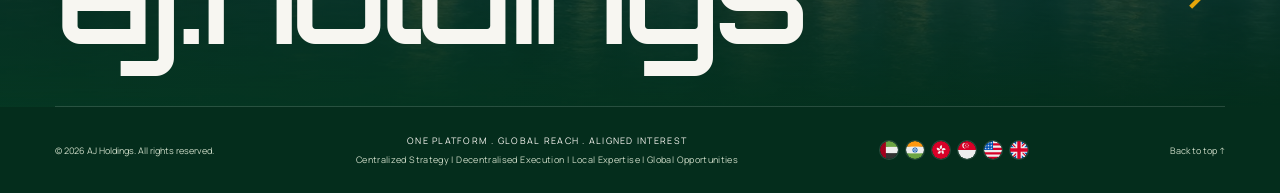
==== commit 62299368: "Replace the Greenzo logo with a true vector traced from a hi-res source The old greenzo-energy.svg o" ====
--- a/index.html
+++ b/index.html
@@ -139,7 +139,7 @@
                   <img src="portfolio/web/hydgen.svg" alt="Hydgen" width="90" height="32" loading="lazy" />
                 </div>
                 <div class="hero-ticker-item">
-                  <img src="portfolio/web/greenzo-energy.png" alt="Greenzo Energy" width="90" height="32" loading="lazy" />
+                  <img src="portfolio/greenzo-energy.svg" alt="Greenzo Energy" width="90" height="32" loading="lazy" />
                 </div>
                 <div class="hero-ticker-item" aria-hidden="true">
                   <img src="portfolio/web/skyroot.svg" alt="" width="90" height="32" loading="lazy" />
@@ -169,7 +169,7 @@
                   <img src="portfolio/web/hydgen.svg" alt="" width="90" height="32" loading="lazy" />
                 </div>
                 <div class="hero-ticker-item" aria-hidden="true">
-                  <img src="portfolio/web/greenzo-energy.png" alt="" width="90" height="32" loading="lazy" />
+                  <img src="portfolio/greenzo-energy.svg" alt="" width="90" height="32" loading="lazy" />
                 </div>
               </div>
             </div>
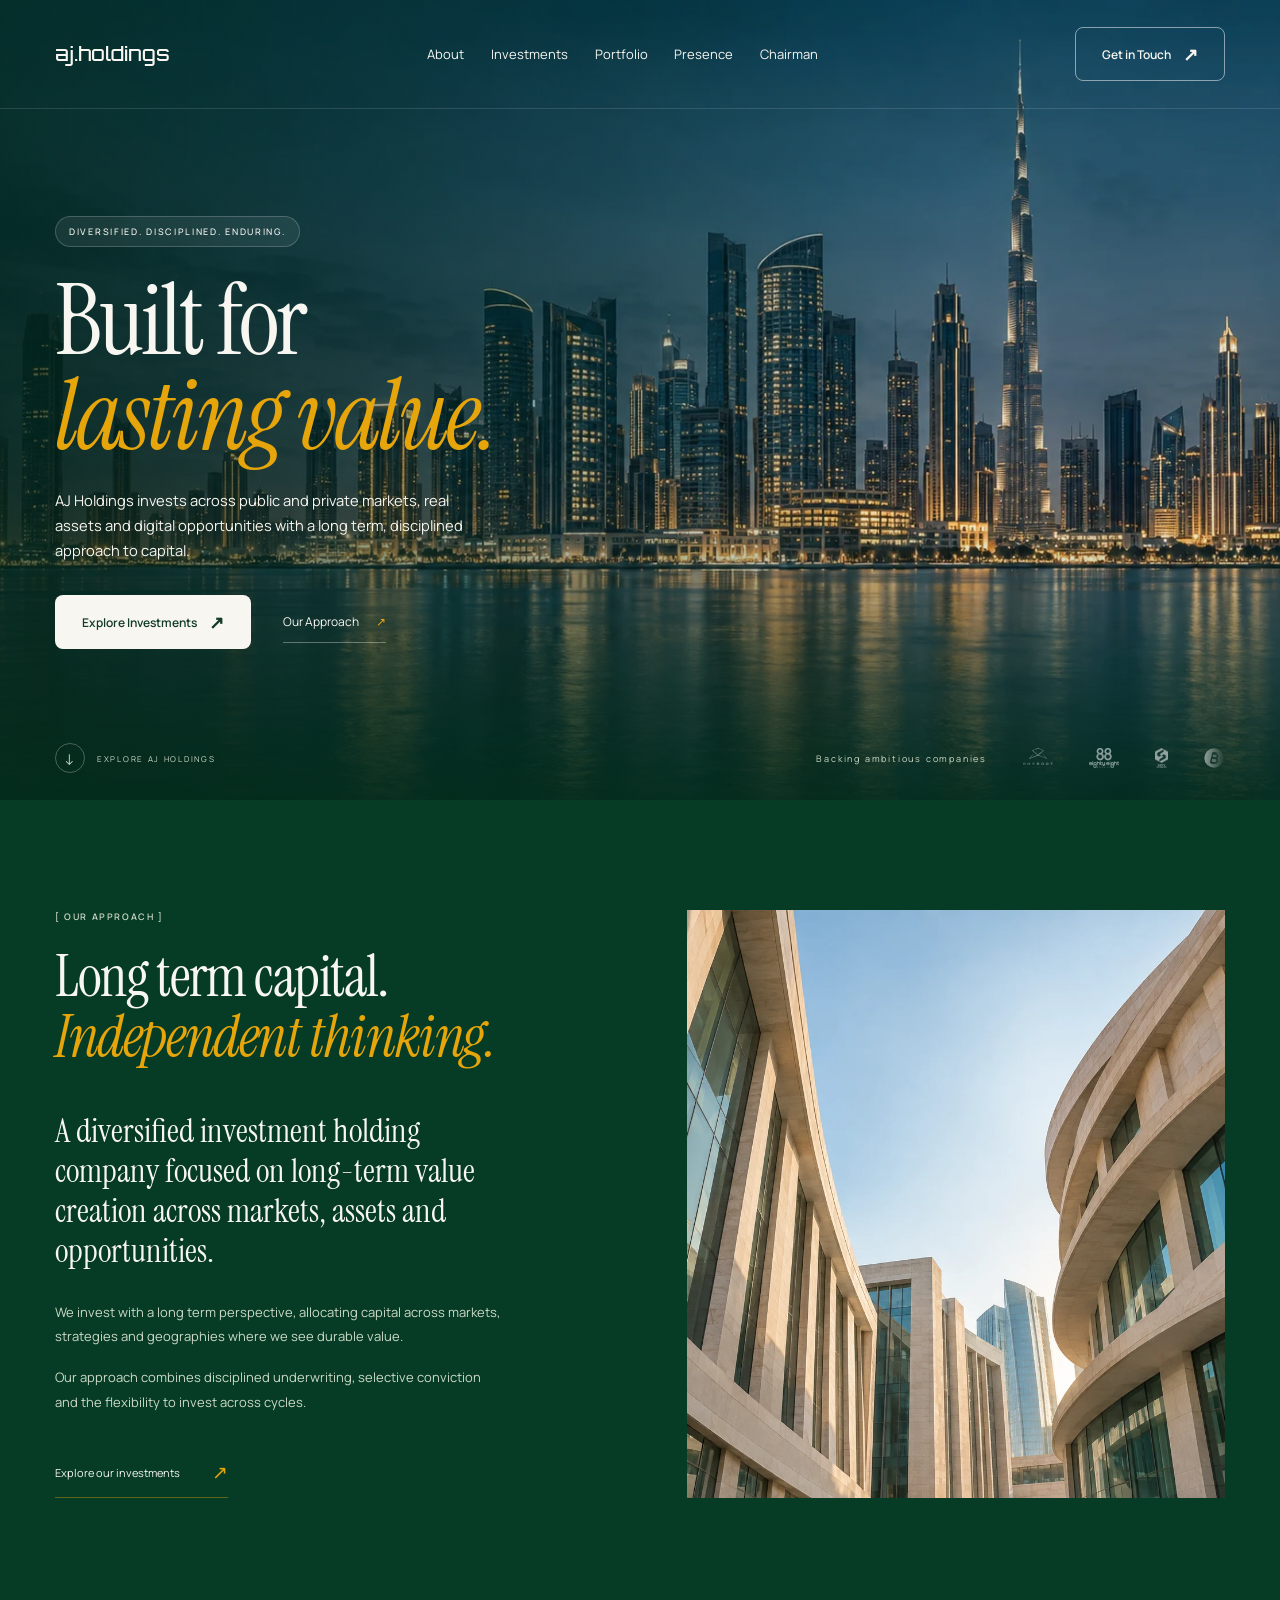
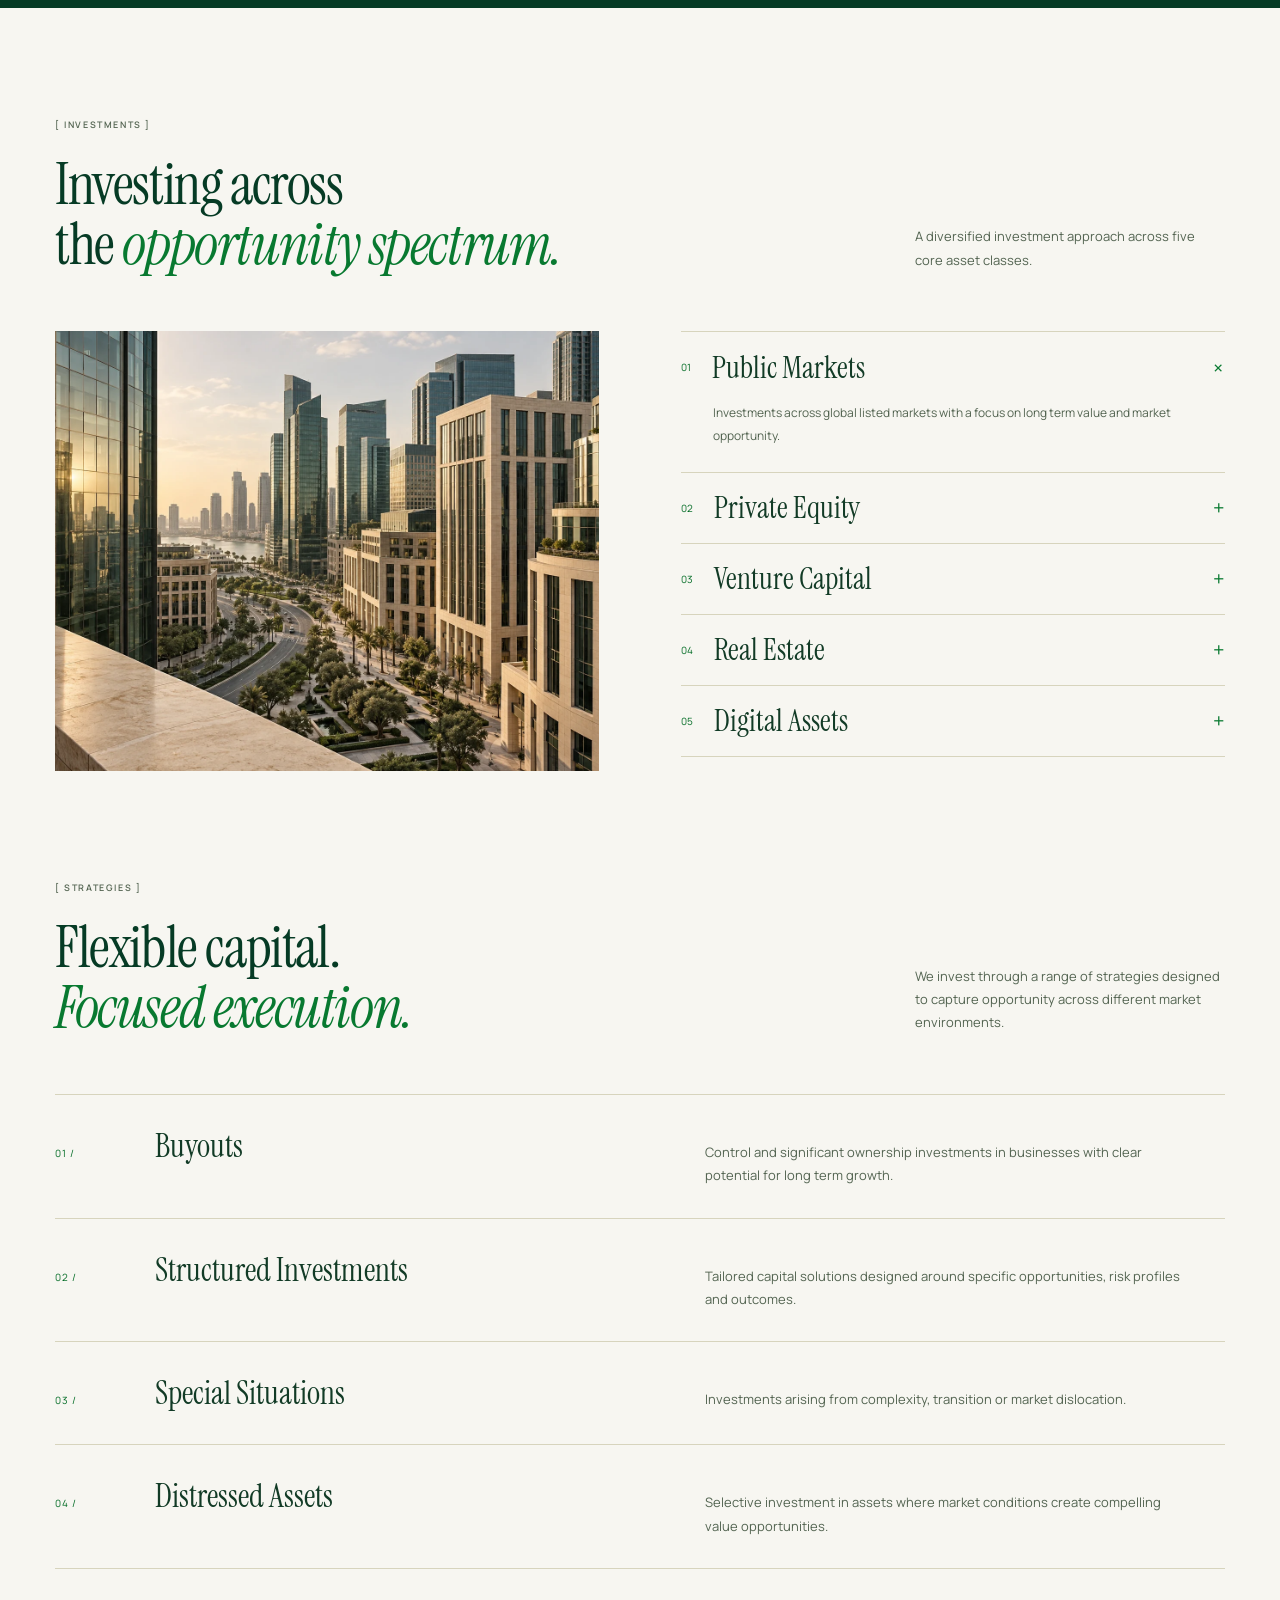
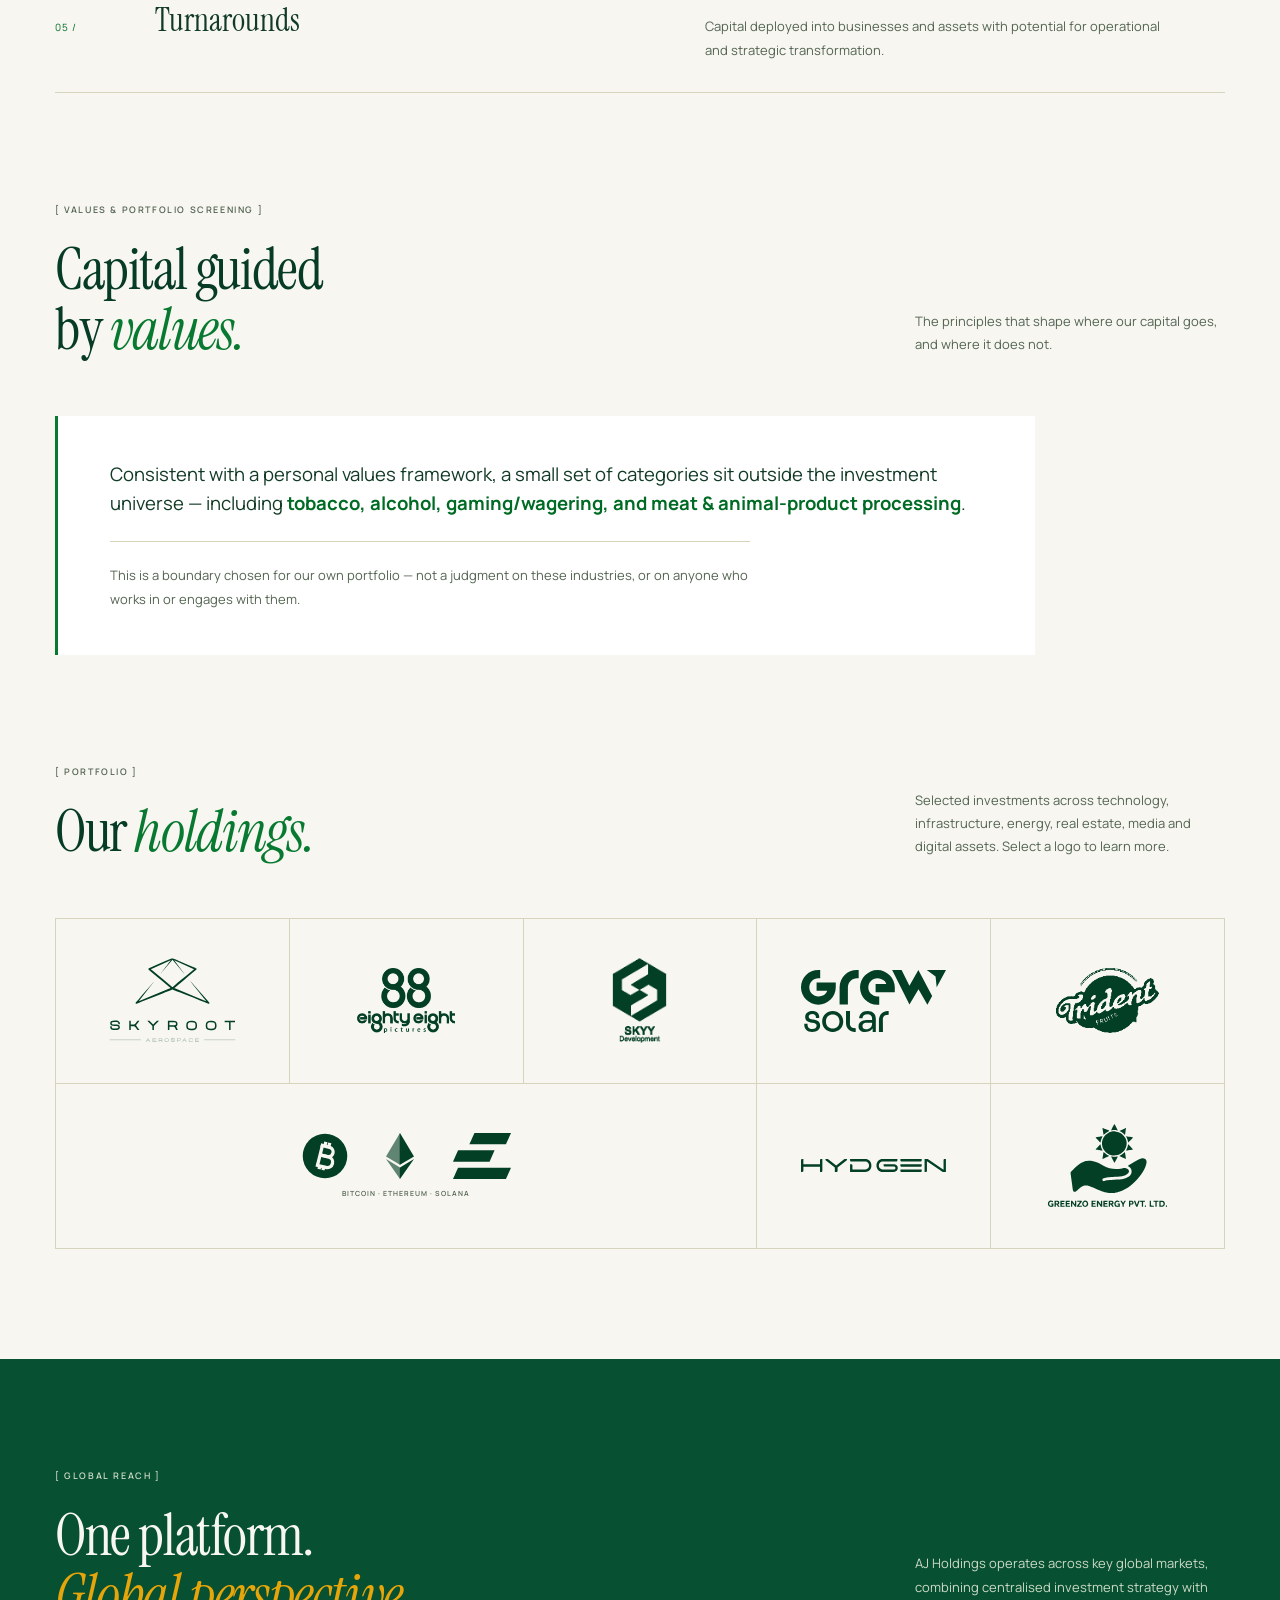
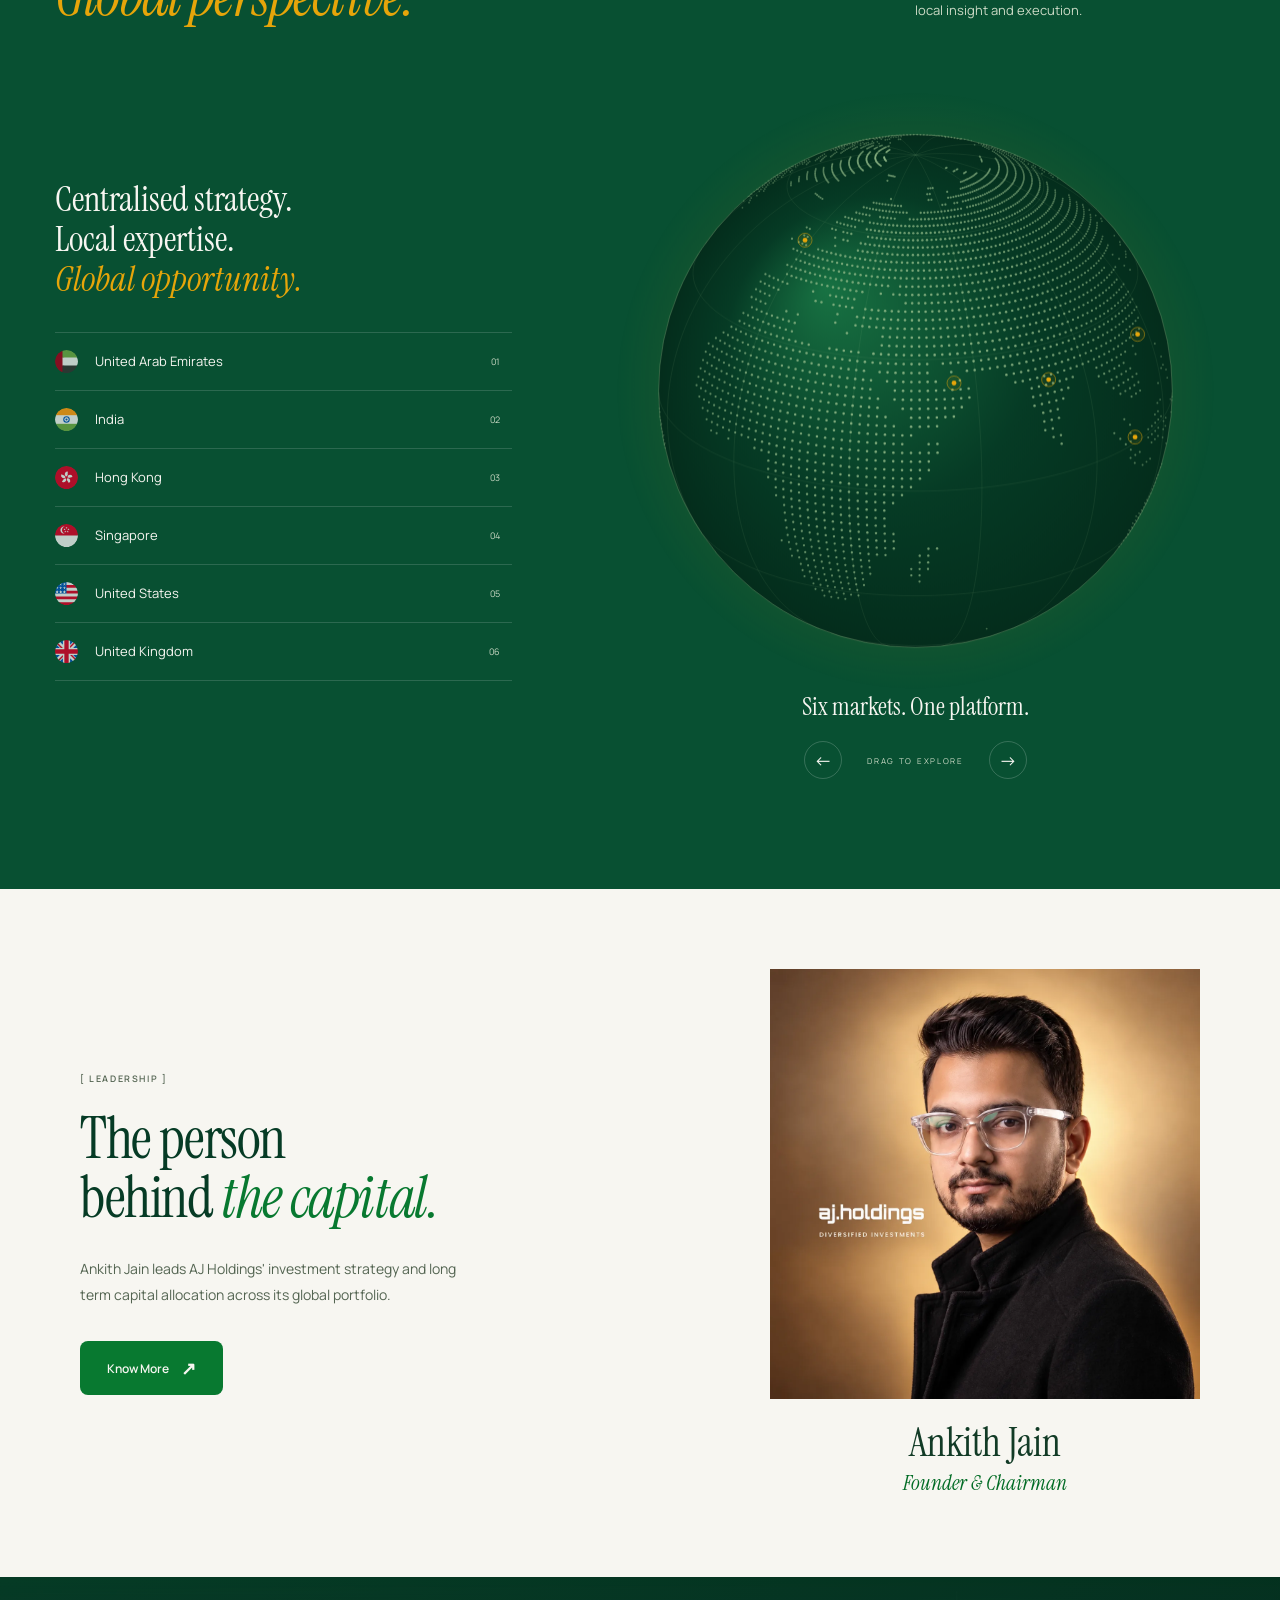
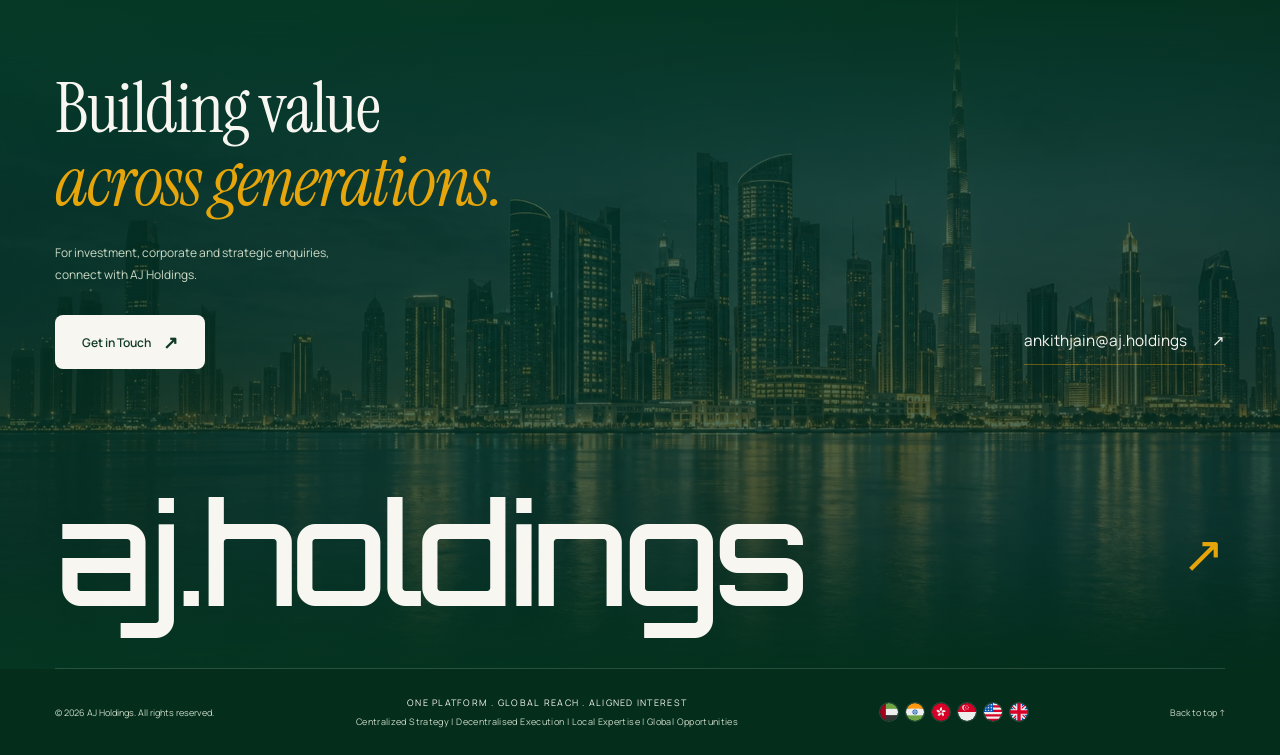
==== commit 2a5fee5a: "Add Values & Portfolio Screening section Co-Authored-By: Claude Opus 5.5 <noreply@anthropic.com>" ====
--- a/index.html
+++ b/index.html
@@ -3,26 +3,36 @@
   <head>
     <meta charset="UTF-8" />
     <meta name="viewport" content="width=device-width, initial-scale=1" />
-    <title>AJ Holdings — Built for lasting value.</title>
+    <title>AJ Holdings | Global Investment Holding Company</title>
     <meta
       name="description"
-      content="A diversified investment holding company focused on long-term value creation across markets, assets and opportunities. Diversified. Disciplined. Enduring."
+      content="AJ Holdings is a diversified global investment holding company focused on long-term value creation across markets, assets and opportunities."
     />
+    <meta
+      name="robots"
+      content="index,follow,max-image-preview:large,max-snippet:-1,max-video-preview:-1"
+    />
+    <link rel="canonical" href="https://aj.holdings/" />
     <meta name="theme-color" content="#063b25" />
     <meta property="og:type" content="website" />
-    <meta
-      property="og:title"
-      content="AJ Holdings — Built for lasting value."
-    />
+    <meta property="og:site_name" content="AJ Holdings" />
+    <meta property="og:title" content="AJ Holdings | Built for Lasting Value" />
     <meta
       property="og:description"
-      content="A diversified investment holding company focused on long-term value creation across markets, assets and opportunities."
+      content="A diversified global investment holding company focused on long-term value creation across markets, assets and opportunities."
     />
     <meta property="og:url" content="https://aj.holdings/" />
+    <meta property="og:image" content="https://aj.holdings/aj-holdings-og.jpg" />
+    <meta property="og:image:width" content="1200" />
+    <meta property="og:image:height" content="630" />
+    <meta property="og:image:alt" content="AJ Holdings — Built for lasting value" />
+    <meta name="twitter:card" content="summary_large_image" />
+    <meta name="twitter:title" content="AJ Holdings | Built for Lasting Value" />
     <meta
-      property="og:image"
-      content="https://aj.holdings/assets/waterfront.webp"
+      name="twitter:description"
+      content="A diversified global investment holding company focused on long-term value creation."
     />
+    <meta name="twitter:image" content="https://aj.holdings/aj-holdings-og.jpg" />
     <link rel="icon" href="favicon.png" type="image/png" />
     <link
       rel="preload"
@@ -354,6 +364,38 @@
         </div>
       </section>
       <section
+        class="section screening"
+        id="screening"
+        aria-labelledby="screening-title"
+      >
+        <div class="section-heading reveal">
+          <div>
+            <p class="eyebrow">[ VALUES &amp; PORTFOLIO SCREENING ]</p>
+            <h2 id="screening-title">
+              Capital guided<br />by <em>values.</em>
+            </h2>
+          </div>
+          <p class="heading-copy">
+            The principles that shape where our capital goes, and where it
+            does not.
+          </p>
+        </div>
+        <div class="screening-card reveal">
+          <p class="screening-lead">
+            Consistent with a personal values framework, a small set of
+            categories sit outside the investment universe — including
+            <strong
+              >tobacco, alcohol, gaming/wagering, and meat &amp;
+              animal-product processing</strong
+            >.
+          </p>
+          <p class="screening-note">
+            This is a boundary chosen for our own portfolio — not a judgment on
+            these industries, or on anyone who works in or engages with them.
+          </p>
+        </div>
+      </section>
+      <section
         class="section portfolio"
         id="portfolio"
         aria-labelledby="portfolio-title"
--- a/style.css
+++ b/style.css
@@ -2254,3 +2254,42 @@
     text-align: center;
   }
 }
+/* Values & portfolio screening */
+.section.screening {
+  padding-top: 0;
+}
+.screening-card {
+  max-width: 980px;
+  background: #fff;
+  border-left: 3px solid var(--brand-green);
+  padding: 44px 52px;
+}
+.screening-lead {
+  font-size: clamp(17px, 1.45vw, 22px);
+  line-height: 1.6;
+  color: var(--ink);
+}
+.screening-lead strong {
+  font-weight: 700;
+  color: var(--green-text);
+}
+.screening-note {
+  margin-top: 22px;
+  padding-top: 22px;
+  border-top: 1px solid var(--line);
+  max-width: 640px;
+  font-size: 13px;
+  line-height: 1.8;
+  color: var(--muted);
+}
+@media (max-width: 760px) {
+  .screening-card {
+    padding: 28px 24px;
+  }
+  .screening-lead {
+    font-size: 16px;
+  }
+  .screening-note {
+    font-size: 12px;
+  }
+}
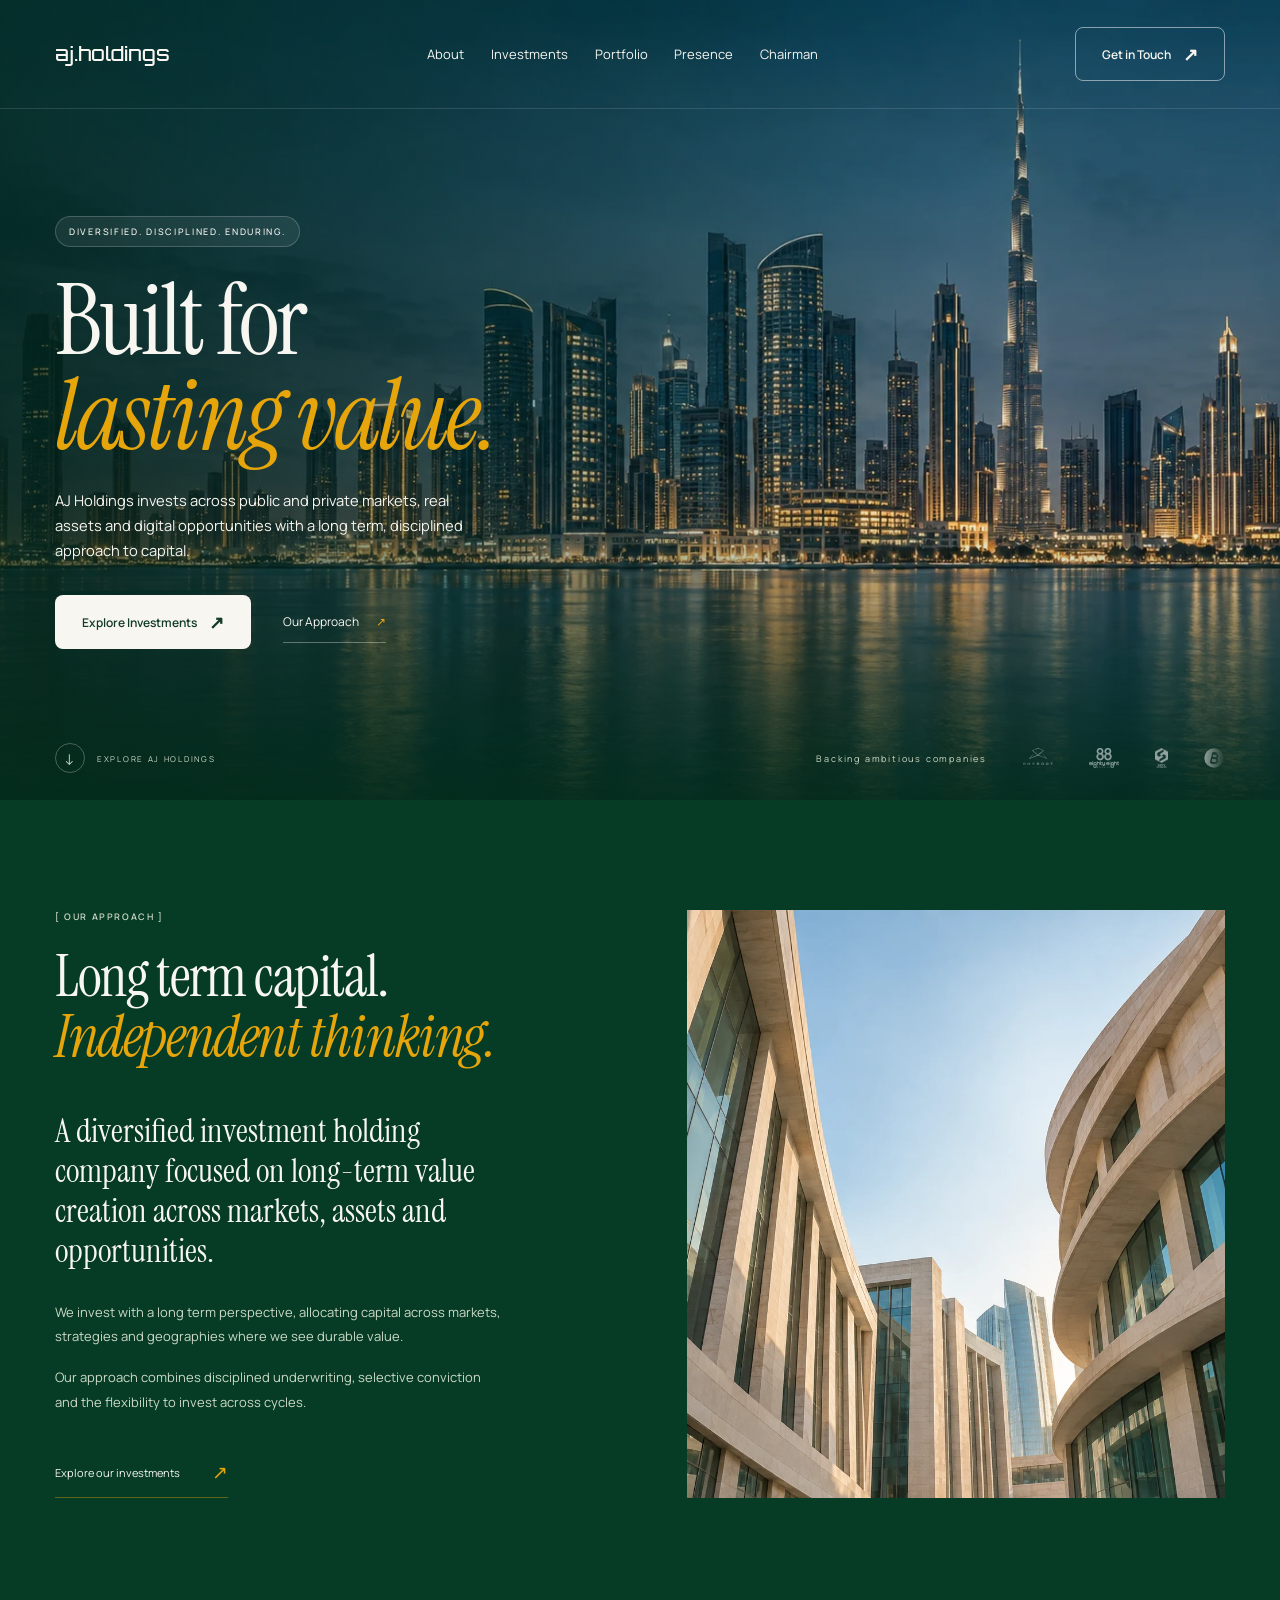
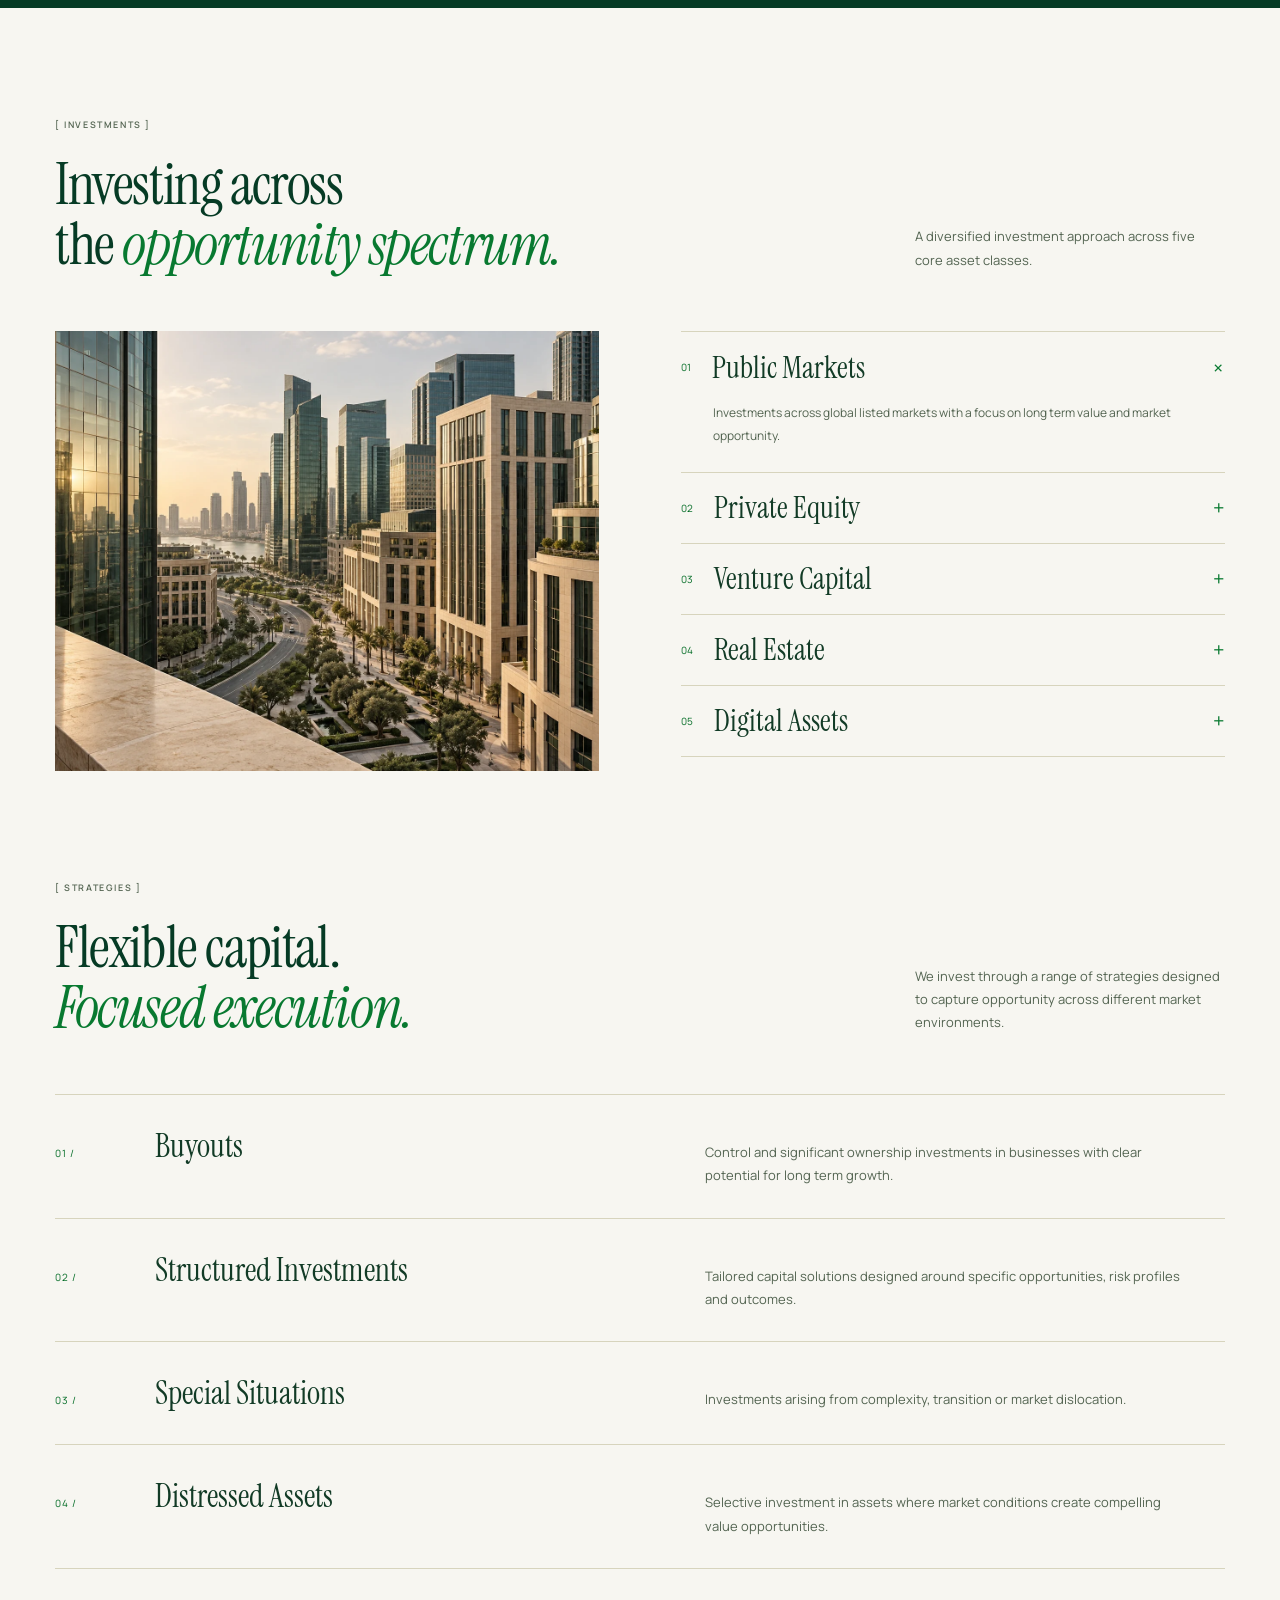
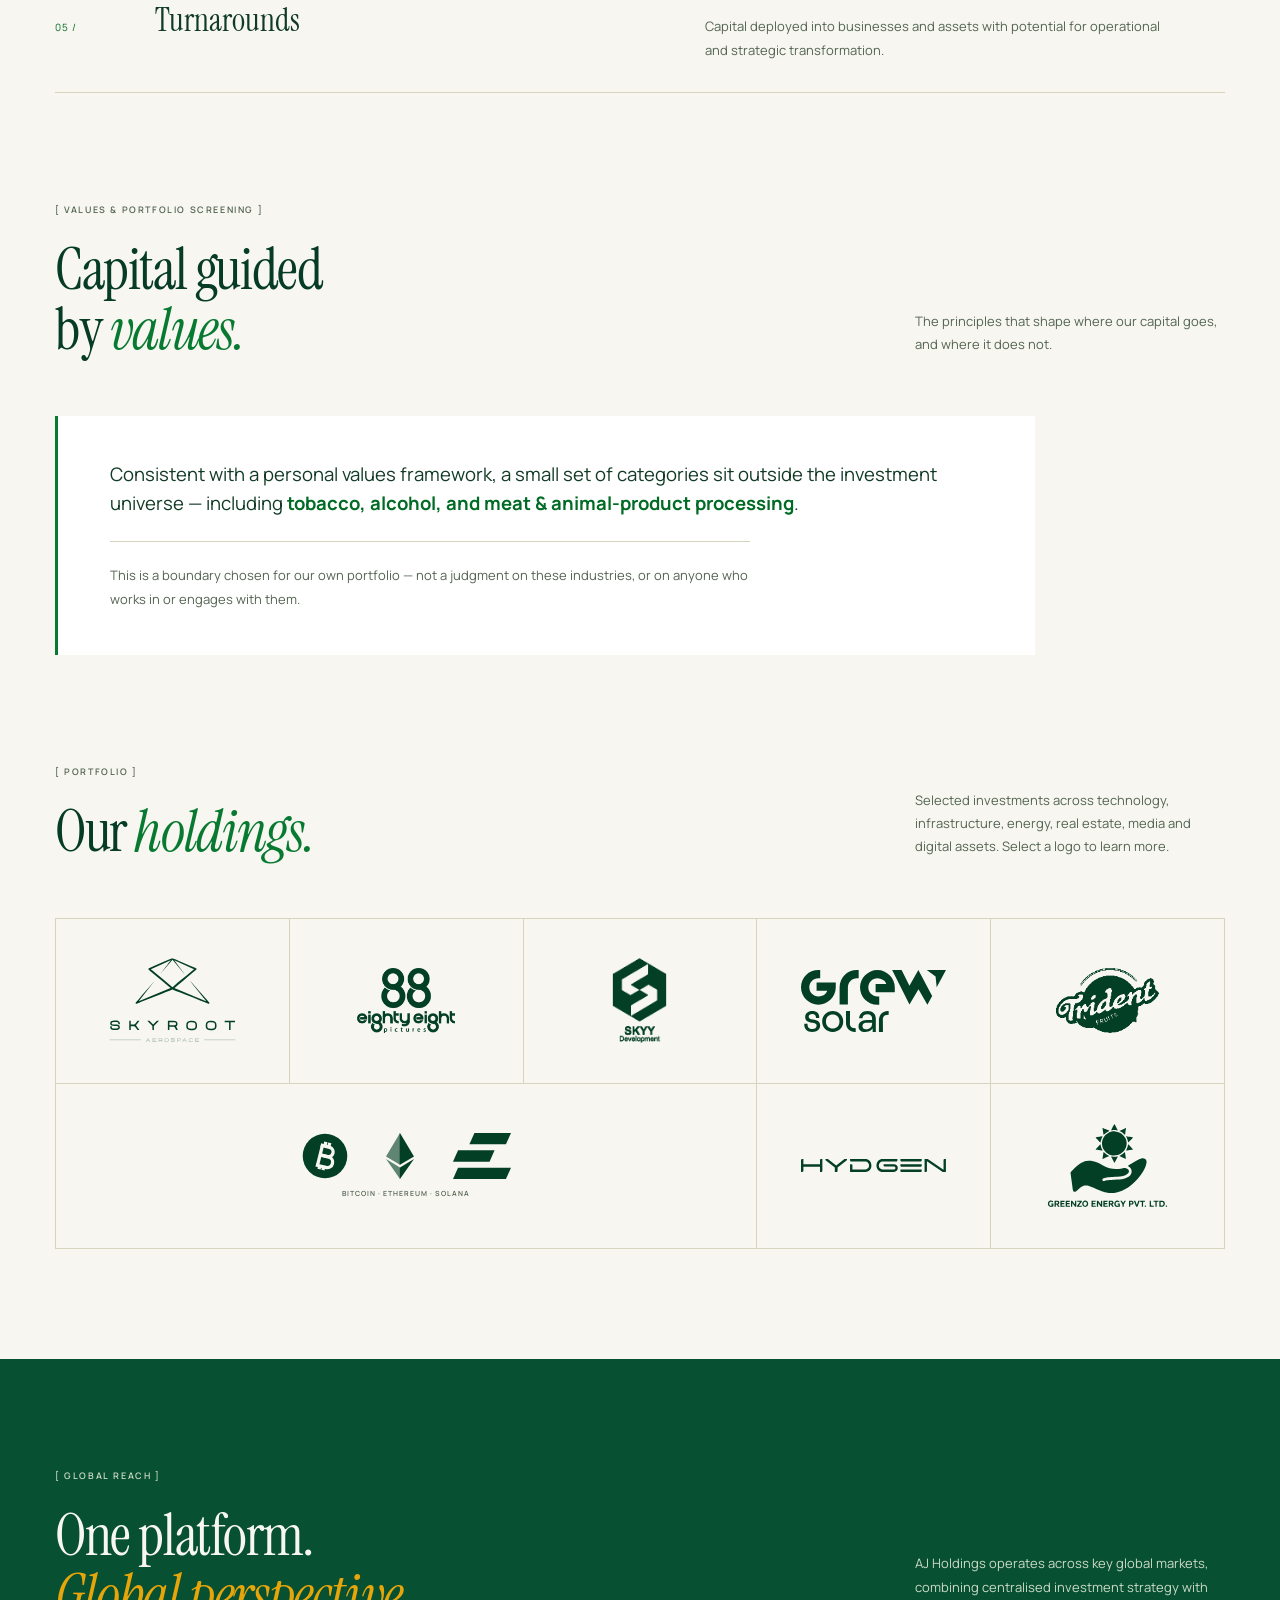
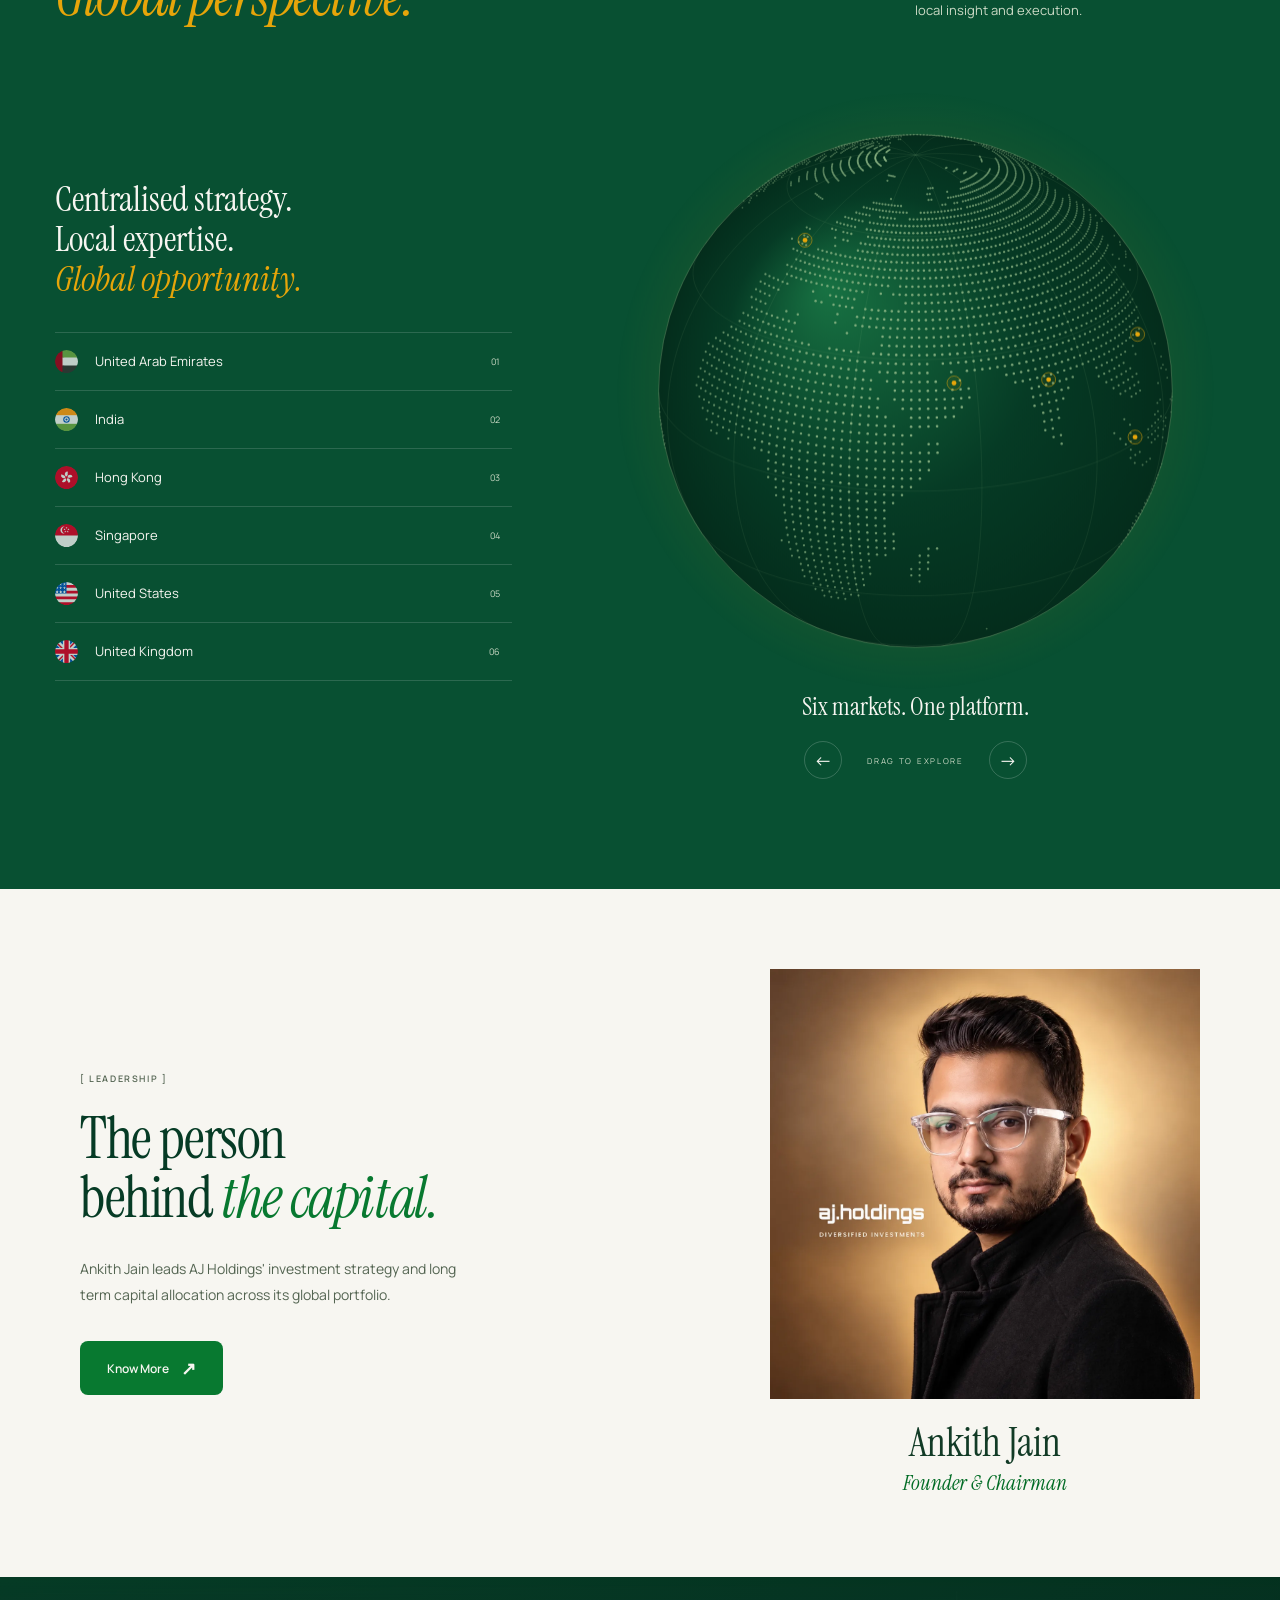
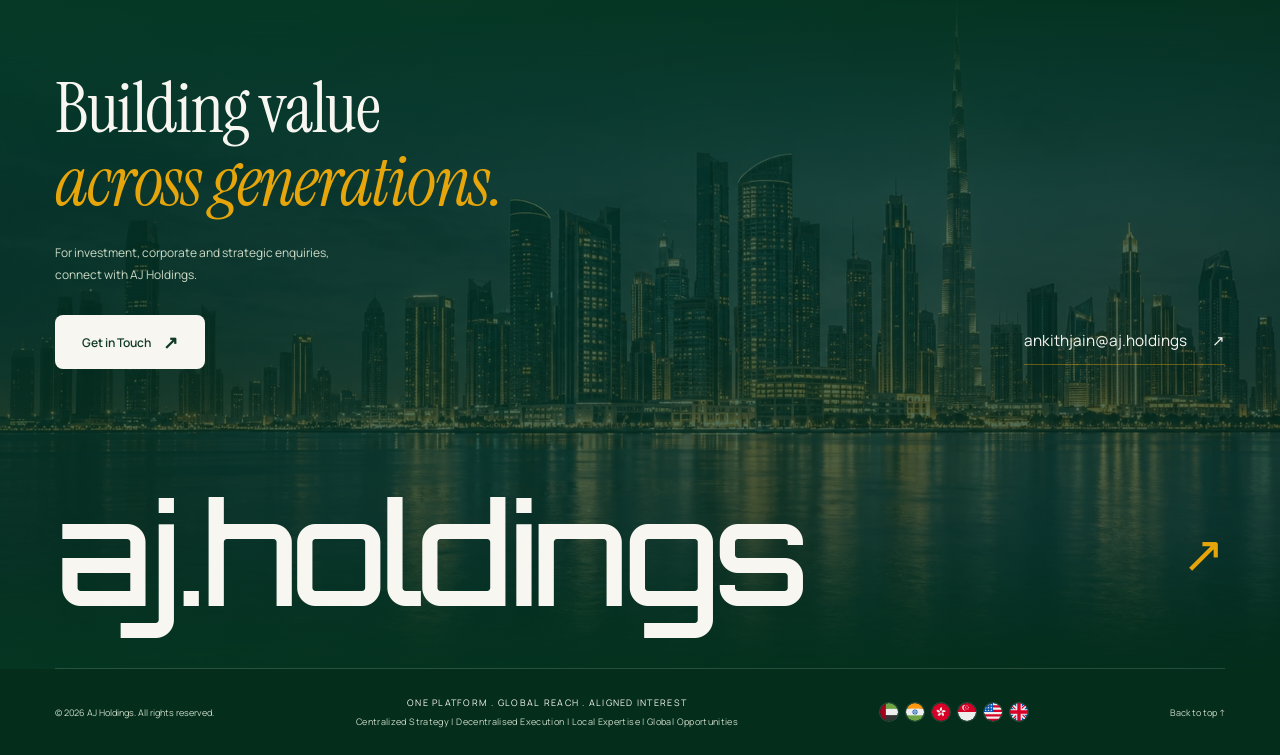
==== commit 849b5c6b: "Remove gaming/wagering from the screening exclusions Co-Authored-By: Claude Opus 5.5 <noreply@anthro" ====
--- a/index.html
+++ b/index.html
@@ -385,7 +385,7 @@
             Consistent with a personal values framework, a small set of
             categories sit outside the investment universe — including
             <strong
-              >tobacco, alcohol, gaming/wagering, and meat &amp;
+              >tobacco, alcohol, and meat &amp;
               animal-product processing</strong
             >.
           </p>
